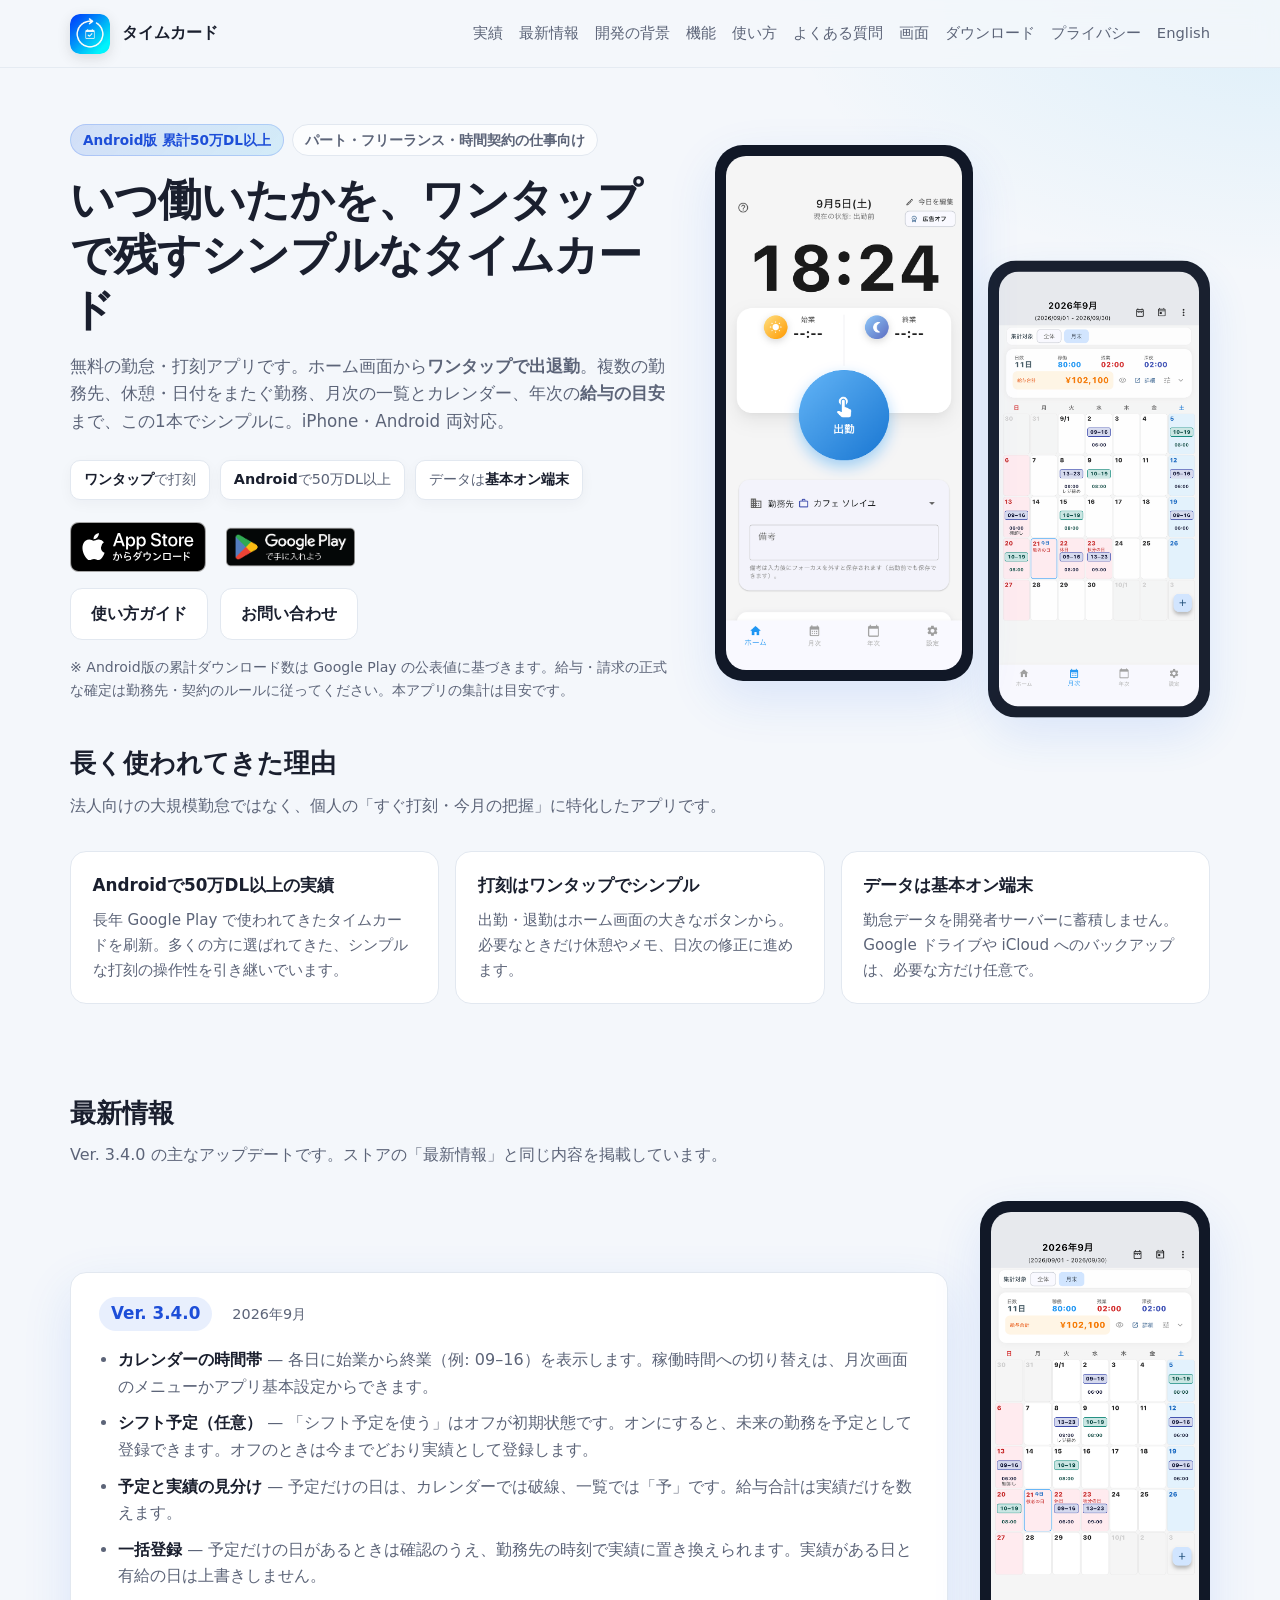
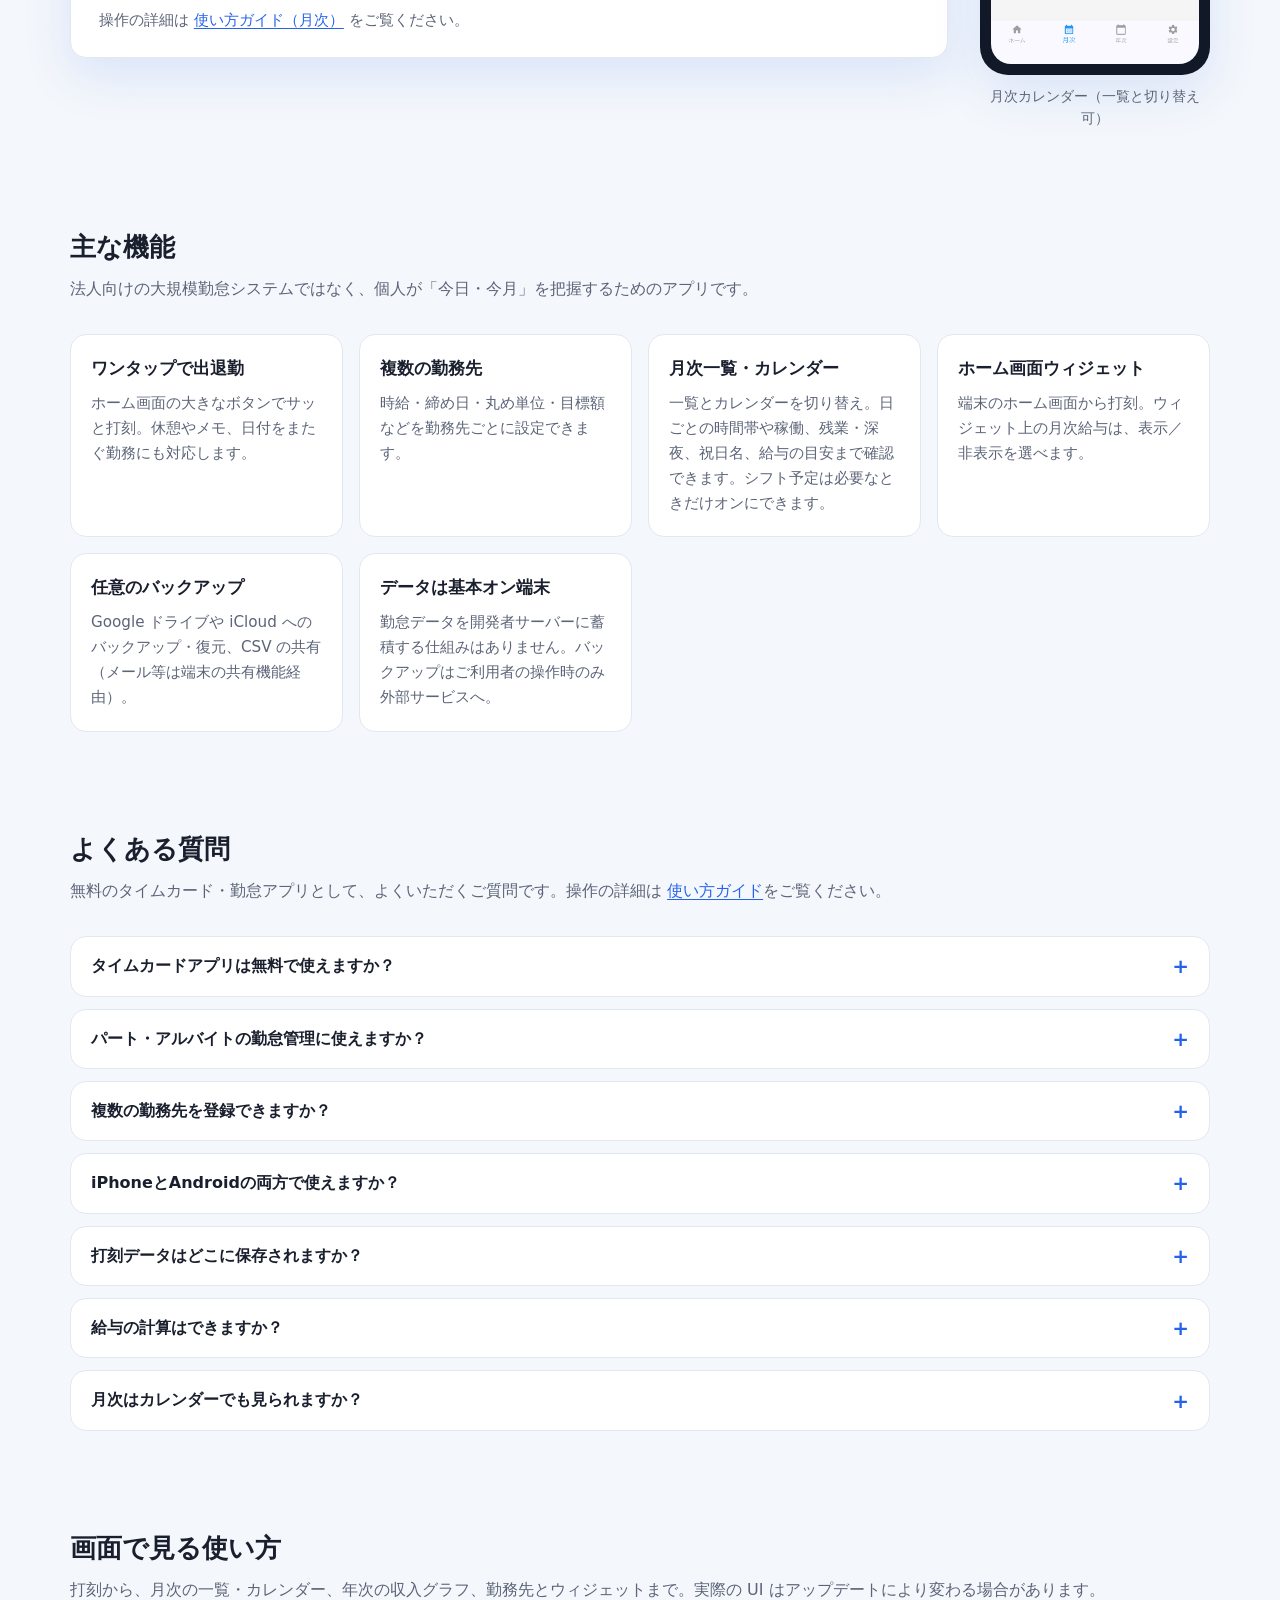
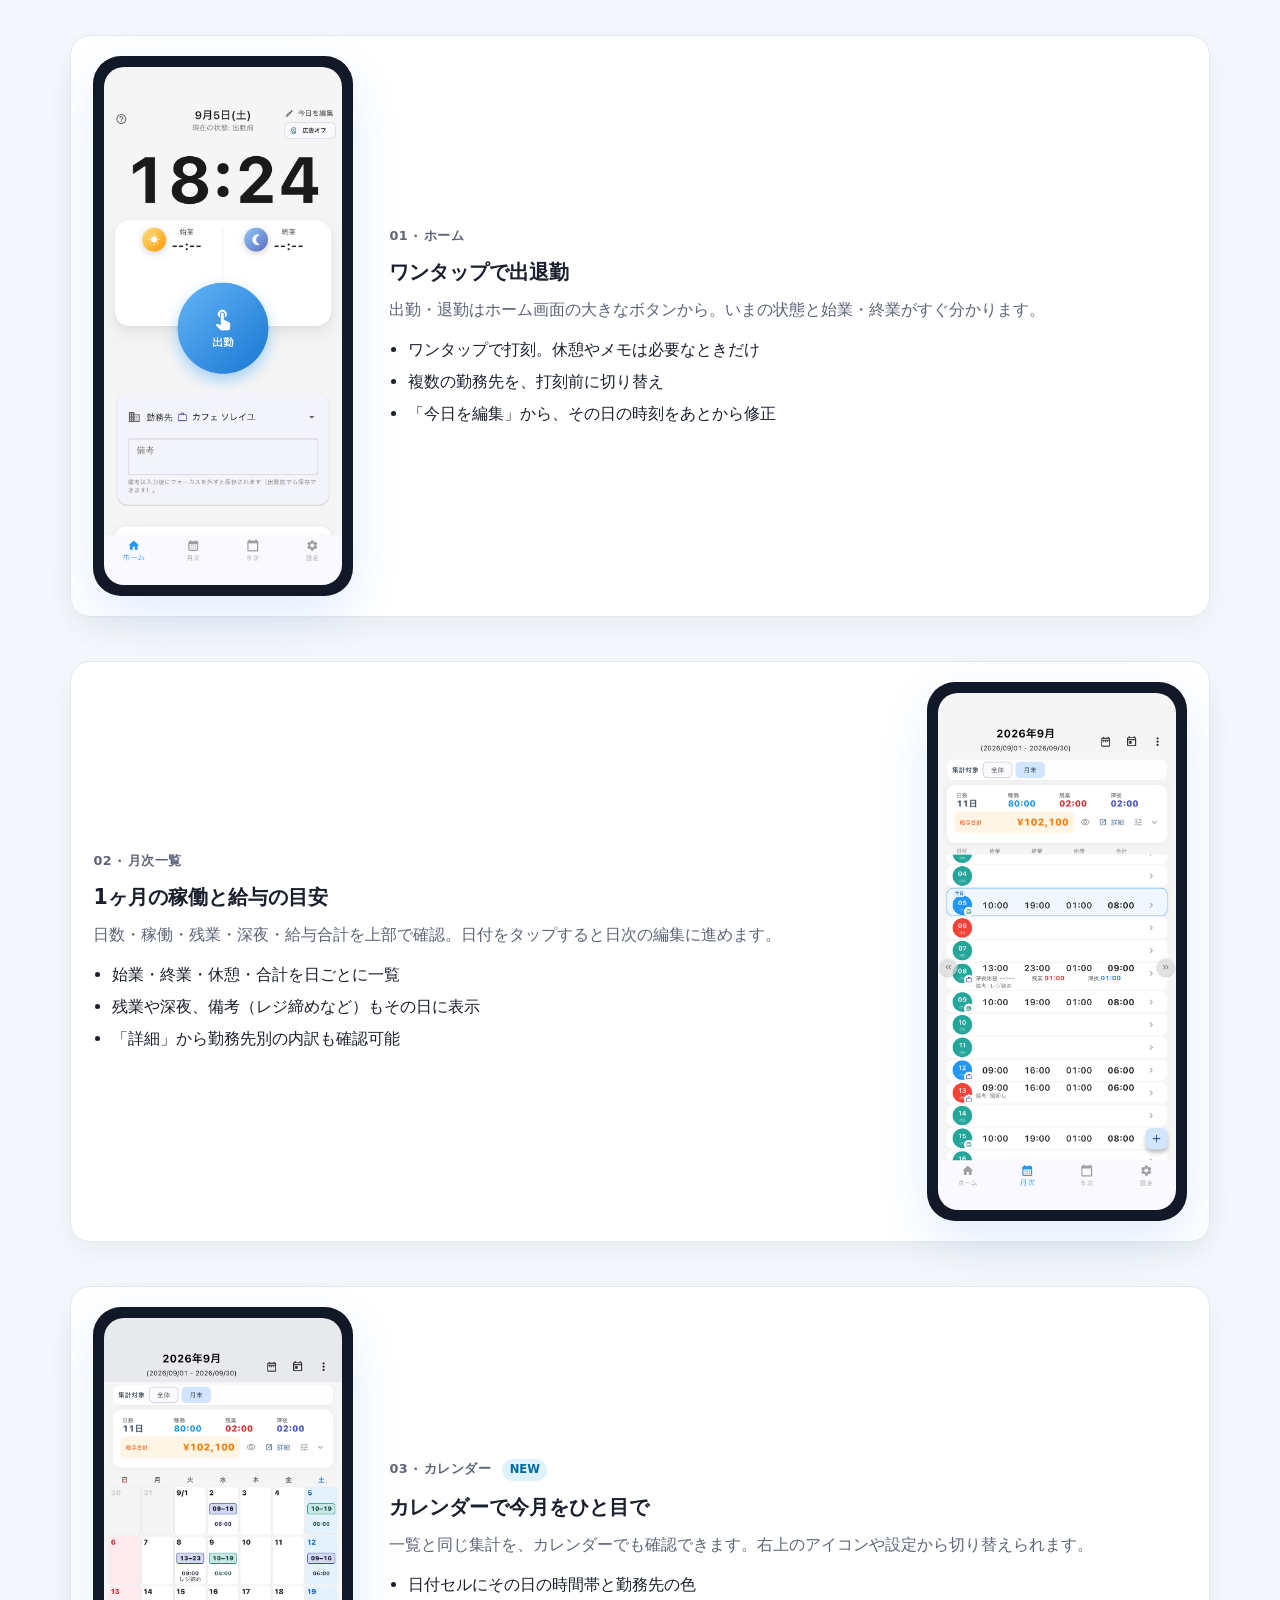
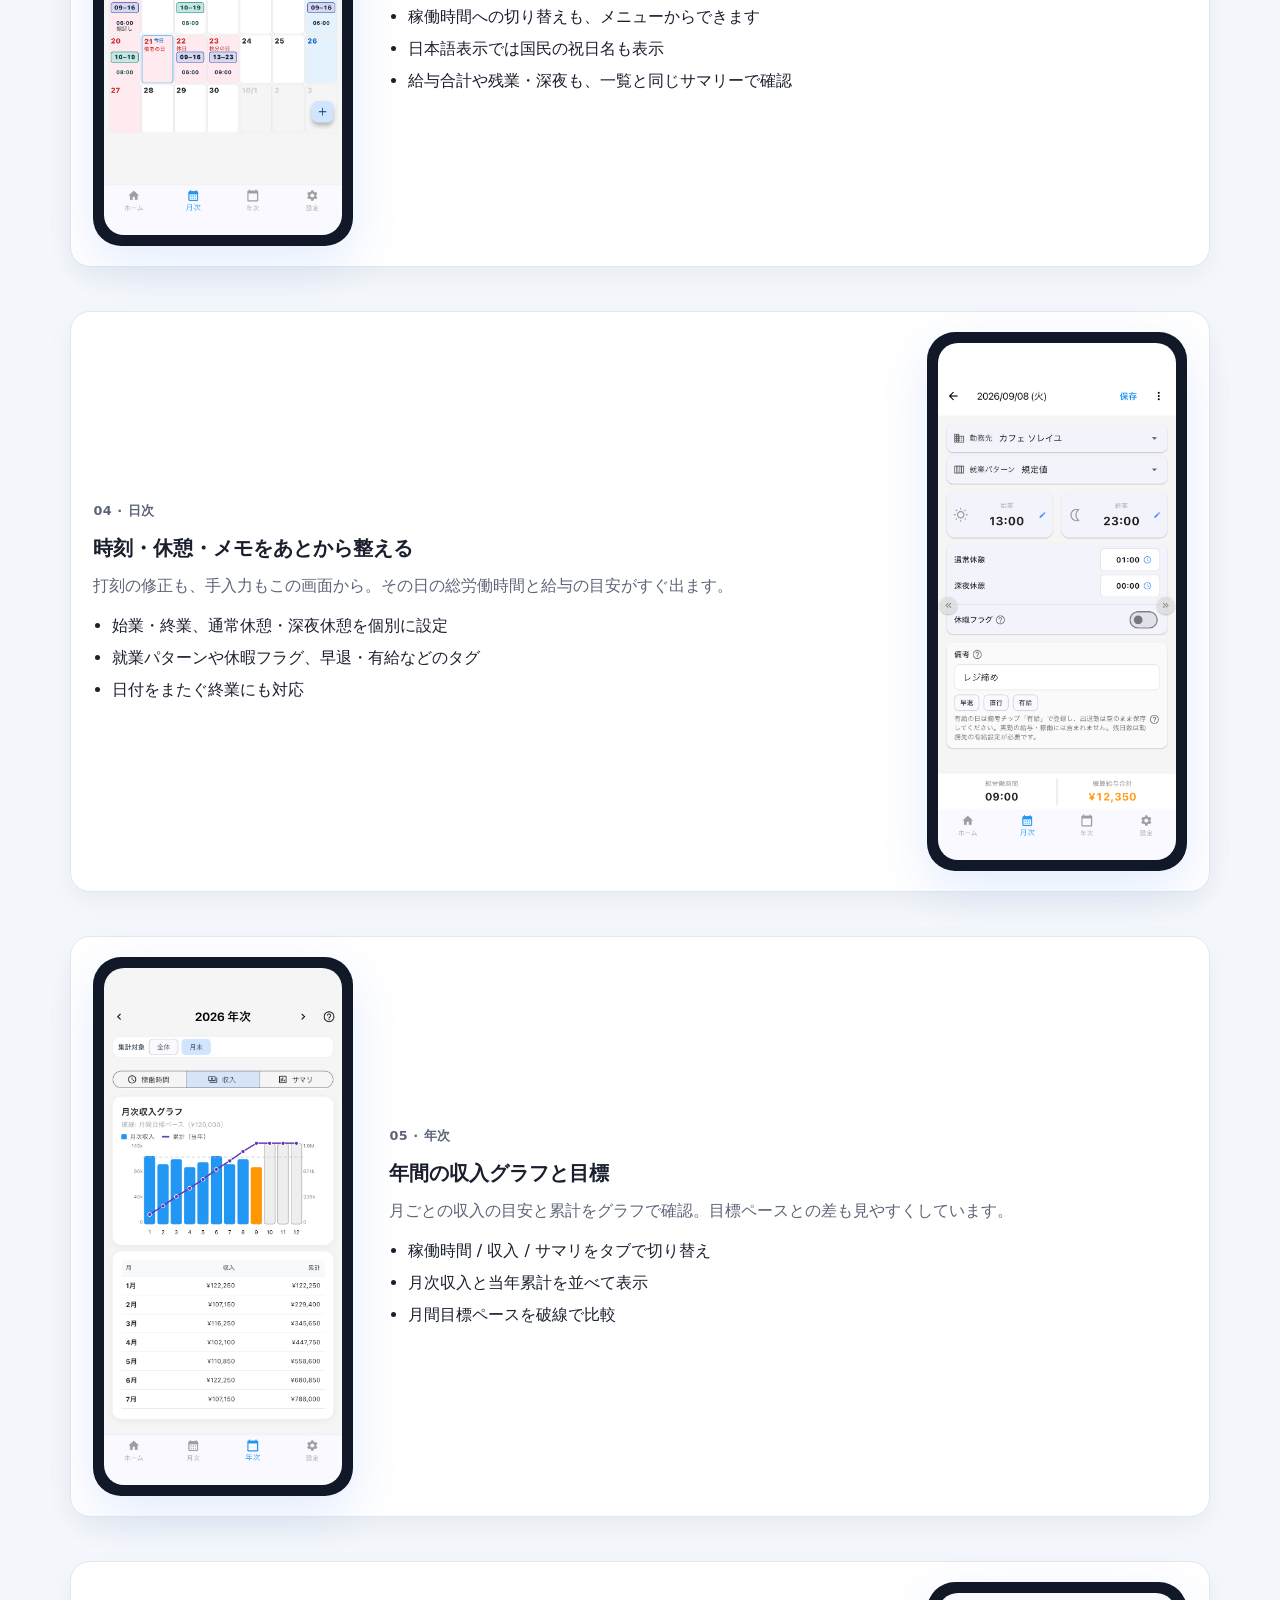
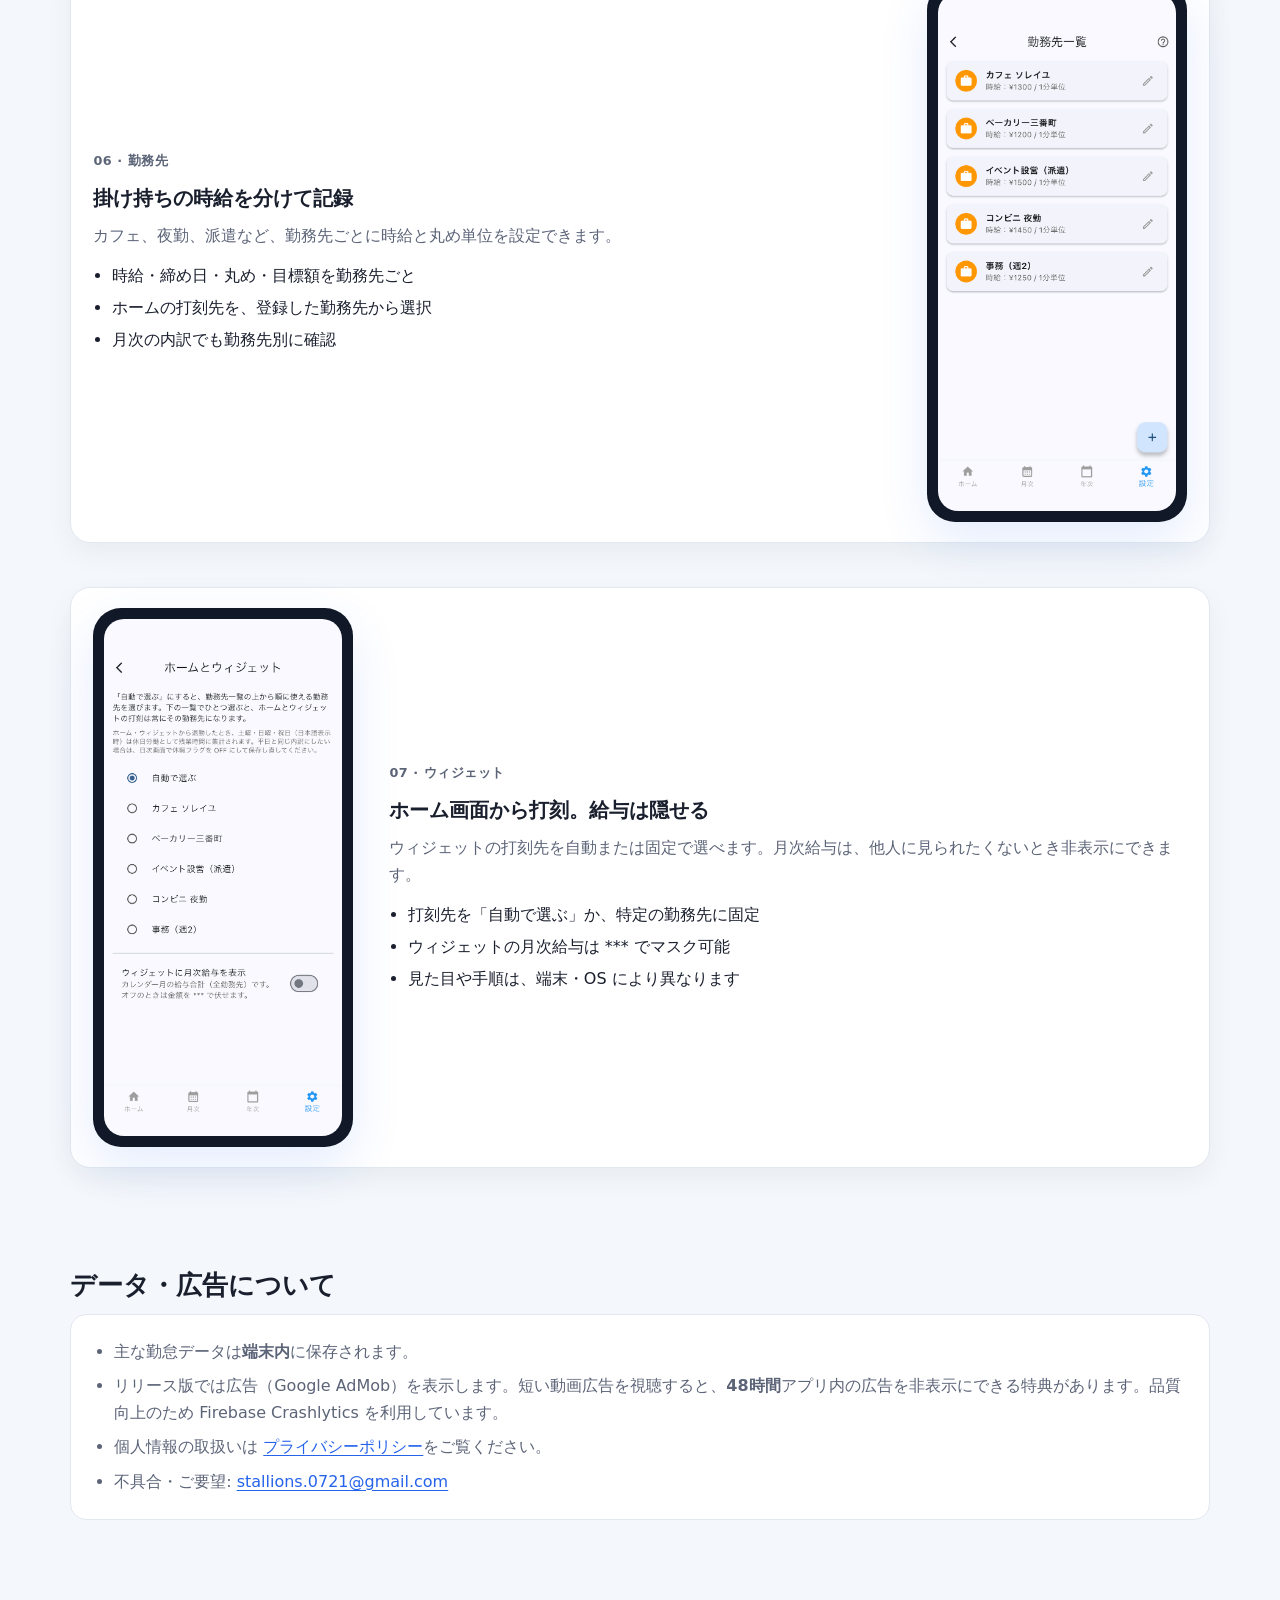
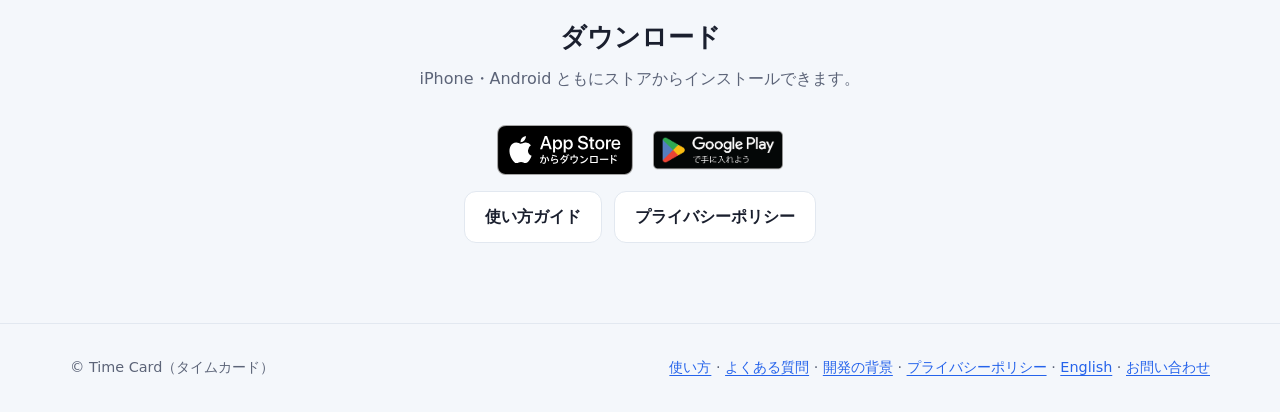
==== index.html @ f829651e "3.4.0のカレンダー時間帯とシフト予定を紹介サイトに反映する 最新情報と使い方を日英で更新し、カレンダー画像も時間帯表示に差し替えた。 Co-authored-by: Cursor <cursora" ====
<!DOCTYPE html>
<html lang="ja">
  <head>
    <meta charset="UTF-8" />
    <meta name="viewport" content="width=device-width, initial-scale=1" />
    <title>タイムカード — 無料の勤怠・打刻アプリ｜ワンタップ出退勤（iPhone / Android）</title>
    <meta
      name="description"
      content="無料のタイムカード・勤怠アプリ。ワンタップで出退勤、複数勤務先、月次・年次の給与目安に対応。パート・アルバイト・フリーランス向け。Android累計50万DL以上。データは基本オン端末。"
    />
    <meta name="robots" content="index, follow, max-image-preview:large" />
    <meta name="author" content="Time Card" />
    <!-- Google Search Console 確認用: <meta name="google-site-verification" content="..."> -->
    <link
      rel="canonical"
      href="https://stallions0721.github.io/timecard-app-site/"
    />
    <link
      rel="alternate"
      hreflang="ja"
      href="https://stallions0721.github.io/timecard-app-site/"
    />
    <link
      rel="alternate"
      hreflang="en"
      href="https://stallions0721.github.io/timecard-app-site/index-en.html"
    />
    <link
      rel="alternate"
      hreflang="x-default"
      href="https://stallions0721.github.io/timecard-app-site/"
    />
    <link
      rel="sitemap"
      type="application/xml"
      title="Sitemap"
      href="https://stallions0721.github.io/timecard-app-site/sitemap.xml"
    />
    <meta property="og:type" content="website" />
    <meta property="og:site_name" content="タイムカード" />
    <meta property="og:locale" content="ja_JP" />
    <meta property="og:locale:alternate" content="en_US" />
    <meta
      property="og:title"
      content="タイムカード — 無料の勤怠・打刻アプリ｜ワンタップ出退勤"
    />
    <meta
      property="og:description"
      content="ワンタップで出退勤。複数勤務先・給与の目安・ウィジェット対応。パート・アルバイト向け。Android累計50万DL以上。"
    />
    <meta
      property="og:url"
      content="https://stallions0721.github.io/timecard-app-site/"
    />
    <meta
      property="og:image"
      content="https://stallions0721.github.io/timecard-app-site/assets/og-image-ja.png"
    />
    <meta property="og:image:width" content="1200" />
    <meta property="og:image:height" content="630" />
    <meta
      property="og:image:alt"
      content="タイムカード — ワンタップで出退勤。無料の勤怠アプリ（iPhone / Android）"
    />
    <meta name="twitter:card" content="summary_large_image" />
    <meta
      name="twitter:title"
      content="タイムカード — 無料の勤怠・打刻アプリ｜ワンタップ出退勤"
    />
    <meta
      name="twitter:description"
      content="ワンタップで出退勤。パート・アルバイト向け。Android累計50万DL以上。"
    />
    <meta
      name="twitter:image"
      content="https://stallions0721.github.io/timecard-app-site/assets/og-image-ja.png"
    />
    <meta
      name="twitter:image:alt"
      content="タイムカード — ワンタップで出退勤。無料の勤怠アプリ"
    />
    <meta name="theme-color" content="#2563eb" />
    <link rel="icon" type="image/png" href="assets/app-icon.png" />
    <link rel="apple-touch-icon" href="assets/app-icon.png" />
    <link rel="stylesheet" href="styles.css" />
    <script type="application/ld+json">
      {
        "@context": "https://schema.org",
        "@graph": [
          {
            "@type": "WebSite",
            "@id": "https://stallions0721.github.io/timecard-app-site/#website",
            "url": "https://stallions0721.github.io/timecard-app-site/",
            "name": "タイムカード",
            "alternateName": "Time Card",
            "inLanguage": ["ja", "en"],
            "description": "無料のタイムカード・勤怠アプリの公式サイト。ワンタップ打刻、複数勤務先、月次・年次の給与目安。"
          },
          {
            "@type": "SoftwareApplication",
            "@id": "https://stallions0721.github.io/timecard-app-site/#app",
            "name": "タイムカード",
            "alternateName": ["Time Card", "タイムカードアプリ"],
            "description": "ワンタップで出退勤を記録する無料の勤怠アプリ。パート・アルバイト・フリーランス向け。複数勤務先、休憩、日付またぎ勤務、月次・年次の給与目安、ホーム画面ウィジェットに対応。",
            "url": "https://stallions0721.github.io/timecard-app-site/",
            "image": "https://stallions0721.github.io/timecard-app-site/assets/og-image-ja.png",
            "screenshot": "https://stallions0721.github.io/timecard-app-site/assets/screenshots/ja/home.png",
            "applicationCategory": "BusinessApplication",
            "operatingSystem": "Android, iOS",
            "offers": {
              "@type": "Offer",
              "price": "0",
              "priceCurrency": "JPY"
            },
            "installUrl": [
              "https://play.google.com/store/apps/details?id=jp.ne.app.kintai.activity",
              "https://apps.apple.com/jp/app/id6766721474"
            ],
            "author": {
              "@type": "Person",
              "name": "stallions0721",
              "email": "stallions.0721@gmail.com"
            }
          },
          {
            "@type": "FAQPage",
            "mainEntity": [
              {
                "@type": "Question",
                "name": "タイムカードアプリは無料で使えますか？",
                "acceptedAnswer": {
                  "@type": "Answer",
                  "text": "はい。App Store と Google Play から無料でインストールできます。アプリ内に広告が表示されます。短い動画広告を視聴すると、48時間広告を非表示にできます。"
                }
              },
              {
                "@type": "Question",
                "name": "パート・アルバイトの勤怠管理に使えますか？",
                "acceptedAnswer": {
                  "@type": "Answer",
                  "text": "はい。法人向けの大規模勤怠システムではなく、個人が「いつ働いたか」を記録し、今月の稼働と給与の目安を把握するためのアプリです。パート・アルバイト・フリーランス・時間契約の仕事向けです。"
                }
              },
              {
                "@type": "Question",
                "name": "複数の勤務先を登録できますか？",
                "acceptedAnswer": {
                  "@type": "Answer",
                  "text": "はい。勤務先ごとに時給・締め日・丸め単位・目標額を設定できます。ホーム画面で打刻先の勤務先を切り替えられます。"
                }
              },
              {
                "@type": "Question",
                "name": "iPhoneとAndroidの両方で使えますか？",
                "acceptedAnswer": {
                  "@type": "Answer",
                  "text": "はい。iPhone（App Store）と Android（Google Play）の両方に対応しています。Android版は累計50万ダウンロード以上の実績があります。"
                }
              },
              {
                "@type": "Question",
                "name": "打刻データはどこに保存されますか？",
                "acceptedAnswer": {
                  "@type": "Answer",
                  "text": "主な勤怠データは端末内に保存されます。開発者サーバーへ勤怠データを蓄積する仕組みはありません。Google ドライブや iCloud へのバックアップは任意です。"
                }
              },
              {
                "@type": "Question",
                "name": "給与の計算はできますか？",
                "acceptedAnswer": {
                  "@type": "Answer",
                  "text": "勤務先に設定した時給などから給与の目安を表示します。正式な給与・請求の確定は勤務先・契約のルールに従ってください。"
                }
              },
              {
                "@type": "Question",
                "name": "月次はカレンダーでも見られますか？",
                "acceptedAnswer": {
                  "@type": "Answer",
                  "text": "はい。月次タブで一覧とカレンダーを切り替えられます。カレンダーでは始業から終業の時間帯、日本語表示のときの祝日名、給与合計を確認できます。時間帯と稼働時間は切り替えられます。"
                }
              }
            ]
          }
        ]
      }
    </script>
  </head>
  <body>
    <header class="site-header">
      <div class="container inner">
        <a class="brand" href="#top">
          <img src="assets/app-icon.png" width="40" height="40" alt="" />
          <span>タイムカード</span>
        </a>
        <nav class="nav" aria-label="ページ内リンク">
          <a href="#trust">実績</a>
          <a href="#whats-new">最新情報</a>
          <a href="https://stallions0721.blogspot.com/2026/05/2013flutterko.html" rel="noopener noreferrer">開発の背景</a>
          <a href="#features">機能</a>
          <a href="help.html">使い方</a>
          <a href="#faq">よくある質問</a>
          <a href="#screenshots">画面</a>
          <a href="#download">ダウンロード</a>
          <a href="privacy.html">プライバシー</a>
          <a href="index-en.html" hreflang="en" class="lang-link">English</a>
        </nav>
      </div>
    </header>

    <main id="top">
      <section class="hero">
        <div class="container hero-grid">
          <div>
            <div class="hero-badges">
              <p class="badge badge--trust">Android版 累計50万DL以上</p>
              <p class="badge badge--audience">
                パート・フリーランス・時間契約の仕事向け
              </p>
            </div>
            <h1>いつ働いたかを、ワンタップで残すシンプルなタイムカード</h1>
            <p class="lead">
              無料の勤怠・打刻アプリです。ホーム画面から<strong>ワンタップで出退勤</strong>。複数の勤務先、休憩・日付をまたぐ勤務、月次の一覧とカレンダー、年次の<strong>給与の目安</strong>まで、この1本でシンプルに。iPhone・Android 両対応。
            </p>
            <ul class="hero-highlights" aria-label="アプリの特徴">
              <li><strong>ワンタップ</strong>で打刻</li>
              <li><strong>Android</strong>で50万DL以上</li>
              <li>データは<strong>基本オン端末</strong></li>
            </ul>
            <div class="store-badges" aria-label="アプリのダウンロード">
              <a
                class="store-badge store-badge--apple"
                href="https://apps.apple.com/jp/app/id6766721474"
                rel="noopener noreferrer"
              >
                <img
                  src="assets/badges/app-store-ja.svg"
                  width="150"
                  height="50"
                  alt="App Storeからダウンロード"
                />
              </a>
              <a
                class="store-badge store-badge--play"
                href="https://play.google.com/store/apps/details?id=jp.ne.app.kintai.activity"
                rel="noopener noreferrer"
              >
                <img
                  src="assets/badges/google-play-ja.png"
                  width="129"
                  height="50"
                  alt="Google Play で手に入れよう"
                />
              </a>
            </div>
            <div class="cta-row">
              <a class="btn btn-secondary" href="help.html">使い方ガイド</a>
              <a class="btn btn-secondary" href="mailto:stallions.0721@gmail.com">
                お問い合わせ
              </a>
            </div>
            <p class="meta-note">
              ※ Android版の累計ダウンロード数は Google Play の公表値に基づきます。給与・請求の正式な確定は勤務先・契約のルールに従ってください。本アプリの集計は目安です。
            </p>
          </div>
          <div class="hero-phones">
            <figure class="phone-frame phone-main">
              <img
                src="assets/screenshots/ja/home.png"
                width="390"
                height="847"
                alt="ホーム画面：大きな出勤ボタンでワンタップ打刻"
              />
            </figure>
            <figure class="phone-frame phone-side">
              <img
                src="assets/screenshots/ja/month-calendar.png"
                width="336"
                height="730"
                alt="月次カレンダー：日ごとの時間帯と給与合計"
              />
            </figure>
          </div>
        </div>
      </section>

      <section id="trust" class="trust">
        <div class="container">
          <h2 class="section-title">長く使われてきた理由</h2>
          <p class="section-lead">
            法人向けの大規模勤怠ではなく、個人の「すぐ打刻・今月の把握」に特化したアプリです。
          </p>
          <div class="trust-grid">
            <article class="trust-card">
              <h3>Androidで50万DL以上の実績</h3>
              <p>
                長年 Google Play で使われてきたタイムカードを刷新。多くの方に選ばれてきた、シンプルな打刻の操作性を引き継いでいます。
              </p>
            </article>
            <article class="trust-card">
              <h3>打刻はワンタップでシンプル</h3>
              <p>
                出勤・退勤はホーム画面の大きなボタンから。必要なときだけ休憩やメモ、日次の修正に進めます。
              </p>
            </article>
            <article class="trust-card">
              <h3>データは基本オン端末</h3>
              <p>
                勤怠データを開発者サーバーに蓄積しません。Google ドライブや iCloud へのバックアップは、必要な方だけ任意で。
              </p>
            </article>
          </div>
        </div>
      </section>

      <section id="whats-new">
        <div class="container">
          <h2 class="section-title">最新情報</h2>
          <p class="section-lead">
            Ver. 3.4.0 の主なアップデートです。ストアの「最新情報」と同じ内容を掲載しています。
          </p>
          <div class="whats-new-grid">
            <article class="whats-new-card">
              <header class="whats-new-header">
                <span class="whats-new-version">Ver. 3.4.0</span>
                <span class="whats-new-date">2026年9月</span>
              </header>
              <ul class="whats-new-list">
                <li>
                  <strong>カレンダーの時間帯</strong>
                  — 各日に始業から終業（例: 09–16）を表示します。稼働時間への切り替えは、月次画面のメニューかアプリ基本設定からできます。
                </li>
                <li>
                  <strong>シフト予定（任意）</strong>
                  — 「シフト予定を使う」はオフが初期状態です。オンにすると、未来の勤務を予定として登録できます。オフのときは今までどおり実績として登録します。
                </li>
                <li>
                  <strong>予定と実績の見分け</strong>
                  — 予定だけの日は、カレンダーでは破線、一覧では「予」です。給与合計は実績だけを数えます。
                </li>
                <li>
                  <strong>一括登録</strong>
                  — 予定だけの日があるときは確認のうえ、勤務先の時刻で実績に置き換えられます。実績がある日と有給の日は上書きしません。
                </li>
              </ul>
              <p class="whats-new-more">
                操作の詳細は
                <a href="help.html#month">使い方ガイド（月次）</a>
                をご覧ください。
              </p>
            </article>
            <figure class="whats-new-shot">
              <div class="phone-frame">
                <img
                  src="assets/screenshots/ja/month-calendar.png"
                  width="230"
                  height="500"
                  alt="2026年9月の月次カレンダー。時間帯と給与合計10万2100円"
                  loading="lazy"
                />
              </div>
              <figcaption>月次カレンダー（一覧と切り替え可）</figcaption>
            </figure>
          </div>
        </div>
      </section>

      <section id="features">
        <div class="container">
          <h2 class="section-title">主な機能</h2>
          <p class="section-lead">
            法人向けの大規模勤怠システムではなく、個人が「今日・今月」を把握するためのアプリです。
          </p>
          <div class="features">
            <article class="feature">
              <h3>ワンタップで出退勤</h3>
              <p>
                ホーム画面の大きなボタンでサッと打刻。休憩やメモ、日付をまたぐ勤務にも対応します。
              </p>
            </article>
            <article class="feature">
              <h3>複数の勤務先</h3>
              <p>
                時給・締め日・丸め単位・目標額などを勤務先ごとに設定できます。
              </p>
            </article>
            <article class="feature">
              <h3>月次一覧・カレンダー</h3>
              <p>
                一覧とカレンダーを切り替え。日ごとの時間帯や稼働、残業・深夜、祝日名、給与の目安まで確認できます。シフト予定は必要なときだけオンにできます。
              </p>
            </article>
            <article class="feature">
              <h3>ホーム画面ウィジェット</h3>
              <p>
                端末のホーム画面から打刻。ウィジェット上の月次給与は、表示／非表示を選べます。
              </p>
            </article>
            <article class="feature">
              <h3>任意のバックアップ</h3>
              <p>
                Google ドライブや iCloud へのバックアップ・復元、CSV の共有（メール等は端末の共有機能経由）。
              </p>
            </article>
            <article class="feature">
              <h3>データは基本オン端末</h3>
              <p>
                勤怠データを開発者サーバーに蓄積する仕組みはありません。バックアップはご利用者の操作時のみ外部サービスへ。
              </p>
            </article>
          </div>
        </div>
      </section>

      <section id="faq">
        <div class="container">
          <h2 class="section-title">よくある質問</h2>
          <p class="section-lead">
            無料のタイムカード・勤怠アプリとして、よくいただくご質問です。操作の詳細は
            <a href="help.html">使い方ガイド</a>をご覧ください。
          </p>
          <div class="faq-list">
            <details class="faq-item">
              <summary>タイムカードアプリは無料で使えますか？</summary>
              <p>
                はい。App Store と Google Play から無料でインストールできます。アプリ内に広告が表示されます。短い動画広告を視聴すると、<strong>48時間</strong>広告を非表示にできます。
              </p>
            </details>
            <details class="faq-item">
              <summary>パート・アルバイトの勤怠管理に使えますか？</summary>
              <p>
                はい。法人向けの大規模勤怠システムではなく、個人が「いつ働いたか」を記録し、今月の稼働と給与の目安を把握するためのアプリです。パート・アルバイト・フリーランス・時間契約の仕事向けです。
              </p>
            </details>
            <details class="faq-item">
              <summary>複数の勤務先を登録できますか？</summary>
              <p>
                はい。勤務先ごとに時給・締め日・丸め単位・目標額を設定できます。ホーム画面で打刻先の勤務先を切り替えられます。
              </p>
            </details>
            <details class="faq-item">
              <summary>iPhoneとAndroidの両方で使えますか？</summary>
              <p>
                はい。iPhone（App Store）と Android（Google Play）の両方に対応しています。Android版は累計50万ダウンロード以上の実績があります。
              </p>
            </details>
            <details class="faq-item">
              <summary>打刻データはどこに保存されますか？</summary>
              <p>
                主な勤怠データは<strong>端末内</strong>に保存されます。開発者サーバーへ勤怠データを蓄積する仕組みはありません。Google ドライブや iCloud へのバックアップは任意です。
              </p>
            </details>
            <details class="faq-item">
              <summary>給与の計算はできますか？</summary>
              <p>
                勤務先に設定した時給などから<strong>給与の目安</strong>を表示します。正式な給与・請求の確定は勤務先・契約のルールに従ってください。
              </p>
            </details>
            <details class="faq-item">
              <summary>月次はカレンダーでも見られますか？</summary>
              <p>
                はい。月次タブで<strong>一覧</strong>と<strong>カレンダー</strong>を切り替えられます。カレンダーでは始業から終業の時間帯、日本語表示のときの祝日名、給与合計を確認できます。時間帯と稼働時間は切り替えられます。
              </p>
            </details>
          </div>
        </div>
      </section>

      <section id="screenshots">
        <div class="container">
          <h2 class="section-title">画面で見る使い方</h2>
          <p class="section-lead">
            打刻から、月次の一覧・カレンダー、年次の収入グラフ、勤務先とウィジェットまで。実際の UI はアップデートにより変わる場合があります。
          </p>
          <div class="feature-stories">
            <article class="story">
              <figure class="phone-frame">
                <img
                  src="assets/screenshots/ja/home.png"
                  alt="ホーム画面。出勤前の状態と大きな出勤ボタン"
                  loading="lazy"
                  width="390"
                  height="847"
                />
              </figure>
              <div class="story-copy">
                <p class="story-kicker">01 · ホーム</p>
                <h3>ワンタップで出退勤</h3>
                <p>
                  出勤・退勤はホーム画面の大きなボタンから。いまの状態と始業・終業がすぐ分かります。
                </p>
                <ul>
                  <li>ワンタップで打刻。休憩やメモは必要なときだけ</li>
                  <li>複数の勤務先を、打刻前に切り替え</li>
                  <li>「今日を編集」から、その日の時刻をあとから修正</li>
                </ul>
              </div>
            </article>

            <article class="story story--flip">
              <figure class="phone-frame">
                <img
                  src="assets/screenshots/ja/month-list.png"
                  alt="月次一覧。稼働80時間、残業2時間、給与合計10万2100円"
                  loading="lazy"
                  width="390"
                  height="847"
                />
              </figure>
              <div class="story-copy">
                <p class="story-kicker">02 · 月次一覧</p>
                <h3>1ヶ月の稼働と給与の目安</h3>
                <p>
                  日数・稼働・残業・深夜・給与合計を上部で確認。日付をタップすると日次の編集に進めます。
                </p>
                <ul>
                  <li>始業・終業・休憩・合計を日ごとに一覧</li>
                  <li>残業や深夜、備考（レジ締めなど）もその日に表示</li>
                  <li>「詳細」から勤務先別の内訳も確認可能</li>
                </ul>
              </div>
            </article>

            <article class="story">
              <figure class="phone-frame">
                <img
                  src="assets/screenshots/ja/month-calendar.png"
                  alt="月次カレンダー。日付ごとの時間帯、祝日、給与合計"
                  loading="lazy"
                  width="390"
                  height="847"
                />
              </figure>
              <div class="story-copy">
                <p class="story-kicker">03 · カレンダー <span class="story-new">NEW</span></p>
                <h3>カレンダーで今月をひと目で</h3>
                <p>
                  一覧と同じ集計を、カレンダーでも確認できます。右上のアイコンや設定から切り替えられます。
                </p>
                <ul>
                  <li>日付セルにその日の時間帯と勤務先の色</li>
                  <li>稼働時間への切り替えも、メニューからできます</li>
                  <li>日本語表示では国民の祝日名も表示</li>
                  <li>給与合計や残業・深夜も、一覧と同じサマリーで確認</li>
                </ul>
              </div>
            </article>

            <article class="story story--flip">
              <figure class="phone-frame">
                <img
                  src="assets/screenshots/ja/daily.png"
                  alt="日次編集。始業13時、終業23時、総労働9時間、概算給与1万2350円"
                  loading="lazy"
                  width="390"
                  height="847"
                />
              </figure>
              <div class="story-copy">
                <p class="story-kicker">04 · 日次</p>
                <h3>時刻・休憩・メモをあとから整える</h3>
                <p>
                  打刻の修正も、手入力もこの画面から。その日の総労働時間と給与の目安がすぐ出ます。
                </p>
                <ul>
                  <li>始業・終業、通常休憩・深夜休憩を個別に設定</li>
                  <li>就業パターンや休暇フラグ、早退・有給などのタグ</li>
                  <li>日付をまたぐ終業にも対応</li>
                </ul>
              </div>
            </article>

            <article class="story">
              <figure class="phone-frame">
                <img
                  src="assets/screenshots/ja/year.png"
                  alt="年次の月次収入グラフ。月ごとの収入と当年累計"
                  loading="lazy"
                  width="390"
                  height="847"
                />
              </figure>
              <div class="story-copy">
                <p class="story-kicker">05 · 年次</p>
                <h3>年間の収入グラフと目標</h3>
                <p>
                  月ごとの収入の目安と累計をグラフで確認。目標ペースとの差も見やすくしています。
                </p>
                <ul>
                  <li>稼働時間 / 収入 / サマリをタブで切り替え</li>
                  <li>月次収入と当年累計を並べて表示</li>
                  <li>月間目標ペースを破線で比較</li>
                </ul>
              </div>
            </article>

            <article class="story story--flip">
              <figure class="phone-frame">
                <img
                  src="assets/screenshots/ja/workplace-list.png"
                  alt="勤務先一覧。カフェ、ベーカリー、派遣、夜勤など複数登録"
                  loading="lazy"
                  width="390"
                  height="847"
                />
              </figure>
              <div class="story-copy">
                <p class="story-kicker">06 · 勤務先</p>
                <h3>掛け持ちの時給を分けて記録</h3>
                <p>
                  カフェ、夜勤、派遣など、勤務先ごとに時給と丸め単位を設定できます。
                </p>
                <ul>
                  <li>時給・締め日・丸め・目標額を勤務先ごと</li>
                  <li>ホームの打刻先を、登録した勤務先から選択</li>
                  <li>月次の内訳でも勤務先別に確認</li>
                </ul>
              </div>
            </article>

            <article class="story">
              <figure class="phone-frame">
                <img
                  src="assets/screenshots/ja/widget-settings.png"
                  alt="ホームとウィジェット設定。打刻先の勤務先と月次給与の表示切替"
                  loading="lazy"
                  width="390"
                  height="847"
                />
              </figure>
              <div class="story-copy">
                <p class="story-kicker">07 · ウィジェット</p>
                <h3>ホーム画面から打刻。給与は隠せる</h3>
                <p>
                  ウィジェットの打刻先を自動または固定で選べます。月次給与は、他人に見られたくないとき非表示にできます。
                </p>
                <ul>
                  <li>打刻先を「自動で選ぶ」か、特定の勤務先に固定</li>
                  <li>ウィジェットの月次給与は *** でマスク可能</li>
                  <li>見た目や手順は、端末・OS により異なります</li>
                </ul>
              </div>
            </article>
          </div>
        </div>
      </section>

      <section id="data">
        <div class="container">
          <h2 class="section-title">データ・広告について</h2>
          <div class="info-panel">
            <ul>
              <li>
                主な勤怠データは<strong>端末内</strong>に保存されます。
              </li>
              <li>
                リリース版では広告（Google AdMob）を表示します。短い動画広告を視聴すると、<strong>48時間</strong>アプリ内の広告を非表示にできる特典があります。品質向上のため Firebase
                Crashlytics を利用しています。
              </li>
              <li>
                個人情報の取扱いは
                <a href="privacy.html">プライバシーポリシー</a>をご覧ください。
              </li>
              <li>
                不具合・ご要望:
                <a href="mailto:stallions.0721@gmail.com">stallions.0721@gmail.com</a>
              </li>
            </ul>
          </div>
        </div>
      </section>

      <section id="download" class="download">
        <div class="container">
          <h2 class="section-title">ダウンロード</h2>
          <p class="section-lead">
            iPhone・Android ともにストアからインストールできます。
          </p>
          <div class="store-badges store-badges--center" aria-label="アプリのダウンロード">
            <a
              class="store-badge store-badge--apple"
              href="https://apps.apple.com/jp/app/id6766721474"
              rel="noopener noreferrer"
            >
              <img
                src="assets/badges/app-store-ja.svg"
                width="150"
                height="50"
                alt="App Storeからダウンロード"
              />
            </a>
            <a
              class="store-badge store-badge--play"
              href="https://play.google.com/store/apps/details?id=jp.ne.app.kintai.activity"
              rel="noopener noreferrer"
            >
              <img
                src="assets/badges/google-play-ja.png"
                width="129"
                height="50"
                alt="Google Play で手に入れよう"
              />
            </a>
          </div>
          <div class="cta-row cta-row--center">
            <a class="btn btn-secondary" href="help.html">使い方ガイド</a>
            <a class="btn btn-secondary" href="privacy.html">プライバシーポリシー</a>
          </div>
        </div>
      </section>
    </main>

    <footer class="site-footer">
      <div class="container inner">
        <span>© Time Card（タイムカード）</span>
        <span>
          <a href="help.html">使い方</a>
          ·
          <a href="#faq">よくある質問</a>
          ·
          <a href="https://stallions0721.blogspot.com/2026/05/2013flutterko.html" rel="noopener noreferrer">開発の背景</a>
          ·
          <a href="privacy.html">プライバシーポリシー</a>
          ·
          <a href="index-en.html" hreflang="en">English</a>
          ·
          <a href="mailto:stallions.0721@gmail.com">お問い合わせ</a>
        </span>
      </div>
    </footer>
  </body>
</html>
---- styles.css ----
:root {
  --bg: #f4f7fb;
  --surface: #ffffff;
  --text: #1a1f2e;
  --muted: #5c6478;
  --primary: #2563eb;
  --primary-dark: #1d4ed8;
  --accent: #0ea5e9;
  --border: #e2e8f0;
  --shadow: 0 18px 50px rgba(37, 99, 235, 0.12);
  --radius: 16px;
  --max: 1140px;
}

*,
*::before,
*::after {
  box-sizing: border-box;
}

html {
  scroll-behavior: smooth;
}

body {
  margin: 0;
  font-family: "Hiragino Sans", "Hiragino Kaku Gothic ProN", "Noto Sans JP",
    "Segoe UI", system-ui, sans-serif;
  color: var(--text);
  background: radial-gradient(
      1200px 600px at 10% -10%,
      rgba(37, 99, 235, 0.12),
      transparent 60%
    ),
    radial-gradient(
      900px 500px at 100% 0%,
      rgba(14, 165, 233, 0.1),
      transparent 55%
    ),
    var(--bg);
  line-height: 1.65;
}

a {
  color: var(--primary);
  text-decoration-thickness: 1px;
  text-underline-offset: 3px;
}

a:hover {
  color: var(--primary-dark);
}

img {
  max-width: 100%;
  height: auto;
  display: block;
}

.container {
  width: min(100% - 2rem, var(--max));
  margin-inline: auto;
}

.site-header {
  position: sticky;
  top: 0;
  z-index: 10;
  backdrop-filter: blur(12px);
  background: rgba(244, 247, 251, 0.85);
  border-bottom: 1px solid rgba(226, 232, 240, 0.8);
}

.site-header .inner {
  display: flex;
  align-items: center;
  justify-content: space-between;
  gap: 1rem;
  padding: 0.85rem 0;
}

.brand {
  display: flex;
  align-items: center;
  gap: 0.75rem;
  font-weight: 700;
  color: var(--text);
  text-decoration: none;
}

.brand img {
  width: 40px;
  height: 40px;
  border-radius: 10px;
  box-shadow: 0 4px 14px rgba(0, 0, 0, 0.12);
}

.nav {
  display: flex;
  flex-wrap: wrap;
  gap: 0.5rem 1rem;
  font-size: 0.92rem;
}

.nav a {
  color: var(--muted);
  text-decoration: none;
}

.nav a:hover {
  color: var(--primary);
}

.hero {
  padding: 3.5rem 0 2.5rem;
}

.hero-grid {
  display: grid;
  grid-template-columns: 1.1fr 0.9fr;
  gap: 2.5rem;
  align-items: center;
}

.eyebrow {
  display: inline-block;
  margin: 0 0 0.75rem;
  padding: 0.35rem 0.75rem;
  border-radius: 999px;
  background: rgba(37, 99, 235, 0.1);
  color: var(--primary-dark);
  font-size: 0.85rem;
  font-weight: 600;
}

.hero-badges {
  display: flex;
  flex-wrap: wrap;
  gap: 0.5rem;
  margin: 0 0 1rem;
}

.badge {
  display: inline-block;
  margin: 0;
  padding: 0.35rem 0.75rem;
  border-radius: 999px;
  font-size: 0.85rem;
  font-weight: 600;
  line-height: 1.35;
}

.badge--trust {
  background: linear-gradient(
    135deg,
    rgba(37, 99, 235, 0.16),
    rgba(14, 165, 233, 0.14)
  );
  color: var(--primary-dark);
  border: 1px solid rgba(37, 99, 235, 0.22);
}

.badge--audience {
  background: rgba(255, 255, 255, 0.75);
  color: var(--muted);
  border: 1px solid var(--border);
}

.hero-highlights {
  display: flex;
  flex-wrap: wrap;
  gap: 0.5rem 0.65rem;
  margin: 0 0 1.35rem;
  padding: 0;
  list-style: none;
}

.hero-highlights li {
  margin: 0;
  padding: 0.45rem 0.8rem;
  border-radius: 10px;
  background: var(--surface);
  border: 1px solid var(--border);
  font-size: 0.9rem;
  color: var(--muted);
  box-shadow: 0 4px 14px rgba(26, 31, 46, 0.04);
}

.hero-highlights strong {
  color: var(--text);
  font-weight: 700;
}

.trust {
  padding: 0 0 2.5rem;
}

.trust-grid {
  display: grid;
  grid-template-columns: repeat(auto-fit, minmax(240px, 1fr));
  gap: 1rem;
}

.trust-card {
  margin: 0;
  background: var(--surface);
  border: 1px solid var(--border);
  border-radius: var(--radius);
  padding: 1.25rem 1.35rem;
}

.trust-card h3 {
  margin: 0 0 0.5rem;
  font-size: 1.05rem;
}

.trust-card p {
  margin: 0;
  color: var(--muted);
  font-size: 0.95rem;
}

.hero h1 {
  margin: 0 0 1rem;
  font-size: clamp(1.9rem, 4vw, 2.75rem);
  line-height: 1.25;
  letter-spacing: -0.02em;
}

.lead {
  margin: 0 0 1.5rem;
  color: var(--muted);
  font-size: 1.05rem;
}

.cta-row {
  display: flex;
  flex-wrap: wrap;
  align-items: center;
  gap: 0.75rem;
  margin-bottom: 1rem;
}

/* 公式ストアバッジ（Apple / Google ガイドライン準拠のサイズ・余白） */
.store-badges {
  display: flex;
  flex-wrap: wrap;
  align-items: center;
  gap: 1rem 1.25rem;
  margin-bottom: 1rem;
}

.store-badge {
  display: inline-block;
  line-height: 0;
  text-decoration: none;
  transition: opacity 0.15s ease, transform 0.15s ease;
}

.store-badge:hover {
  opacity: 0.88;
  transform: translateY(-1px);
}

.store-badge img {
  display: block;
  height: 50px;
  width: auto;
}

.store-badge--play img {
  /* Google: 他バッジと同高さ（Partner Marketing Hub の並置ルール） */
  height: 50px;
}

.btn {
  display: inline-flex;
  align-items: center;
  justify-content: center;
  gap: 0.4rem;
  padding: 0.75rem 1.25rem;
  border-radius: 12px;
  font-weight: 600;
  text-decoration: none;
  border: 1px solid transparent;
  transition: transform 0.15s ease, box-shadow 0.15s ease;
}

.btn:hover {
  transform: translateY(-1px);
}

.btn-primary {
  background: linear-gradient(135deg, var(--primary), var(--accent));
  color: #fff;
  box-shadow: 0 10px 24px rgba(37, 99, 235, 0.28);
}

.btn-primary:hover {
  color: #fff;
}

.btn-secondary {
  background: var(--surface);
  color: var(--text);
  border-color: var(--border);
}

.meta-note {
  margin: 0;
  font-size: 0.88rem;
  color: var(--muted);
}

.hero-card,
.phone-frame {
  background: #111827;
  border: 1px solid rgba(15, 23, 42, 0.18);
  border-radius: 28px;
  padding: 10px;
  box-shadow: var(--shadow);
  margin: 0;
}

.hero-card img,
.phone-frame img {
  border-radius: 20px;
  margin: 0 auto;
  width: 100%;
  height: auto;
  background: #fff;
}

.hero-phones {
  display: grid;
  grid-template-columns: 1fr 0.86fr;
  gap: 0.9rem;
  align-items: end;
}

.hero-phones .phone-main {
  z-index: 1;
}

.hero-phones .phone-side {
  transform: translateY(8%);
  opacity: 0.96;
}

.hero-phones figcaption {
  display: none;
}

section {
  padding: 3rem 0;
}

.section-title {
  margin: 0 0 0.5rem;
  font-size: 1.6rem;
}

.section-lead {
  margin: 0 0 2rem;
  color: var(--muted);
}

.features {
  display: grid;
  grid-template-columns: repeat(auto-fit, minmax(240px, 1fr));
  gap: 1rem;
}

.feature {
  background: var(--surface);
  border: 1px solid var(--border);
  border-radius: var(--radius);
  padding: 1.25rem;
}

.feature h3 {
  margin: 0 0 0.5rem;
  font-size: 1.05rem;
}

.feature p {
  margin: 0;
  color: var(--muted);
  font-size: 0.95rem;
}

.screenshots {
  display: grid;
  grid-template-columns: repeat(auto-fit, minmax(220px, 1fr));
  gap: 1.25rem;
}

.shot {
  background: var(--surface);
  border: 1px solid var(--border);
  border-radius: var(--radius);
  overflow: hidden;
}

.shot figcaption {
  padding: 0.75rem 1rem;
  font-size: 0.9rem;
  color: var(--muted);
  border-top: 1px solid var(--border);
}

.feature-stories {
  display: grid;
  gap: 2.75rem;
}

.story {
  display: grid;
  grid-template-columns: minmax(200px, 260px) minmax(0, 1fr);
  gap: 1.75rem 2.25rem;
  align-items: center;
  background: var(--surface);
  border: 1px solid var(--border);
  border-radius: calc(var(--radius) + 4px);
  padding: 1.25rem 1.4rem;
  box-shadow: 0 10px 28px rgba(26, 31, 46, 0.05);
}

.story--flip {
  grid-template-columns: minmax(0, 1fr) minmax(200px, 260px);
}

.story--flip .phone-frame {
  order: 2;
}

.story-copy {
  min-width: 0;
}

.story-kicker {
  margin: 0 0 0.45rem;
  color: var(--primary-dark);
  font-size: 0.8rem;
  font-weight: 700;
  letter-spacing: 0.04em;
}

.story-kicker .story-new {
  display: inline-block;
  margin-left: 0.4rem;
  padding: 0.1rem 0.45rem;
  border-radius: 999px;
  background: rgba(14, 165, 233, 0.14);
  color: #0369a1;
  font-size: 0.72rem;
  letter-spacing: 0;
}

.story-copy h3 {
  margin: 0 0 0.65rem;
  font-size: 1.28rem;
  line-height: 1.35;
}

.story-copy > p {
  margin: 0 0 0.85rem;
  color: var(--muted);
}

.story-copy ul {
  margin: 0;
  padding-left: 1.15rem;
  color: var(--text);
}

.story-copy li + li {
  margin-top: 0.35rem;
}

.whats-new-grid {
  display: grid;
  grid-template-columns: minmax(0, 1fr) minmax(180px, 230px);
  gap: 1.5rem 2rem;
  align-items: center;
}

.whats-new-shot {
  margin: 0;
}

.whats-new-shot figcaption {
  margin-top: 0.65rem;
  text-align: center;
  font-size: 0.85rem;
  color: var(--muted);
}

.guide-shot {
  max-width: 240px;
  margin: 1.15rem 0 0;
}

.guide-shot .phone-frame,
.whats-new-shot .phone-frame {
  margin-inline: 0;
}

.guide-shot figcaption {
  margin-top: 0.5rem;
  font-size: 0.85rem;
  color: var(--muted);
}

.info-panel {
  background: var(--surface);
  border: 1px solid var(--border);
  border-radius: var(--radius);
  padding: 1.5rem;
}

.info-panel ul {
  margin: 0;
  padding-left: 1.2rem;
  color: var(--muted);
}

.info-panel li + li {
  margin-top: 0.5rem;
}

.whats-new-card {
  background: var(--surface);
  border: 1px solid var(--border);
  border-radius: var(--radius);
  padding: 1.5rem 1.75rem;
  box-shadow: var(--shadow);
}

.whats-new-header {
  display: flex;
  flex-wrap: wrap;
  align-items: baseline;
  gap: 0.75rem 1.25rem;
  margin-bottom: 1rem;
}

.whats-new-version {
  display: inline-block;
  font-weight: 700;
  font-size: 1.05rem;
  color: var(--primary-dark);
  background: rgba(37, 99, 235, 0.1);
  border-radius: 999px;
  padding: 0.2rem 0.75rem;
}

.whats-new-date {
  color: var(--muted);
  font-size: 0.9rem;
}

.whats-new-list {
  margin: 0;
  padding-left: 1.2rem;
  color: var(--muted);
}

.whats-new-list li + li {
  margin-top: 0.65rem;
}

.whats-new-list strong {
  color: var(--text);
}

.whats-new-more {
  margin: 1.15rem 0 0;
  font-size: 0.95rem;
  color: var(--muted);
}

.download {
  text-align: center;
  padding-bottom: 4rem;
}

.store-badges--center,
.cta-row--center {
  justify-content: center;
}

.download .store-badges,
.download .cta-row {
  justify-content: center;
}

.site-footer {
  border-top: 1px solid var(--border);
  padding: 2rem 0;
  color: var(--muted);
  font-size: 0.9rem;
}

.site-footer .inner {
  display: flex;
  flex-wrap: wrap;
  gap: 0.75rem 1.5rem;
  justify-content: space-between;
}

/* 使い方ガイド */
.guide-page {
  padding: 2rem 0 4rem;
}

.guide-header {
  margin-bottom: 2rem;
}

.guide-header h1 {
  margin: 0 0 1rem;
  font-size: clamp(1.75rem, 3.5vw, 2.25rem);
  line-height: 1.3;
}

.guide-toc {
  background: var(--surface);
  border: 1px solid var(--border);
  border-radius: var(--radius);
  padding: 1.25rem 1.5rem;
  margin-bottom: 2.5rem;
}

.guide-toc-title {
  margin: 0 0 0.75rem;
  font-size: 1rem;
}

.guide-toc ol {
  margin: 0;
  padding-left: 1.25rem;
  columns: 1;
}

.guide-toc li {
  margin: 0.35rem 0;
  break-inside: avoid;
}

.guide-toc a {
  text-decoration: none;
  font-weight: 500;
}

.guide-toc a:hover {
  text-decoration: underline;
}

.guide-body {
  max-width: 42rem;
}

.guide-section {
  margin-bottom: 2.5rem;
  padding-bottom: 2rem;
  border-bottom: 1px solid var(--border);
}

.guide-section:last-child {
  border-bottom: none;
}

.guide-section h2 {
  margin: 0 0 1rem;
  font-size: 1.35rem;
  color: var(--primary-dark);
}

.guide-section h3 {
  margin: 1.25rem 0 0.5rem;
  font-size: 1.05rem;
}

.guide-section p,
.guide-section li {
  color: var(--text);
}

.guide-section ul,
.guide-section ol {
  padding-left: 1.25rem;
}

.guide-section li + li {
  margin-top: 0.4rem;
}

.guide-steps {
  margin: 1rem 0;
}

.guide-steps li + li {
  margin-top: 0.5rem;
}

.guide-dl {
  margin: 0;
}

.guide-dl dt {
  font-weight: 600;
  margin-top: 1rem;
}

.guide-dl dt:first-child {
  margin-top: 0;
}

.guide-dl dd {
  margin: 0.25rem 0 0;
  color: var(--muted);
}

.guide-note {
  font-size: 0.92rem;
  color: var(--muted);
  background: rgba(37, 99, 235, 0.06);
  border-left: 3px solid var(--primary);
  padding: 0.75rem 1rem;
  border-radius: 0 8px 8px 0;
}

.guide-back {
  margin-top: 2rem;
  text-align: center;
}

.lang-switch {
  margin: 0.75rem 0 0;
  font-size: 0.95rem;
}

.lang-switch a {
  font-weight: 600;
  text-decoration: none;
}

.lang-switch a:hover {
  text-decoration: underline;
}

.faq-list {
  display: grid;
  gap: 0.75rem;
}

.faq-item {
  background: var(--surface);
  border: 1px solid var(--border);
  border-radius: var(--radius);
  padding: 0 1.25rem;
}

.faq-item summary {
  display: flex;
  justify-content: space-between;
  align-items: center;
  gap: 1rem;
  cursor: pointer;
  font-weight: 600;
  padding: 1rem 0;
  list-style: none;
}

.faq-item summary::-webkit-details-marker {
  display: none;
}

.faq-item summary::after {
  content: "+";
  flex: none;
  color: var(--primary);
  font-weight: 700;
  font-size: 1.25rem;
  line-height: 1;
}

.faq-item[open] summary::after {
  content: "−";
}

.faq-item p {
  margin: 0 0 1rem;
  color: var(--muted);
}

@media (min-width: 640px) {
  .guide-toc ol {
    columns: 2;
    column-gap: 2rem;
  }
}

@media (max-width: 860px) {
  .hero-grid,
  .whats-new-grid,
  .story,
  .story--flip {
    grid-template-columns: 1fr;
  }

  .hero-phones {
    max-width: 420px;
    margin-inline: auto;
  }

  .hero-card,
  .phone-frame {
    max-width: 280px;
    margin-inline: auto;
  }

  .story--flip .phone-frame {
    order: 0;
  }

  .site-header .inner {
    flex-wrap: wrap;
  }

  .nav {
    display: flex;
    width: 100%;
    font-size: 0.82rem;
    gap: 0.4rem 0.85rem;
  }
}
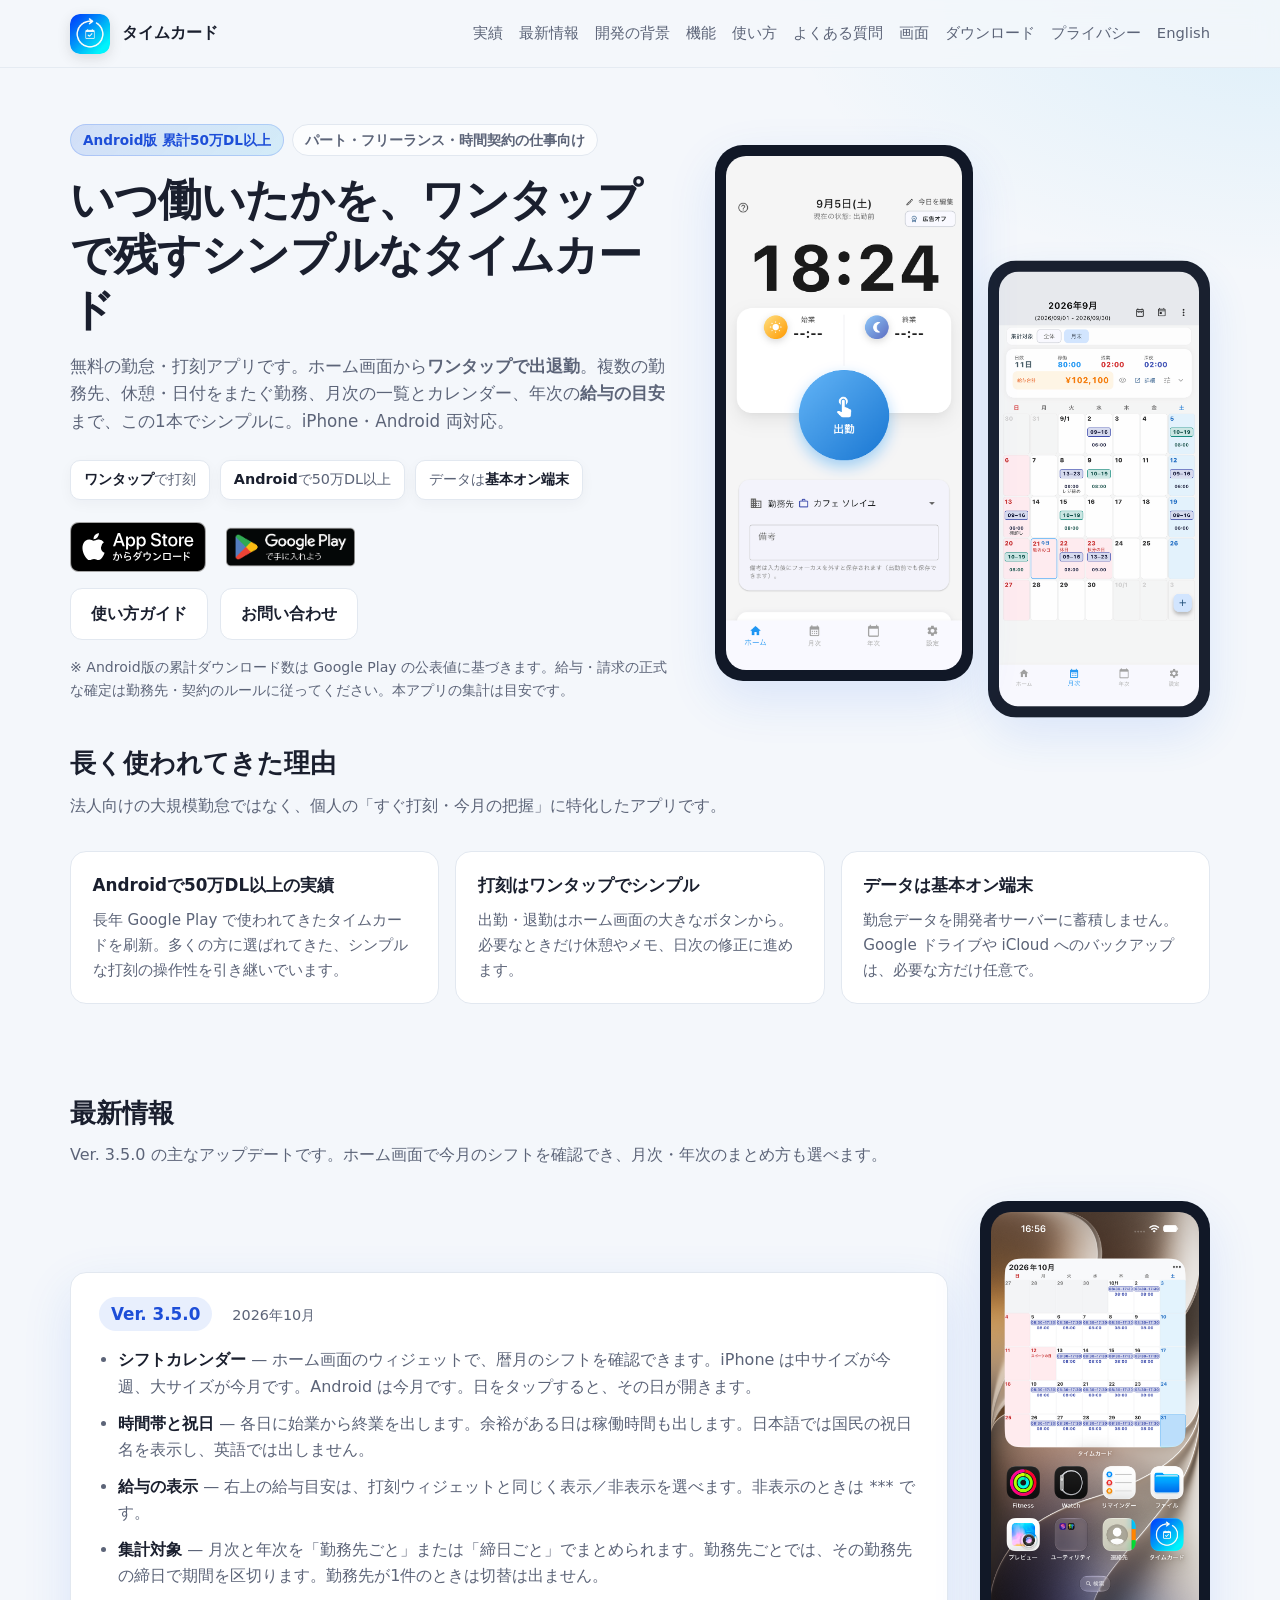
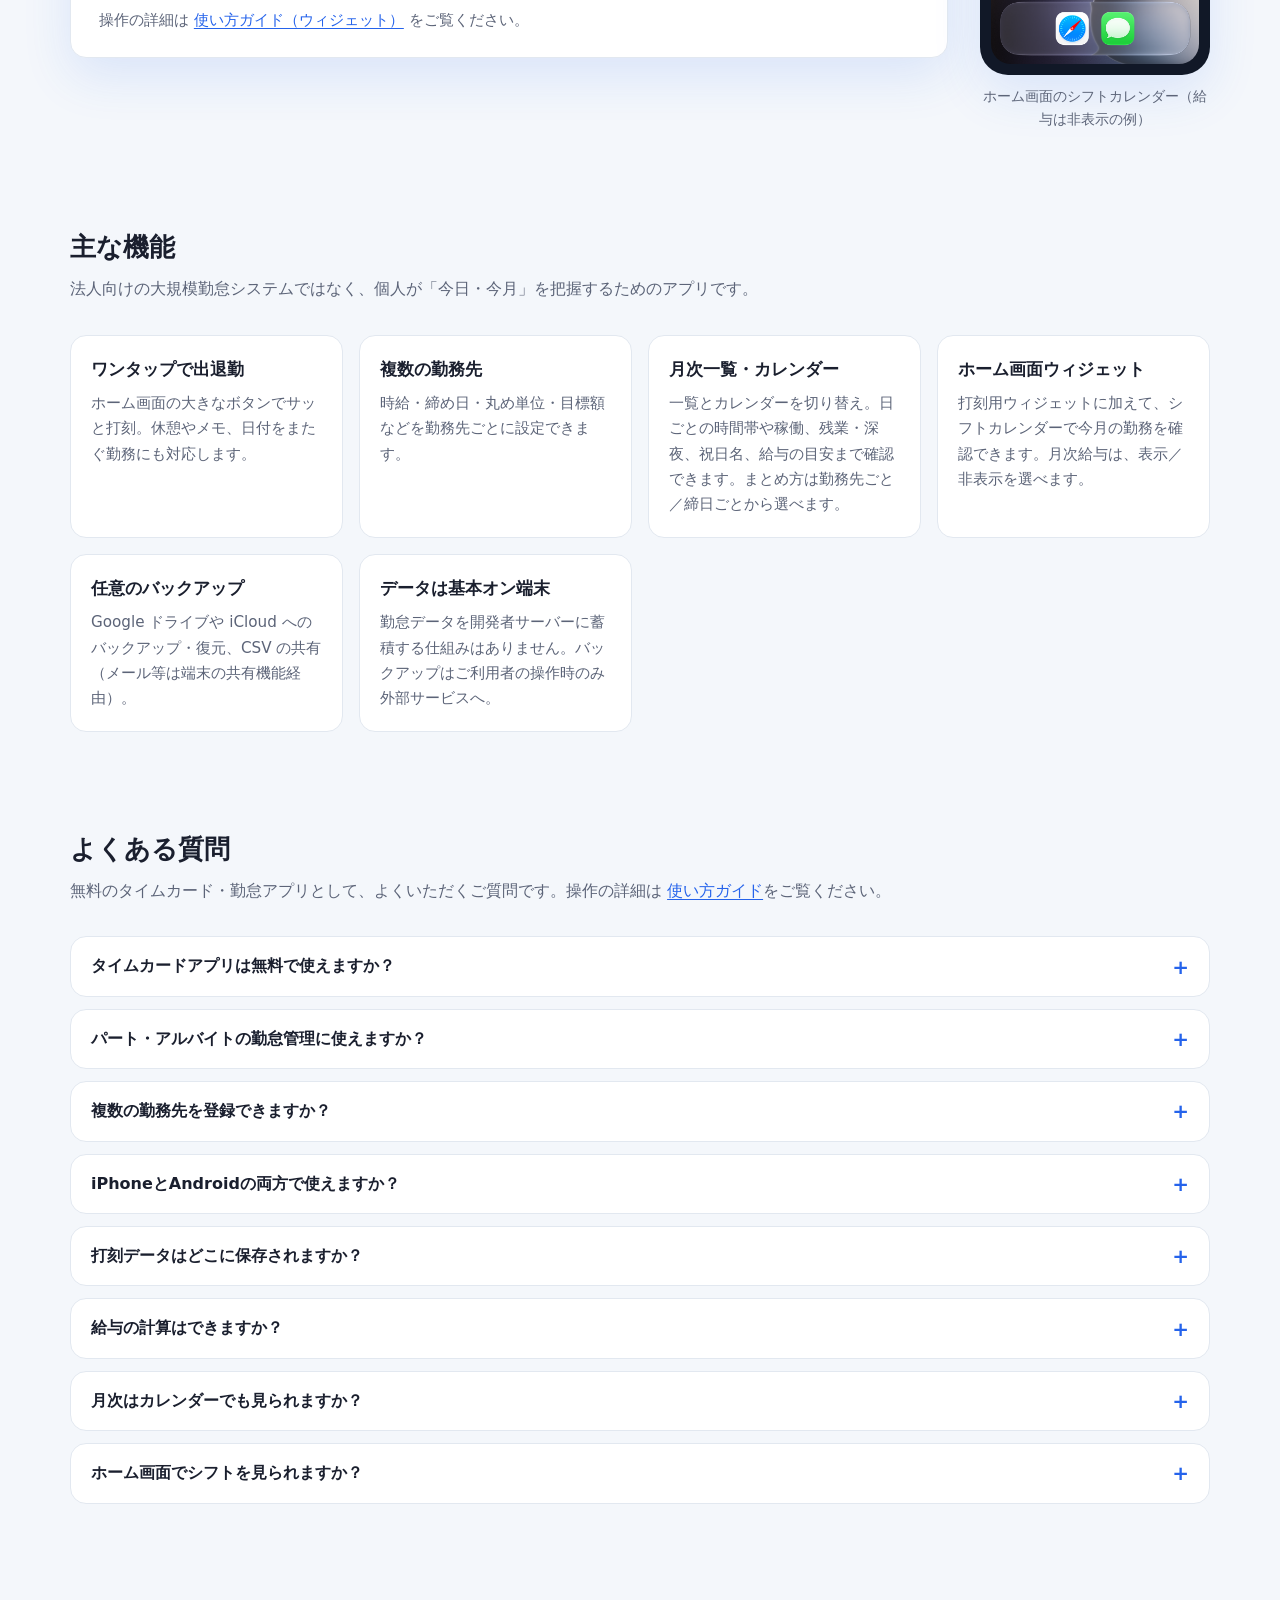
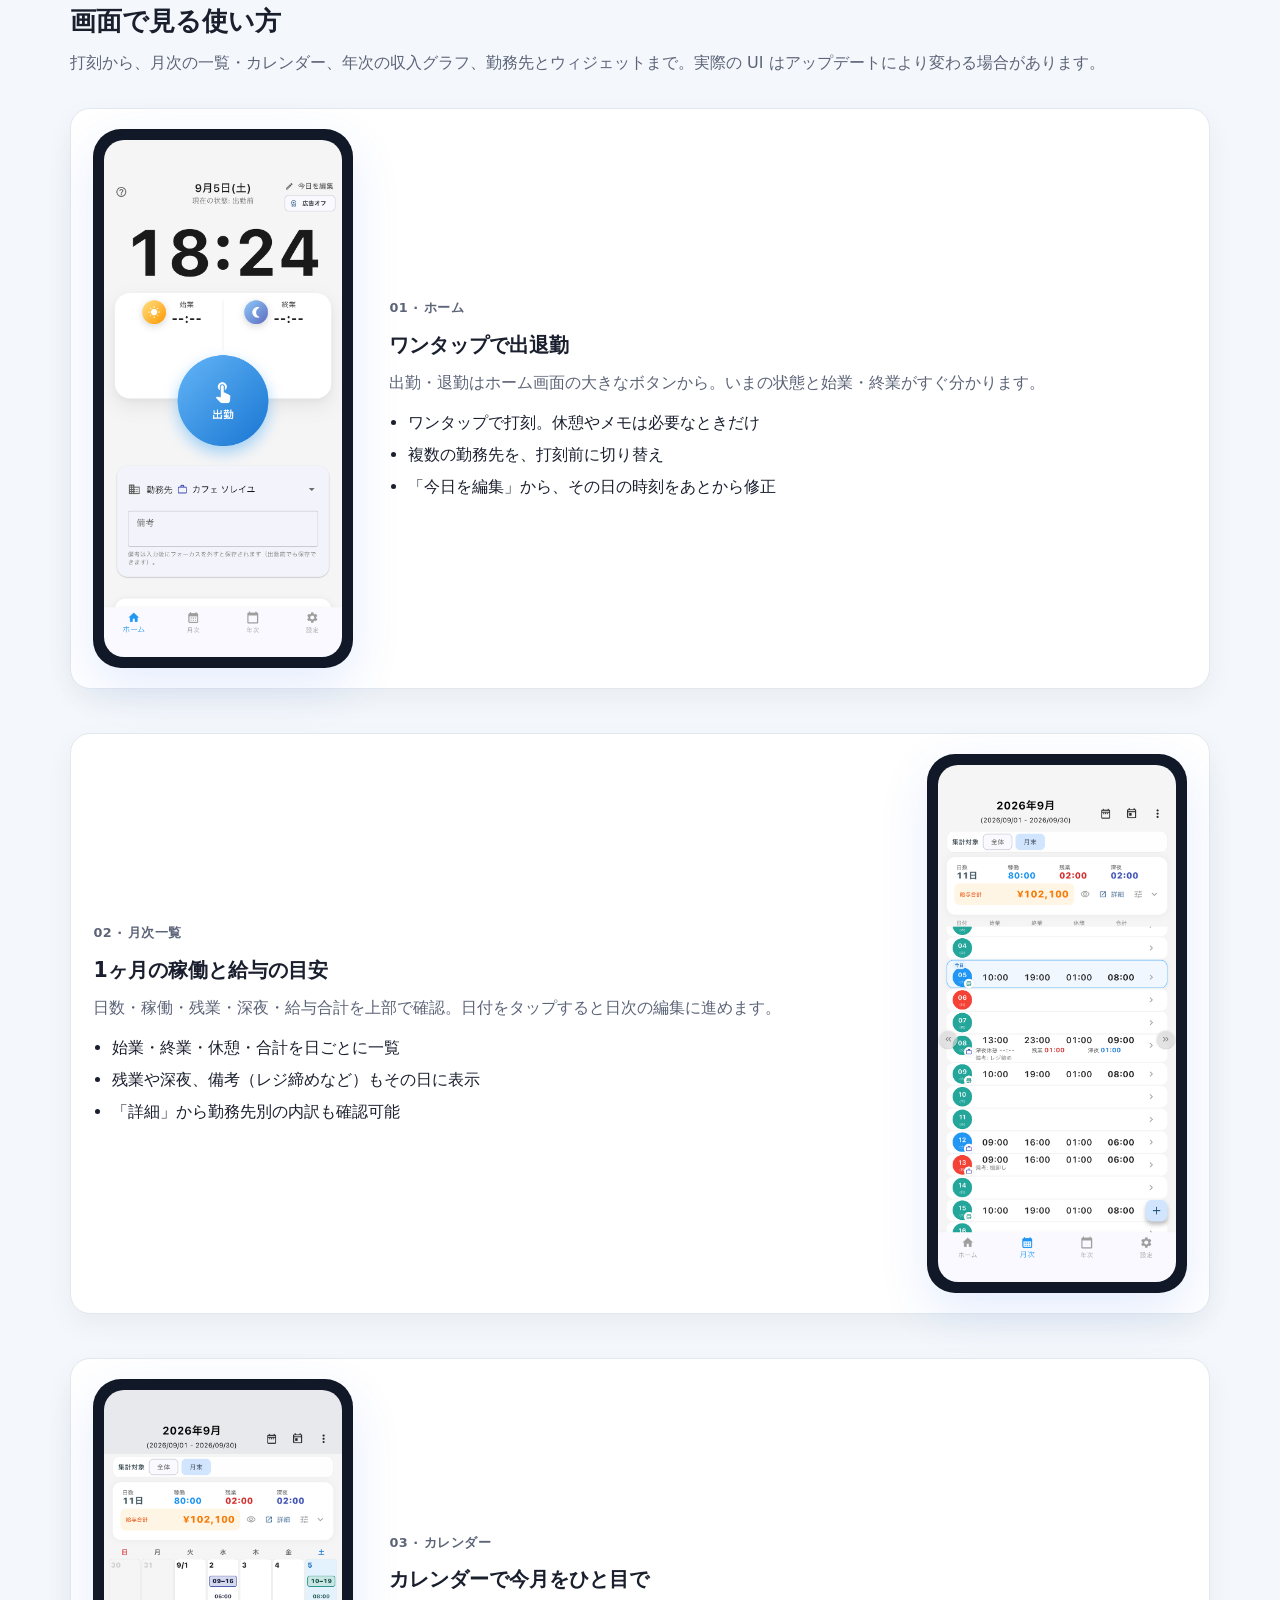
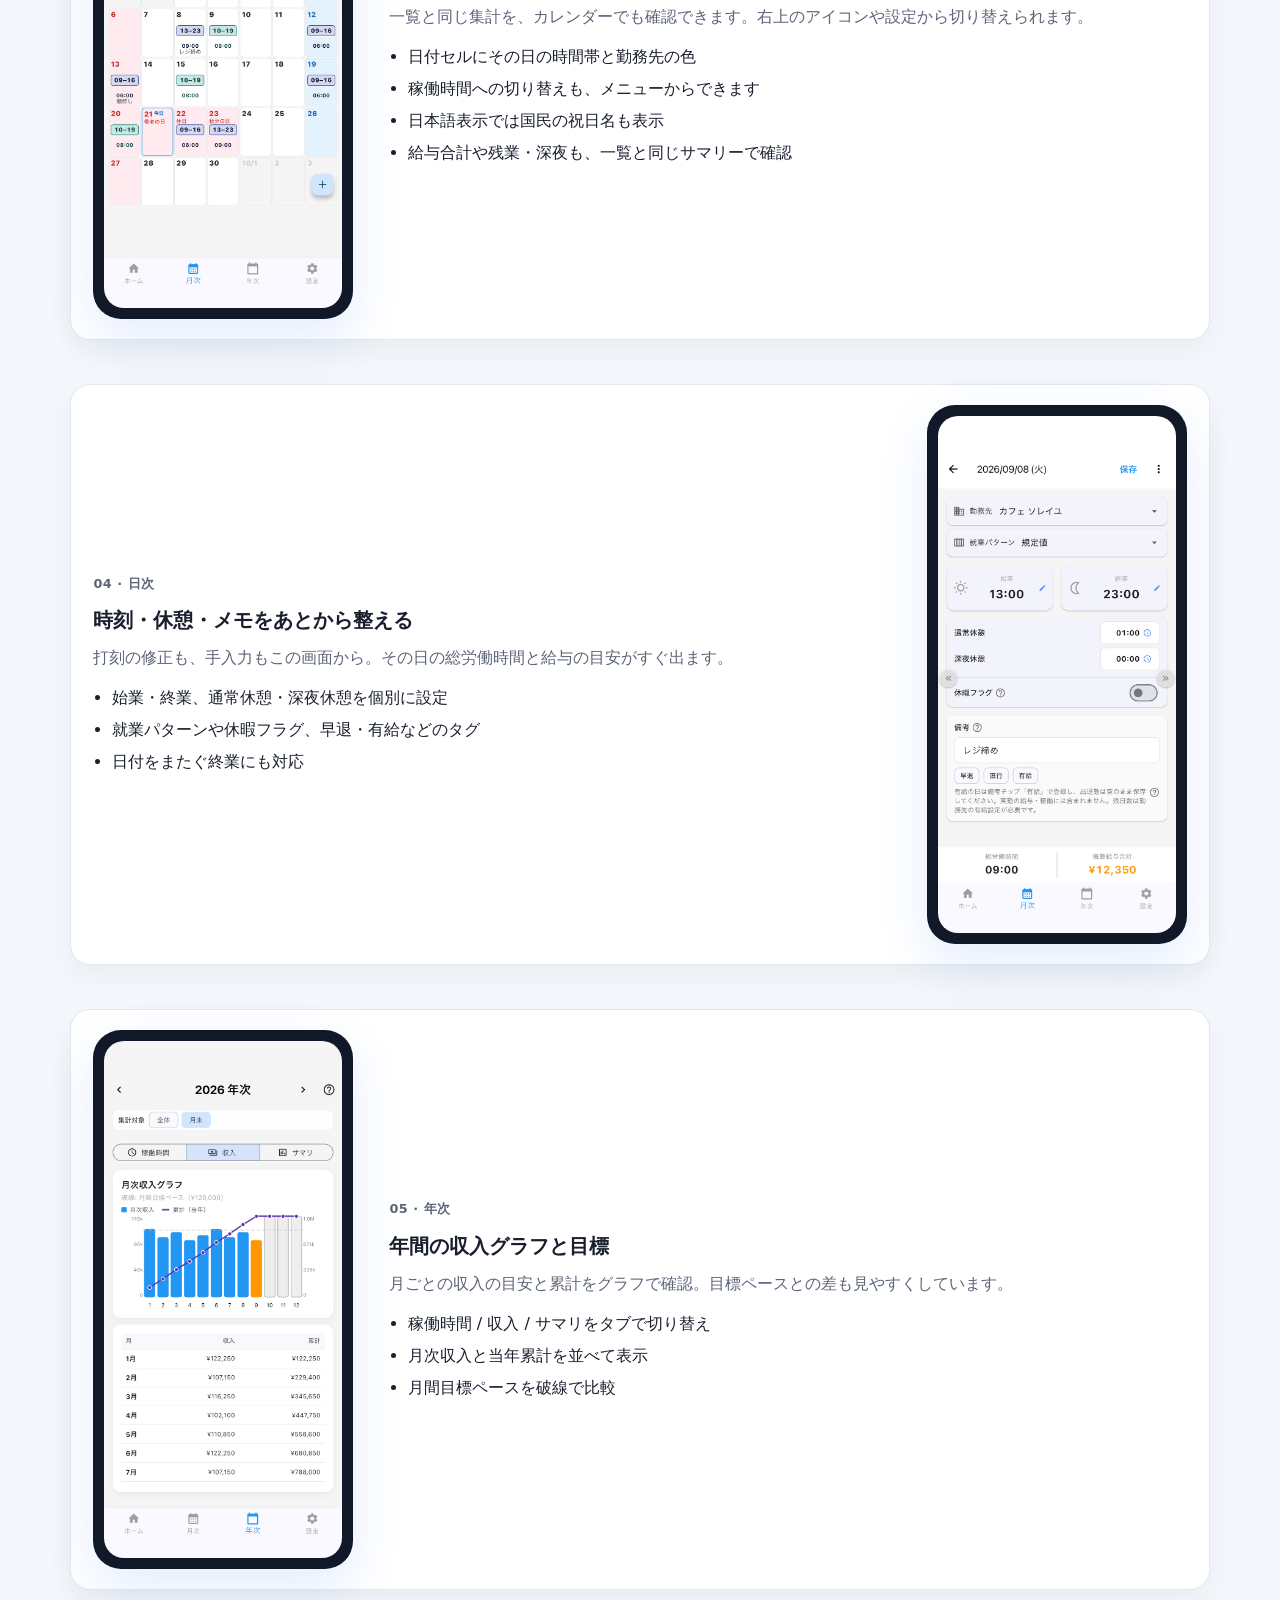
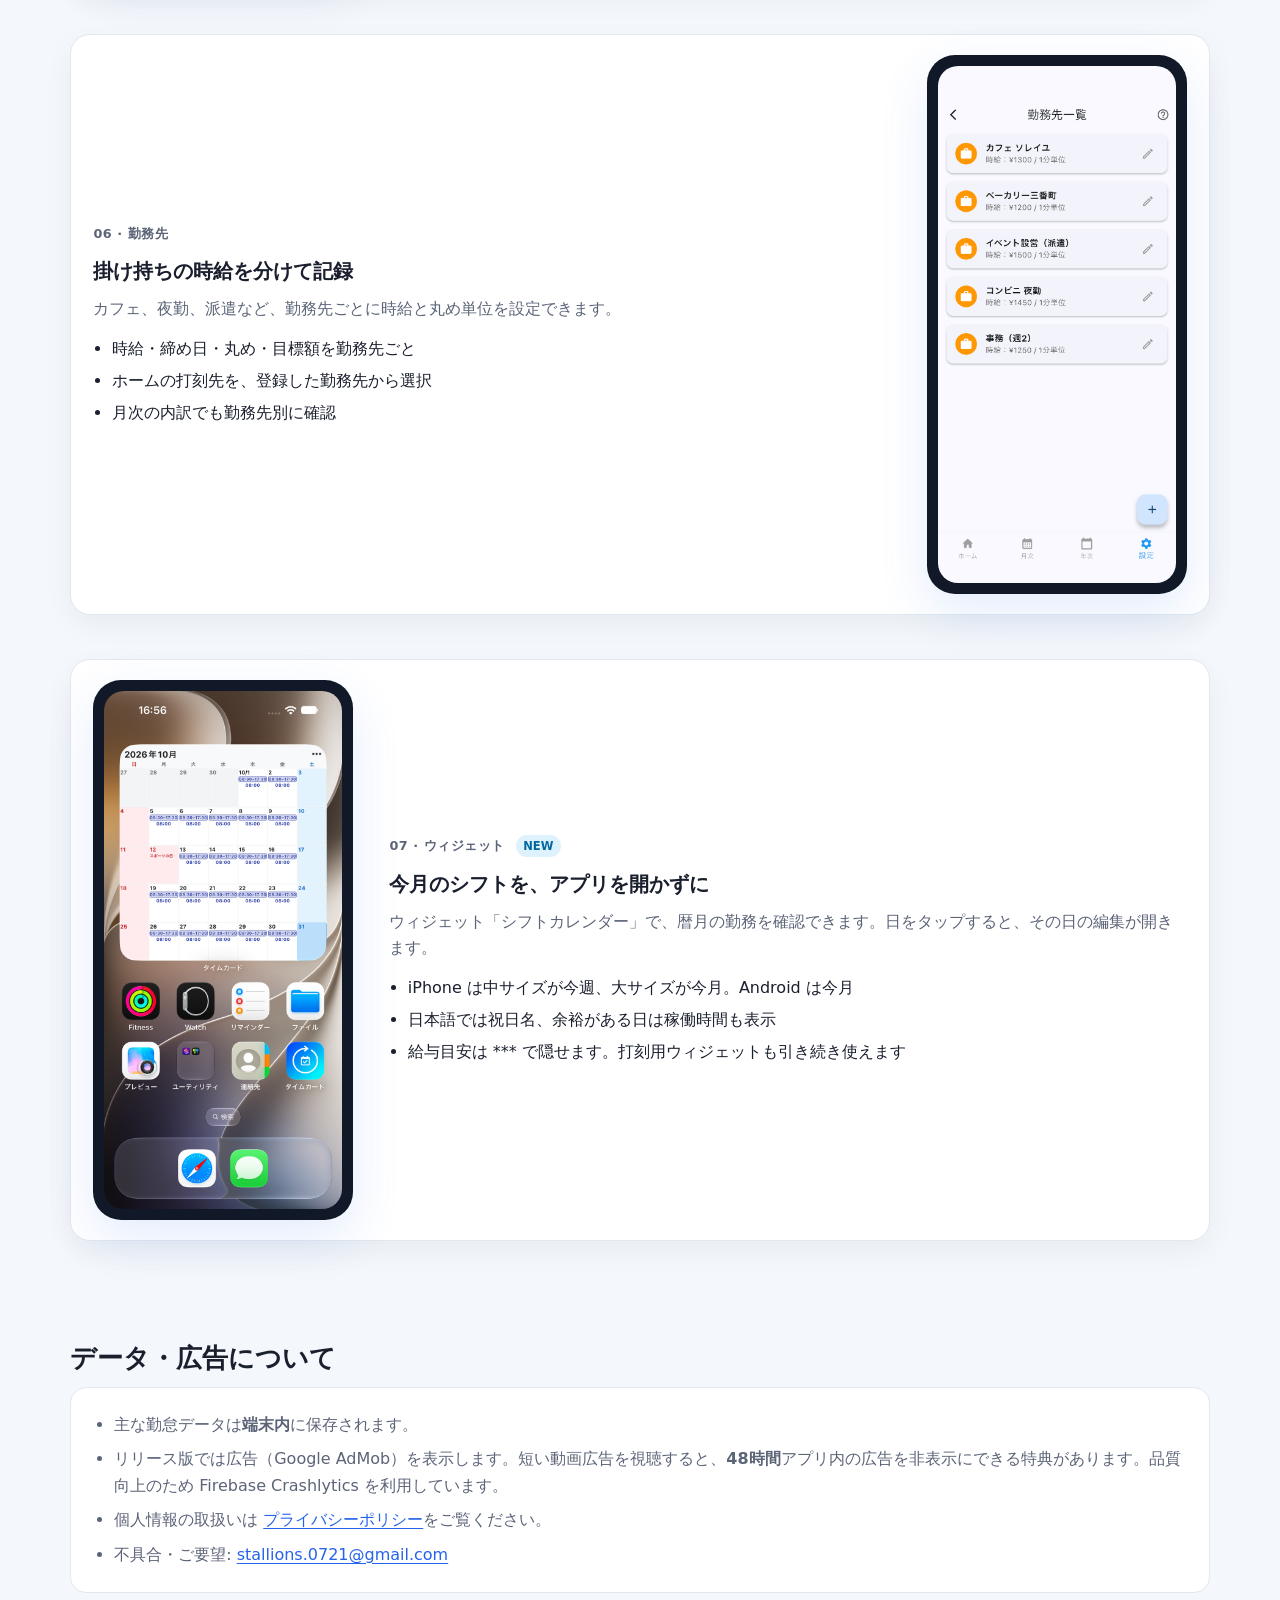
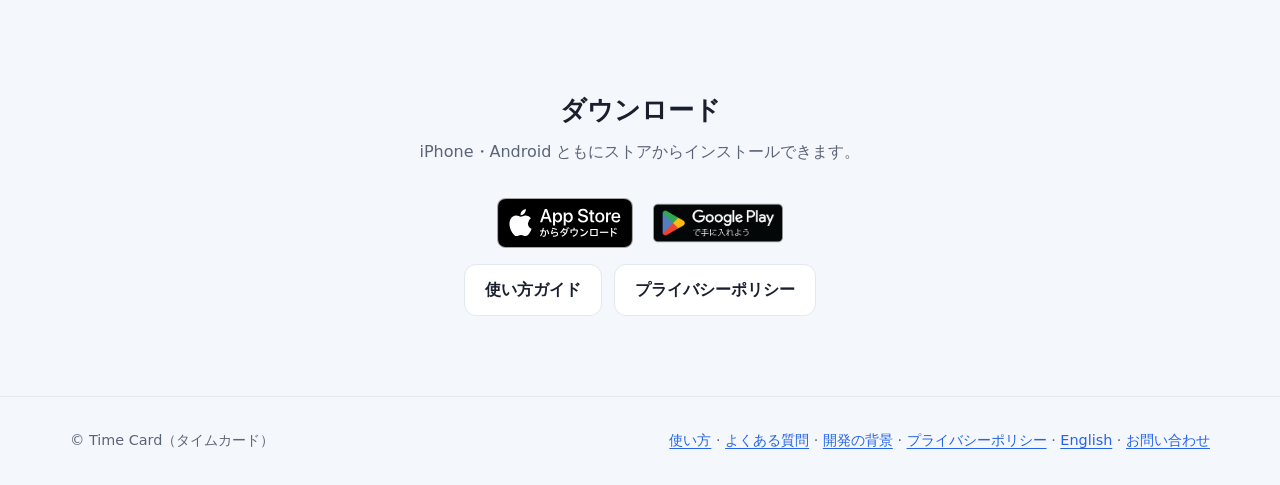
==== commit 0f850a0e: "3.5.0のシフトカレンダーと集計対象を紹介サイトに反映する 最新情報と使い方を日英で更新し、ホーム画面のシフトカレンダー画像を追加した。  Co-authored-by: Cursor <curso" ====
--- a/index.html
+++ b/index.html
@@ -180,6 +180,14 @@
                   "@type": "Answer",
                   "text": "はい。月次タブで一覧とカレンダーを切り替えられます。カレンダーでは始業から終業の時間帯、日本語表示のときの祝日名、給与合計を確認できます。時間帯と稼働時間は切り替えられます。"
                 }
+              },
+              {
+                "@type": "Question",
+                "name": "ホーム画面でシフトを見られますか？",
+                "acceptedAnswer": {
+                  "@type": "Answer",
+                  "text": "はい。Ver. 3.5.0 以降、ホーム画面に「シフトカレンダー」ウィジェットを追加できます。iPhone は中サイズが今週、大サイズが今月です。Android は今月のシフトです。日をタップすると、その日が開きます。"
+                }
               }
             ]
           }
@@ -318,49 +326,49 @@
         <div class="container">
           <h2 class="section-title">最新情報</h2>
           <p class="section-lead">
-            Ver. 3.4.0 の主なアップデートです。ストアの「最新情報」と同じ内容を掲載しています。
+            Ver. 3.5.0 の主なアップデートです。ホーム画面で今月のシフトを確認でき、月次・年次のまとめ方も選べます。
           </p>
           <div class="whats-new-grid">
             <article class="whats-new-card">
               <header class="whats-new-header">
-                <span class="whats-new-version">Ver. 3.4.0</span>
-                <span class="whats-new-date">2026年9月</span>
+                <span class="whats-new-version">Ver. 3.5.0</span>
+                <span class="whats-new-date">2026年10月</span>
               </header>
               <ul class="whats-new-list">
                 <li>
-                  <strong>カレンダーの時間帯</strong>
-                  — 各日に始業から終業（例: 09–16）を表示します。稼働時間への切り替えは、月次画面のメニューかアプリ基本設定からできます。
+                  <strong>シフトカレンダー</strong>
+                  — ホーム画面のウィジェットで、暦月のシフトを確認できます。iPhone は中サイズが今週、大サイズが今月です。Android は今月です。日をタップすると、その日が開きます。
                 </li>
                 <li>
-                  <strong>シフト予定（任意）</strong>
-                  — 「シフト予定を使う」はオフが初期状態です。オンにすると、未来の勤務を予定として登録できます。オフのときは今までどおり実績として登録します。
+                  <strong>時間帯と祝日</strong>
+                  — 各日に始業から終業を出します。余裕がある日は稼働時間も出します。日本語では国民の祝日名を表示し、英語では出しません。
                 </li>
                 <li>
-                  <strong>予定と実績の見分け</strong>
-                  — 予定だけの日は、カレンダーでは破線、一覧では「予」です。給与合計は実績だけを数えます。
+                  <strong>給与の表示</strong>
+                  — 右上の給与目安は、打刻ウィジェットと同じく表示／非表示を選べます。非表示のときは *** です。
                 </li>
                 <li>
-                  <strong>一括登録</strong>
-                  — 予定だけの日があるときは確認のうえ、勤務先の時刻で実績に置き換えられます。実績がある日と有給の日は上書きしません。
+                  <strong>集計対象</strong>
+                  — 月次と年次を「勤務先ごと」または「締日ごと」でまとめられます。勤務先ごとでは、その勤務先の締日で期間を区切ります。勤務先が1件のときは切替は出ません。
                 </li>
               </ul>
               <p class="whats-new-more">
                 操作の詳細は
-                <a href="help.html#month">使い方ガイド（月次）</a>
+                <a href="help.html#widget">使い方ガイド（ウィジェット）</a>
                 をご覧ください。
               </p>
             </article>
             <figure class="whats-new-shot">
               <div class="phone-frame">
                 <img
-                  src="assets/screenshots/ja/month-calendar.png"
+                  src="assets/screenshots/ja/shift-calendar.png"
                   width="230"
                   height="500"
-                  alt="2026年9月の月次カレンダー。時間帯と給与合計10万2100円"
+                  alt="ホーム画面のシフトカレンダー。2026年10月の時間帯と稼働時間。給与は非表示で右上は***。12日はスポーツの日"
                   loading="lazy"
                 />
               </div>
-              <figcaption>月次カレンダー（一覧と切り替え可）</figcaption>
+              <figcaption>ホーム画面のシフトカレンダー（給与は非表示の例）</figcaption>
             </figure>
           </div>
         </div>
@@ -388,13 +396,13 @@
             <article class="feature">
               <h3>月次一覧・カレンダー</h3>
               <p>
-                一覧とカレンダーを切り替え。日ごとの時間帯や稼働、残業・深夜、祝日名、給与の目安まで確認できます。シフト予定は必要なときだけオンにできます。
+                一覧とカレンダーを切り替え。日ごとの時間帯や稼働、残業・深夜、祝日名、給与の目安まで確認できます。まとめ方は勤務先ごと／締日ごとから選べます。
               </p>
             </article>
             <article class="feature">
               <h3>ホーム画面ウィジェット</h3>
               <p>
-                端末のホーム画面から打刻。ウィジェット上の月次給与は、表示／非表示を選べます。
+                打刻用ウィジェットに加えて、シフトカレンダーで今月の勤務を確認できます。月次給与は、表示／非表示を選べます。
               </p>
             </article>
             <article class="feature">
@@ -461,6 +469,12 @@
               <summary>月次はカレンダーでも見られますか？</summary>
               <p>
                 はい。月次タブで<strong>一覧</strong>と<strong>カレンダー</strong>を切り替えられます。カレンダーでは始業から終業の時間帯、日本語表示のときの祝日名、給与合計を確認できます。時間帯と稼働時間は切り替えられます。
+              </p>
+            </details>
+            <details class="faq-item">
+              <summary>ホーム画面でシフトを見られますか？</summary>
+              <p>
+                はい。Ver. 3.5.0 以降、ホーム画面にウィジェット<strong>「シフトカレンダー」</strong>を追加できます。iPhone は中サイズが今週、大サイズが今月です。Android は今月です。日をタップすると、その日が開きます。
               </p>
             </details>
           </div>
@@ -533,7 +547,7 @@
                 />
               </figure>
               <div class="story-copy">
-                <p class="story-kicker">03 · カレンダー <span class="story-new">NEW</span></p>
+                <p class="story-kicker">03 · カレンダー</p>
                 <h3>カレンダーで今月をひと目で</h3>
                 <p>
                   一覧と同じ集計を、カレンダーでも確認できます。右上のアイコンや設定から切り替えられます。
@@ -622,23 +636,23 @@
             <article class="story">
               <figure class="phone-frame">
                 <img
-                  src="assets/screenshots/ja/widget-settings.png"
-                  alt="ホームとウィジェット設定。打刻先の勤務先と月次給与の表示切替"
+                  src="assets/screenshots/ja/shift-calendar.png"
+                  alt="ホーム画面のシフトカレンダー。2026年10月の時間帯と稼働時間。給与は非表示"
                   loading="lazy"
                   width="390"
-                  height="847"
+                  height="848"
                 />
               </figure>
               <div class="story-copy">
-                <p class="story-kicker">07 · ウィジェット</p>
-                <h3>ホーム画面から打刻。給与は隠せる</h3>
+                <p class="story-kicker">07 · ウィジェット <span class="story-new">NEW</span></p>
+                <h3>今月のシフトを、アプリを開かずに</h3>
                 <p>
-                  ウィジェットの打刻先を自動または固定で選べます。月次給与は、他人に見られたくないとき非表示にできます。
+                  ウィジェット「シフトカレンダー」で、暦月の勤務を確認できます。日をタップすると、その日の編集が開きます。
                 </p>
                 <ul>
-                  <li>打刻先を「自動で選ぶ」か、特定の勤務先に固定</li>
-                  <li>ウィジェットの月次給与は *** でマスク可能</li>
-                  <li>見た目や手順は、端末・OS により異なります</li>
+                  <li>iPhone は中サイズが今週、大サイズが今月。Android は今月</li>
+                  <li>日本語では祝日名、余裕がある日は稼働時間も表示</li>
+                  <li>給与目安は *** で隠せます。打刻用ウィジェットも引き続き使えます</li>
                 </ul>
               </div>
             </article>
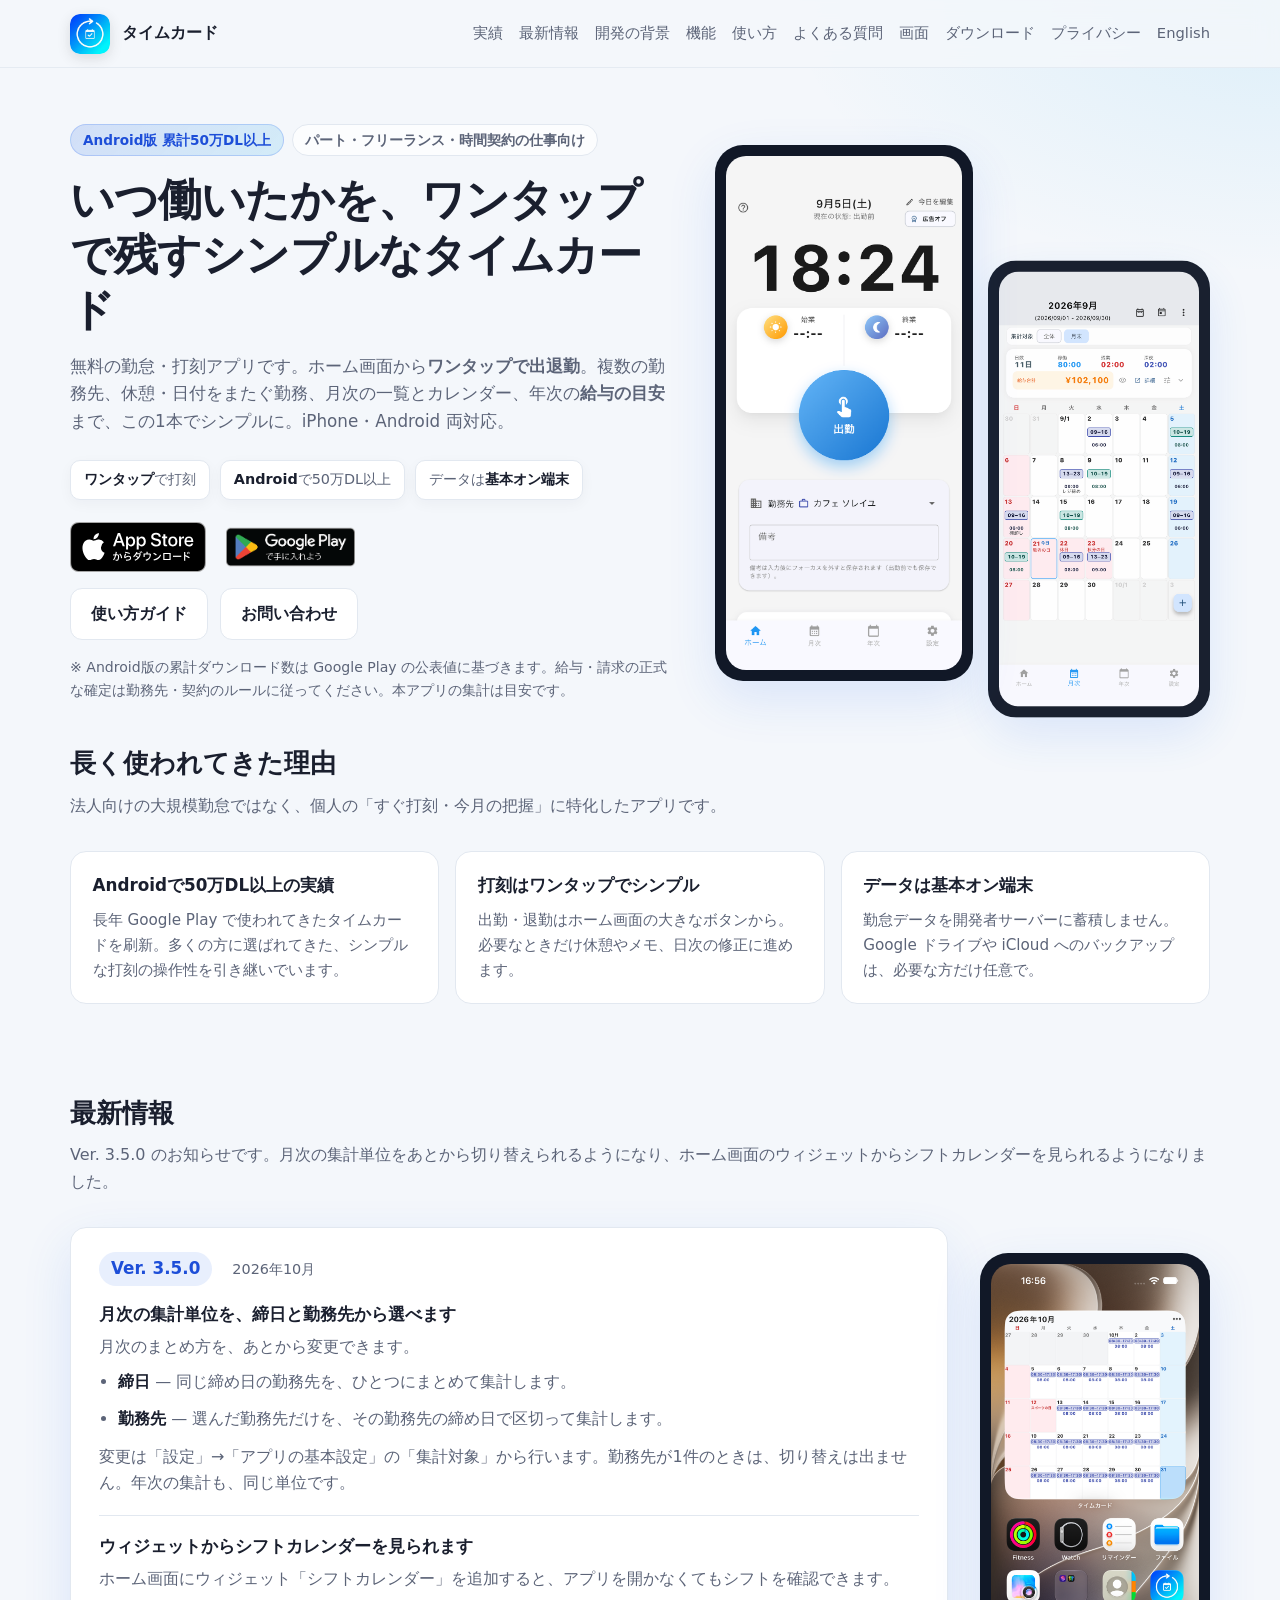
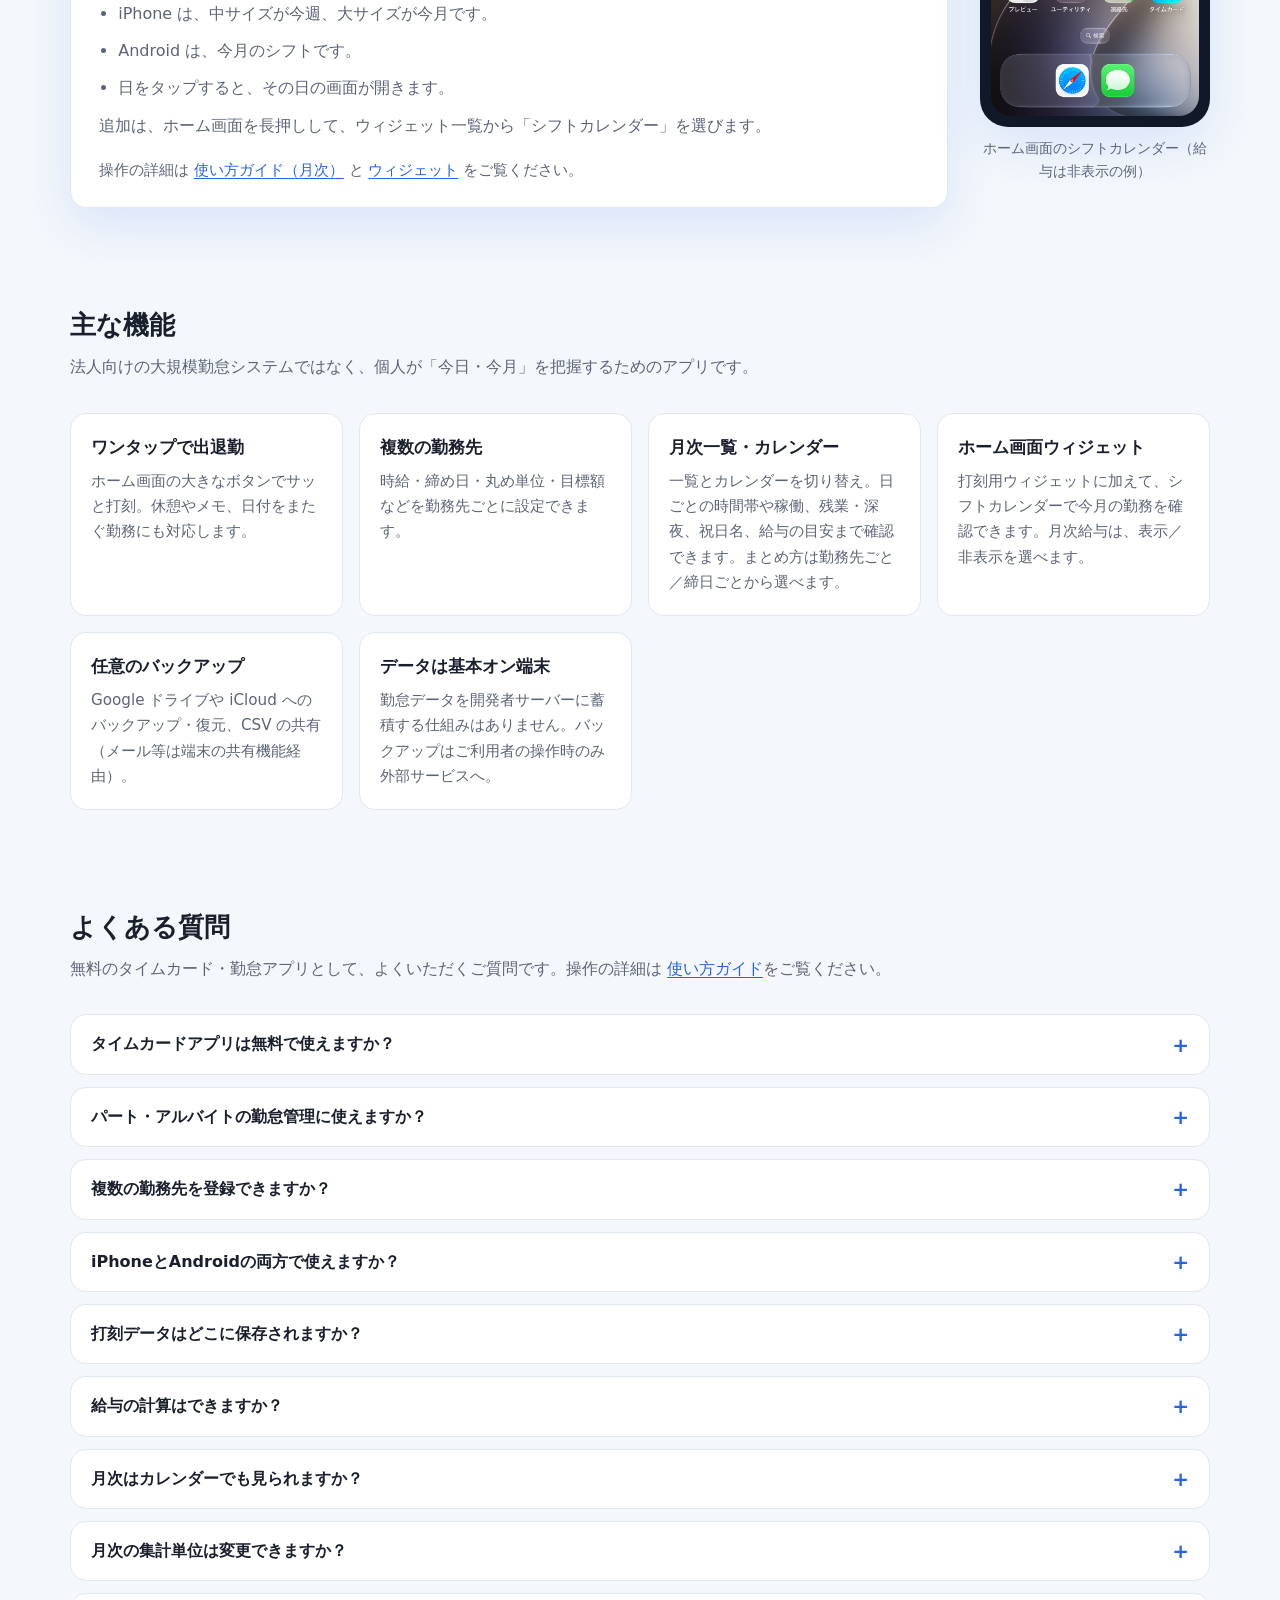
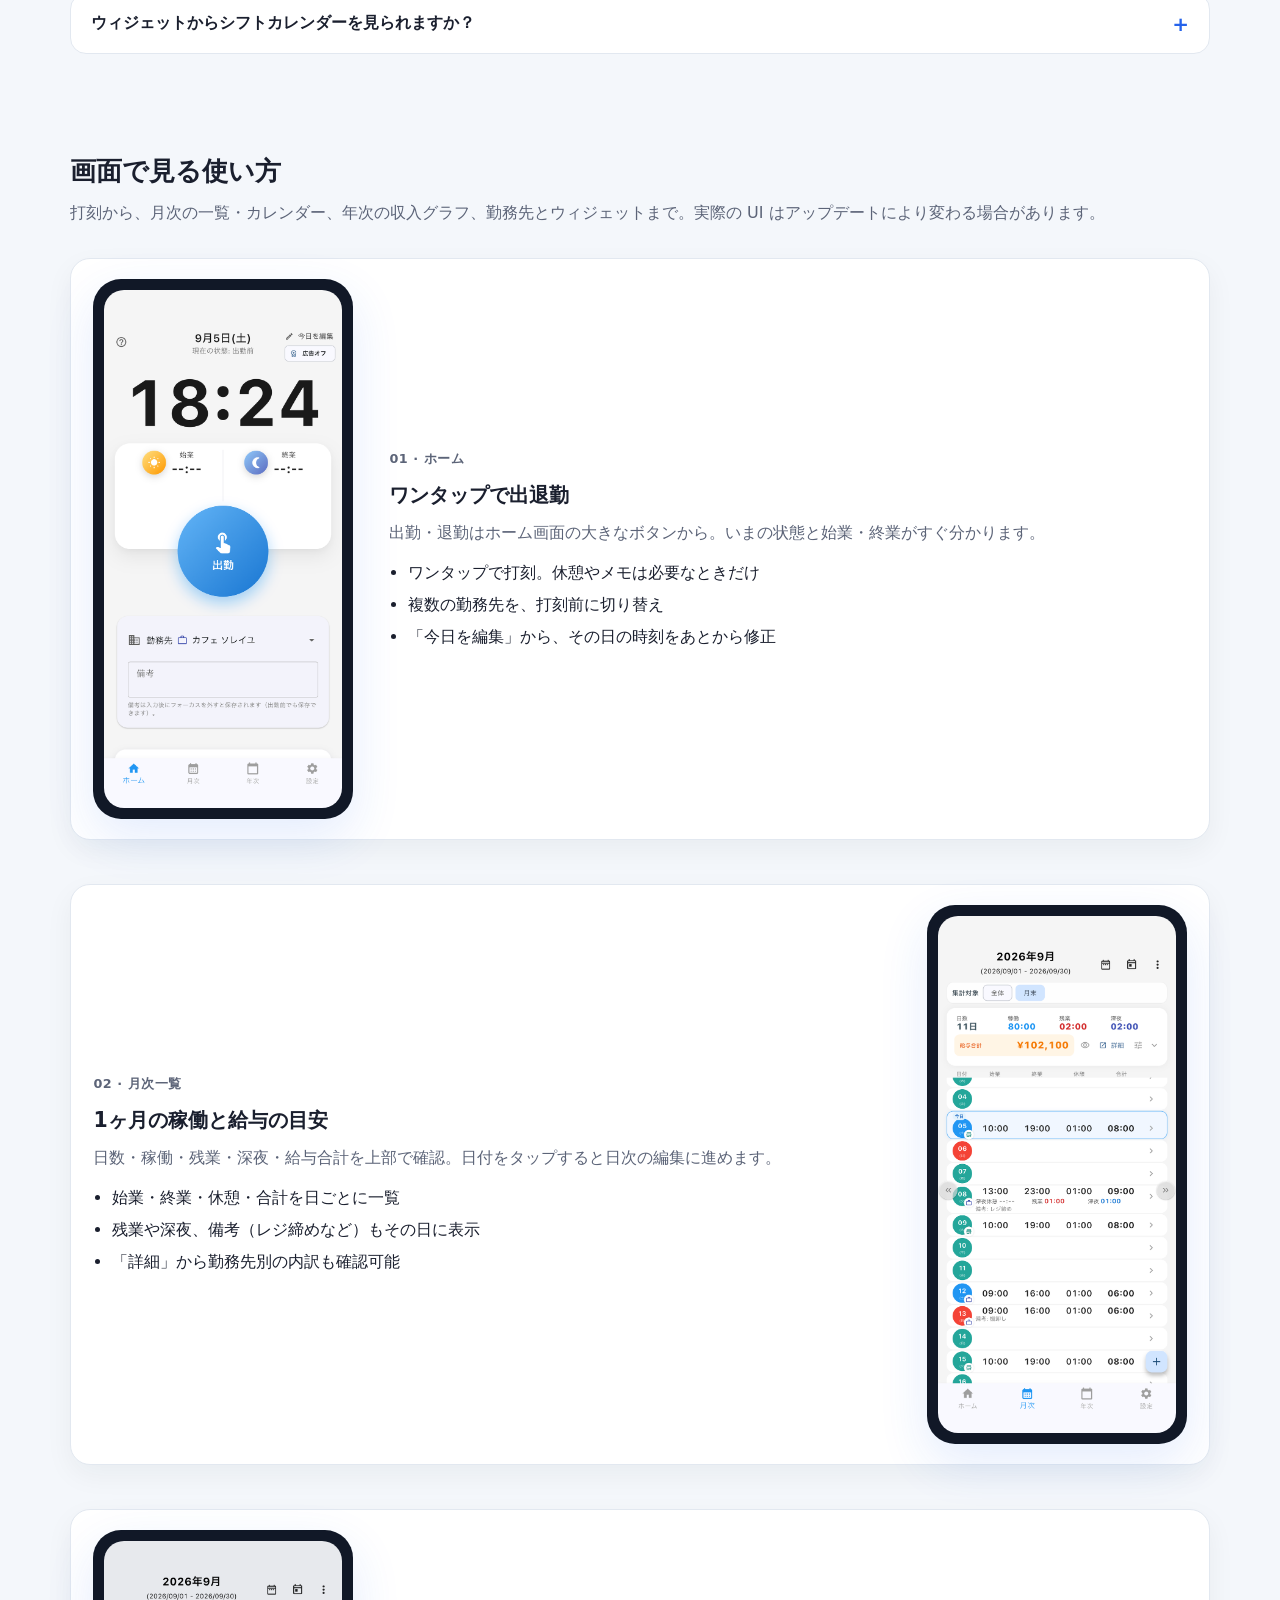
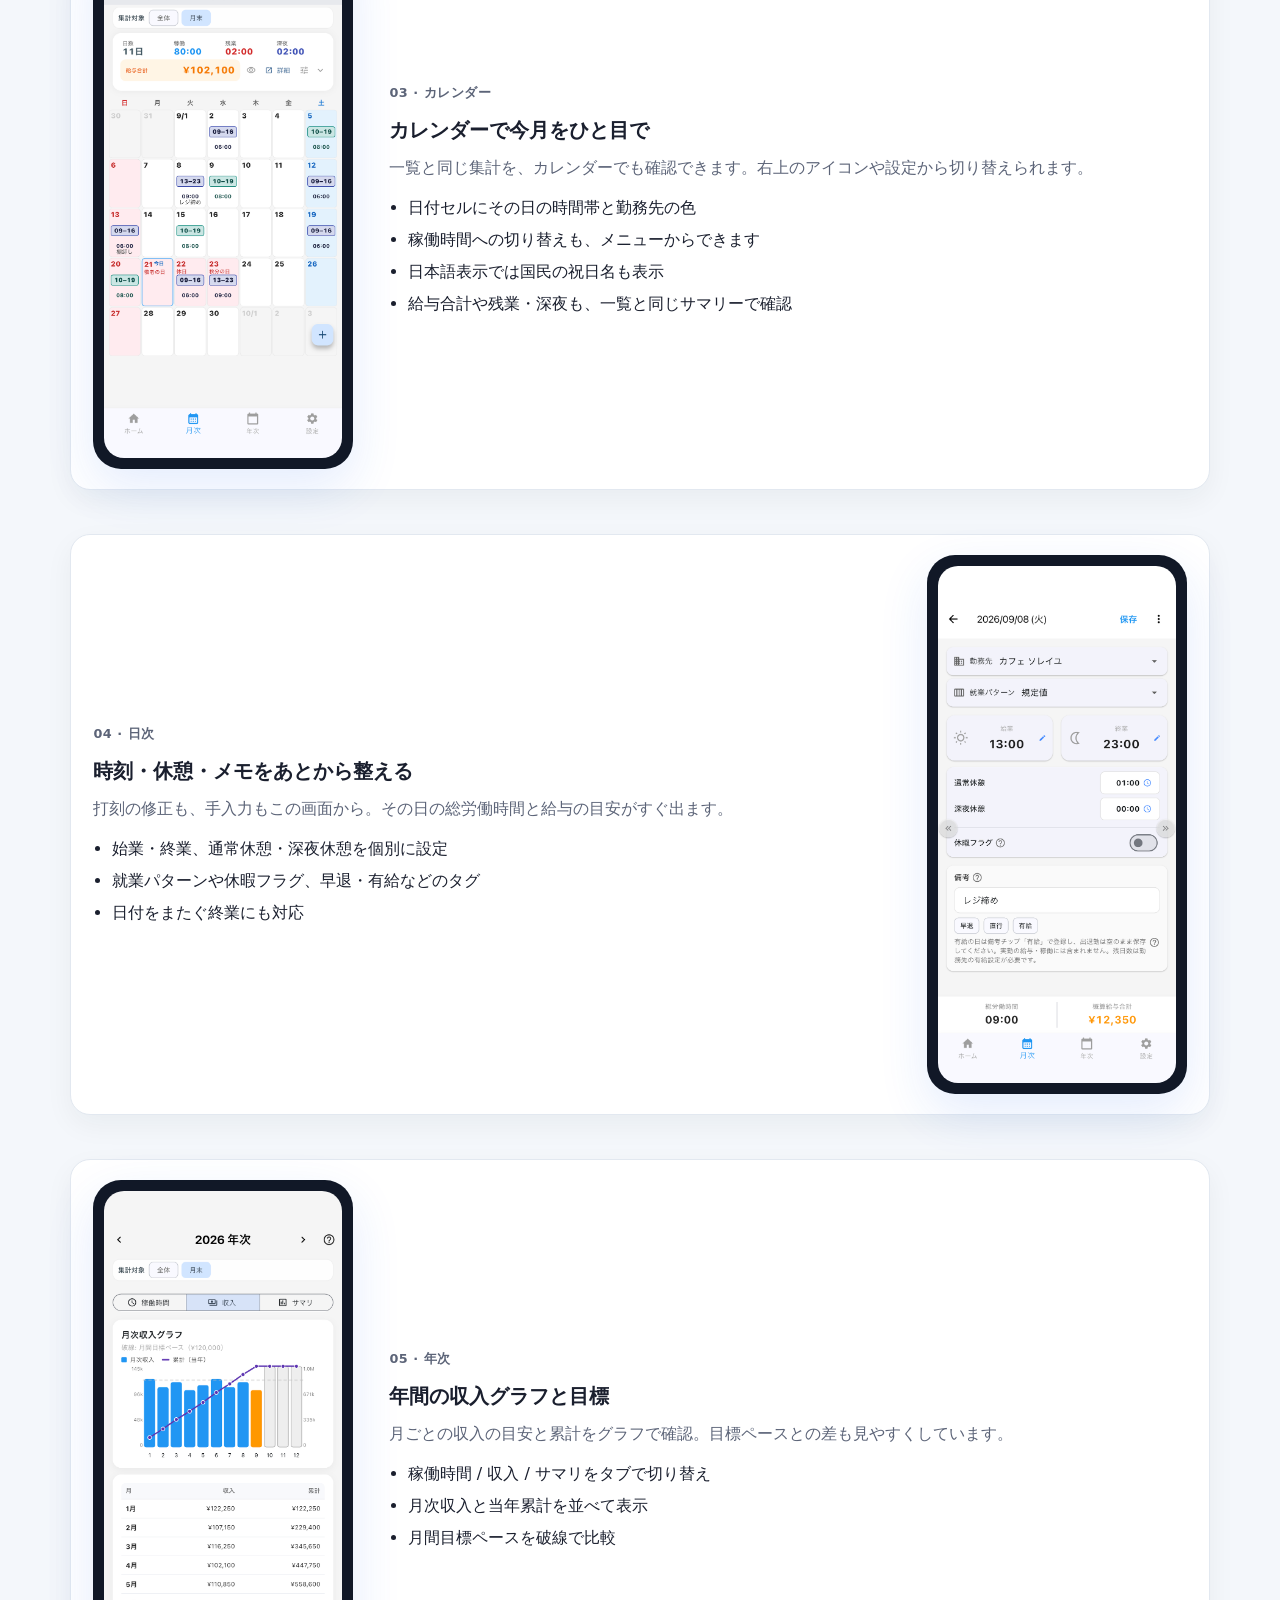
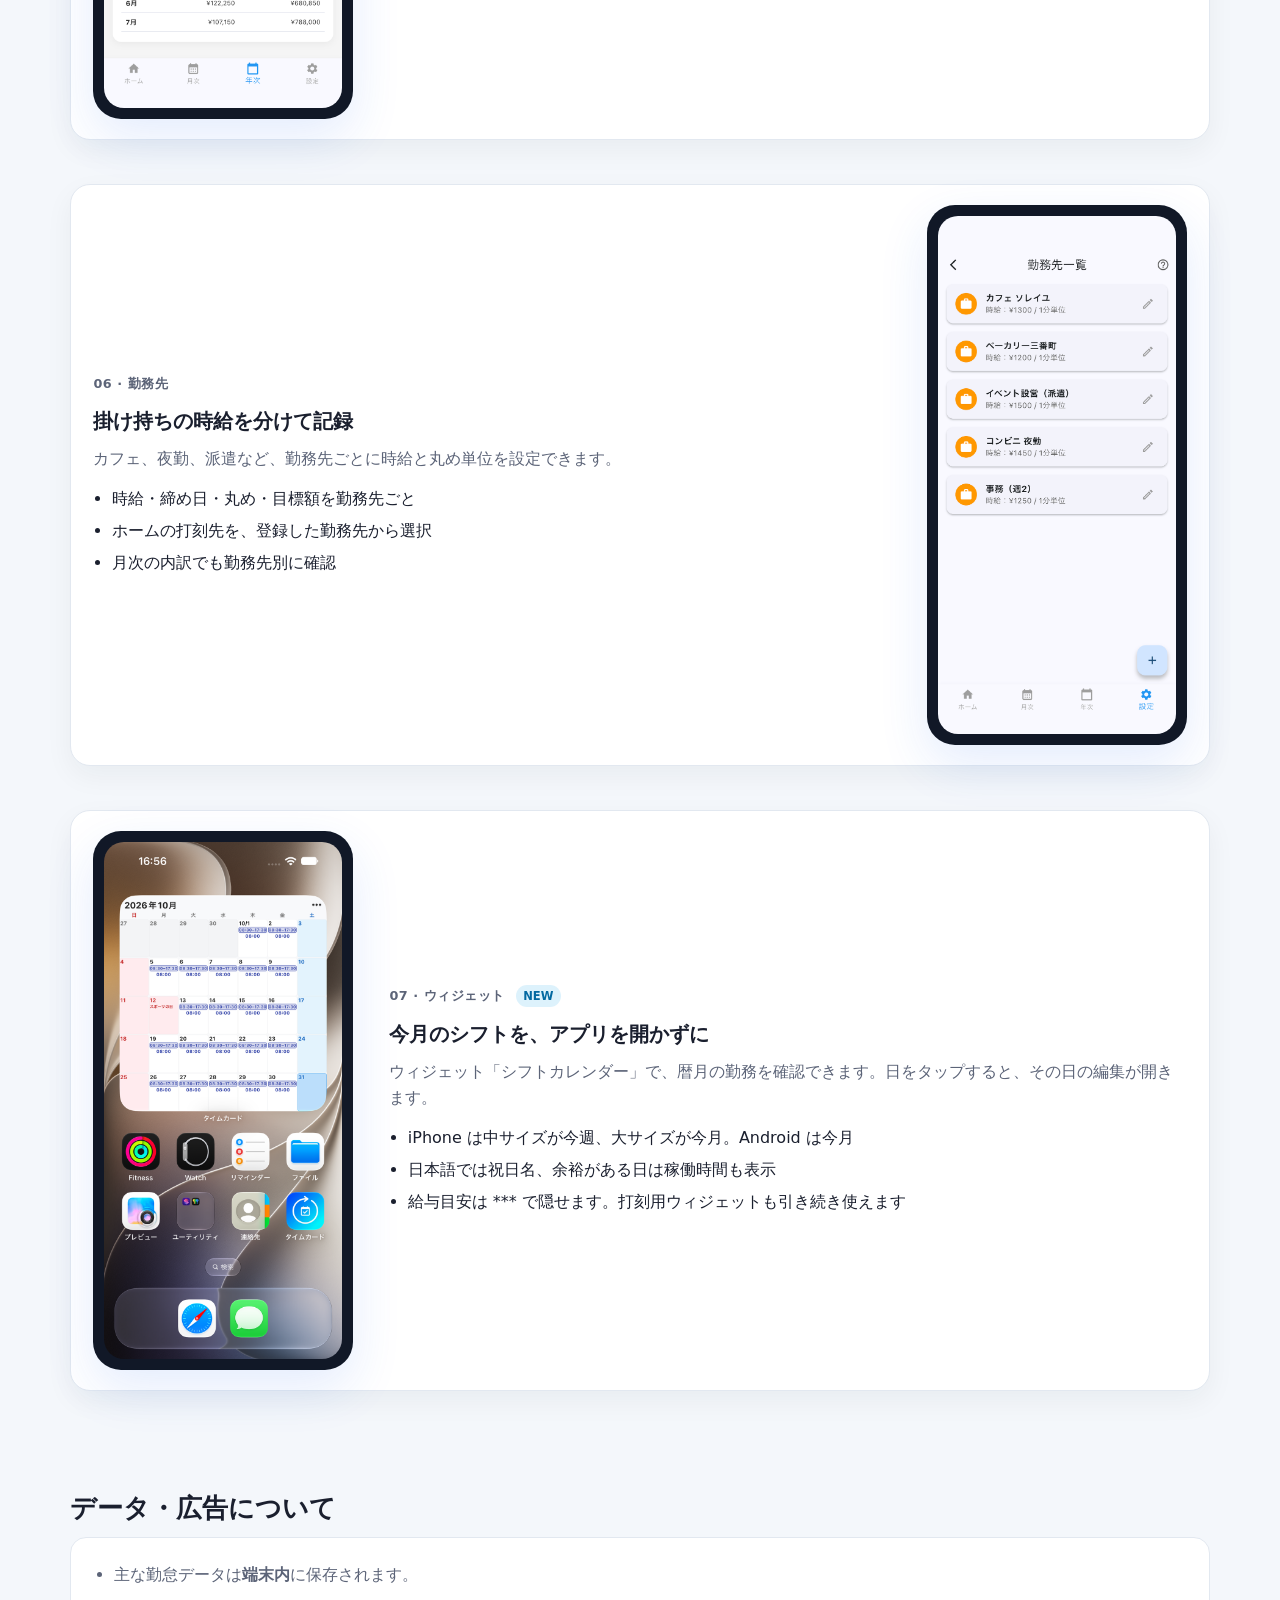
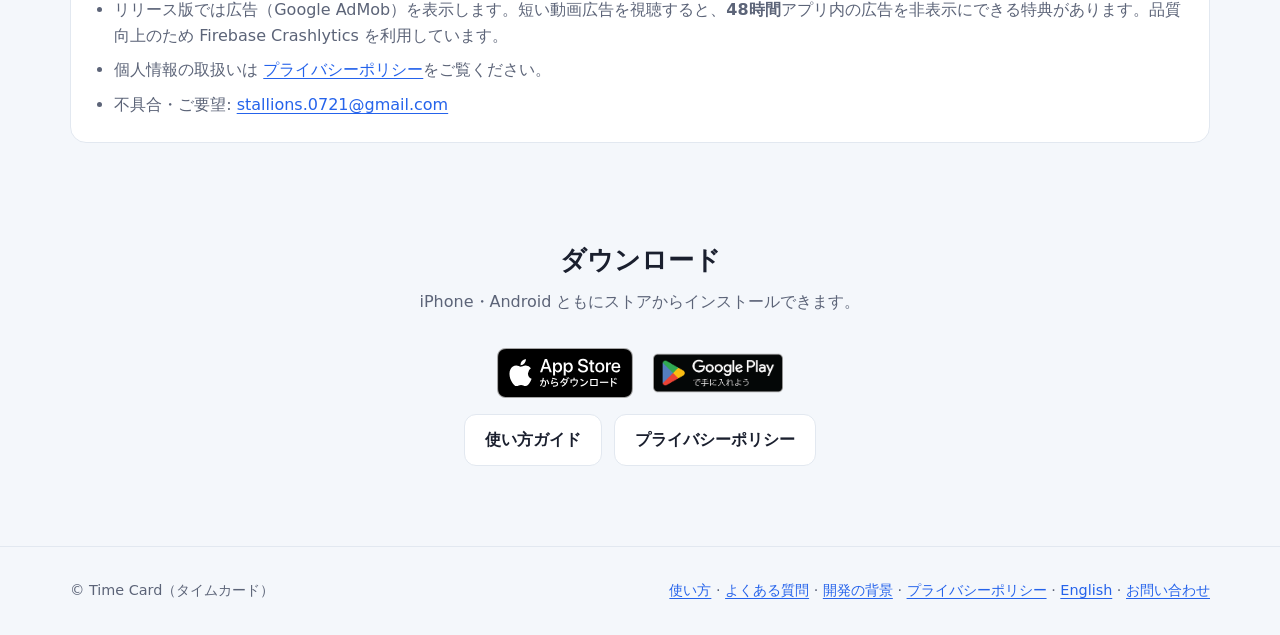
==== commit e382ba58: "公式サイトで集計単位とシフトカレンダーの案内を分かりやすくする 月次は締日と勤務先を切り替えられること、ウィジェットからシフトを見られることを日英の最新情報に書いた。  Co-authored-by:" ====
--- a/index.html
+++ b/index.html
@@ -183,10 +183,18 @@
               },
               {
                 "@type": "Question",
-                "name": "ホーム画面でシフトを見られますか？",
-                "acceptedAnswer": {
-                  "@type": "Answer",
-                  "text": "はい。Ver. 3.5.0 以降、ホーム画面に「シフトカレンダー」ウィジェットを追加できます。iPhone は中サイズが今週、大サイズが今月です。Android は今月のシフトです。日をタップすると、その日が開きます。"
+                "name": "月次の集計単位は変更できますか？",
+                "acceptedAnswer": {
+                  "@type": "Answer",
+                  "text": "はい。Ver. 3.5.0 以降、設定のアプリの基本設定にある集計対象で、締日ごとと勤務先ごとを切り替えられます。締日ごとは同じ締め日の勤務先をまとめて集計します。勤務先ごとは、選んだ勤務先の締め日で期間を区切ります。勤務先が1件のときは切り替えは出ません。年次も同じ単位です。"
+                }
+              },
+              {
+                "@type": "Question",
+                "name": "ウィジェットからシフトカレンダーを見られますか？",
+                "acceptedAnswer": {
+                  "@type": "Answer",
+                  "text": "はい。Ver. 3.5.0 以降、ホーム画面にウィジェット「シフトカレンダー」を追加すると、アプリを開かなくてもシフトを確認できます。iPhone は中サイズが今週、大サイズが今月です。Android は今月です。日をタップすると、その日が開きます。"
                 }
               }
             ]
@@ -326,7 +334,7 @@
         <div class="container">
           <h2 class="section-title">最新情報</h2>
           <p class="section-lead">
-            Ver. 3.5.0 の主なアップデートです。ホーム画面で今月のシフトを確認でき、月次・年次のまとめ方も選べます。
+            Ver. 3.5.0 のお知らせです。月次の集計単位をあとから切り替えられるようになり、ホーム画面のウィジェットからシフトカレンダーを見られるようになりました。
           </p>
           <div class="whats-new-grid">
             <article class="whats-new-card">
@@ -334,27 +342,44 @@
                 <span class="whats-new-version">Ver. 3.5.0</span>
                 <span class="whats-new-date">2026年10月</span>
               </header>
-              <ul class="whats-new-list">
-                <li>
-                  <strong>シフトカレンダー</strong>
-                  — ホーム画面のウィジェットで、暦月のシフトを確認できます。iPhone は中サイズが今週、大サイズが今月です。Android は今月です。日をタップすると、その日が開きます。
-                </li>
-                <li>
-                  <strong>時間帯と祝日</strong>
-                  — 各日に始業から終業を出します。余裕がある日は稼働時間も出します。日本語では国民の祝日名を表示し、英語では出しません。
-                </li>
-                <li>
-                  <strong>給与の表示</strong>
-                  — 右上の給与目安は、打刻ウィジェットと同じく表示／非表示を選べます。非表示のときは *** です。
-                </li>
-                <li>
-                  <strong>集計対象</strong>
-                  — 月次と年次を「勤務先ごと」または「締日ごと」でまとめられます。勤務先ごとでは、その勤務先の締日で期間を区切ります。勤務先が1件のときは切替は出ません。
-                </li>
-              </ul>
+              <div class="whats-new-point">
+                <h3>月次の集計単位を、締日と勤務先から選べます</h3>
+                <p>
+                  月次のまとめ方を、あとから変更できます。
+                </p>
+                <ul class="whats-new-list">
+                  <li>
+                    <strong>締日</strong>
+                    — 同じ締め日の勤務先を、ひとつにまとめて集計します。
+                  </li>
+                  <li>
+                    <strong>勤務先</strong>
+                    — 選んだ勤務先だけを、その勤務先の締め日で区切って集計します。
+                  </li>
+                </ul>
+                <p>
+                  変更は「設定」→「アプリの基本設定」の「集計対象」から行います。勤務先が1件のときは、切り替えは出ません。年次の集計も、同じ単位です。
+                </p>
+              </div>
+              <div class="whats-new-point">
+                <h3>ウィジェットからシフトカレンダーを見られます</h3>
+                <p>
+                  ホーム画面にウィジェット「シフトカレンダー」を追加すると、アプリを開かなくてもシフトを確認できます。
+                </p>
+                <ul class="whats-new-list">
+                  <li>iPhone は、中サイズが今週、大サイズが今月です。</li>
+                  <li>Android は、今月のシフトです。</li>
+                  <li>日をタップすると、その日の画面が開きます。</li>
+                </ul>
+                <p>
+                  追加は、ホーム画面を長押しして、ウィジェット一覧から「シフトカレンダー」を選びます。
+                </p>
+              </div>
               <p class="whats-new-more">
                 操作の詳細は
-                <a href="help.html#widget">使い方ガイド（ウィジェット）</a>
+                <a href="help.html#month">使い方ガイド（月次）</a>
+                と
+                <a href="help.html#widget">ウィジェット</a>
                 をご覧ください。
               </p>
             </article>
@@ -472,9 +497,15 @@
               </p>
             </details>
             <details class="faq-item">
-              <summary>ホーム画面でシフトを見られますか？</summary>
-              <p>
-                はい。Ver. 3.5.0 以降、ホーム画面にウィジェット<strong>「シフトカレンダー」</strong>を追加できます。iPhone は中サイズが今週、大サイズが今月です。Android は今月です。日をタップすると、その日が開きます。
+              <summary>月次の集計単位は変更できますか？</summary>
+              <p>
+                はい。Ver. 3.5.0 以降、<strong>設定</strong> → <strong>アプリの基本設定</strong>の「集計対象」で、<strong>締日ごと</strong>と<strong>勤務先ごと</strong>を切り替えられます。締日ごとは同じ締め日の勤務先をまとめて集計します。勤務先ごとは、選んだ勤務先の締め日で期間を区切ります。勤務先が1件のときは切り替えは出ません。年次も同じ単位です。
+              </p>
+            </details>
+            <details class="faq-item">
+              <summary>ウィジェットからシフトカレンダーを見られますか？</summary>
+              <p>
+                はい。Ver. 3.5.0 以降、ホーム画面にウィジェット<strong>「シフトカレンダー」</strong>を追加すると、アプリを開かなくてもシフトを確認できます。iPhone は中サイズが今週、大サイズが今月です。Android は今月です。日をタップすると、その日が開きます。
               </p>
             </details>
           </div>
--- a/styles.css
+++ b/styles.css
@@ -560,8 +560,29 @@
   font-size: 0.9rem;
 }
 
+.whats-new-point + .whats-new-point {
+  margin-top: 1.15rem;
+  padding-top: 1.15rem;
+  border-top: 1px solid var(--border);
+}
+
+.whats-new-point h3 {
+  margin: 0 0 0.45rem;
+  font-size: 1.05rem;
+  line-height: 1.45;
+}
+
+.whats-new-point p {
+  margin: 0;
+  color: var(--muted);
+}
+
+.whats-new-point .whats-new-list + p {
+  margin-top: 0.75rem;
+}
+
 .whats-new-list {
-  margin: 0;
+  margin: 0.55rem 0 0;
   padding-left: 1.2rem;
   color: var(--muted);
 }
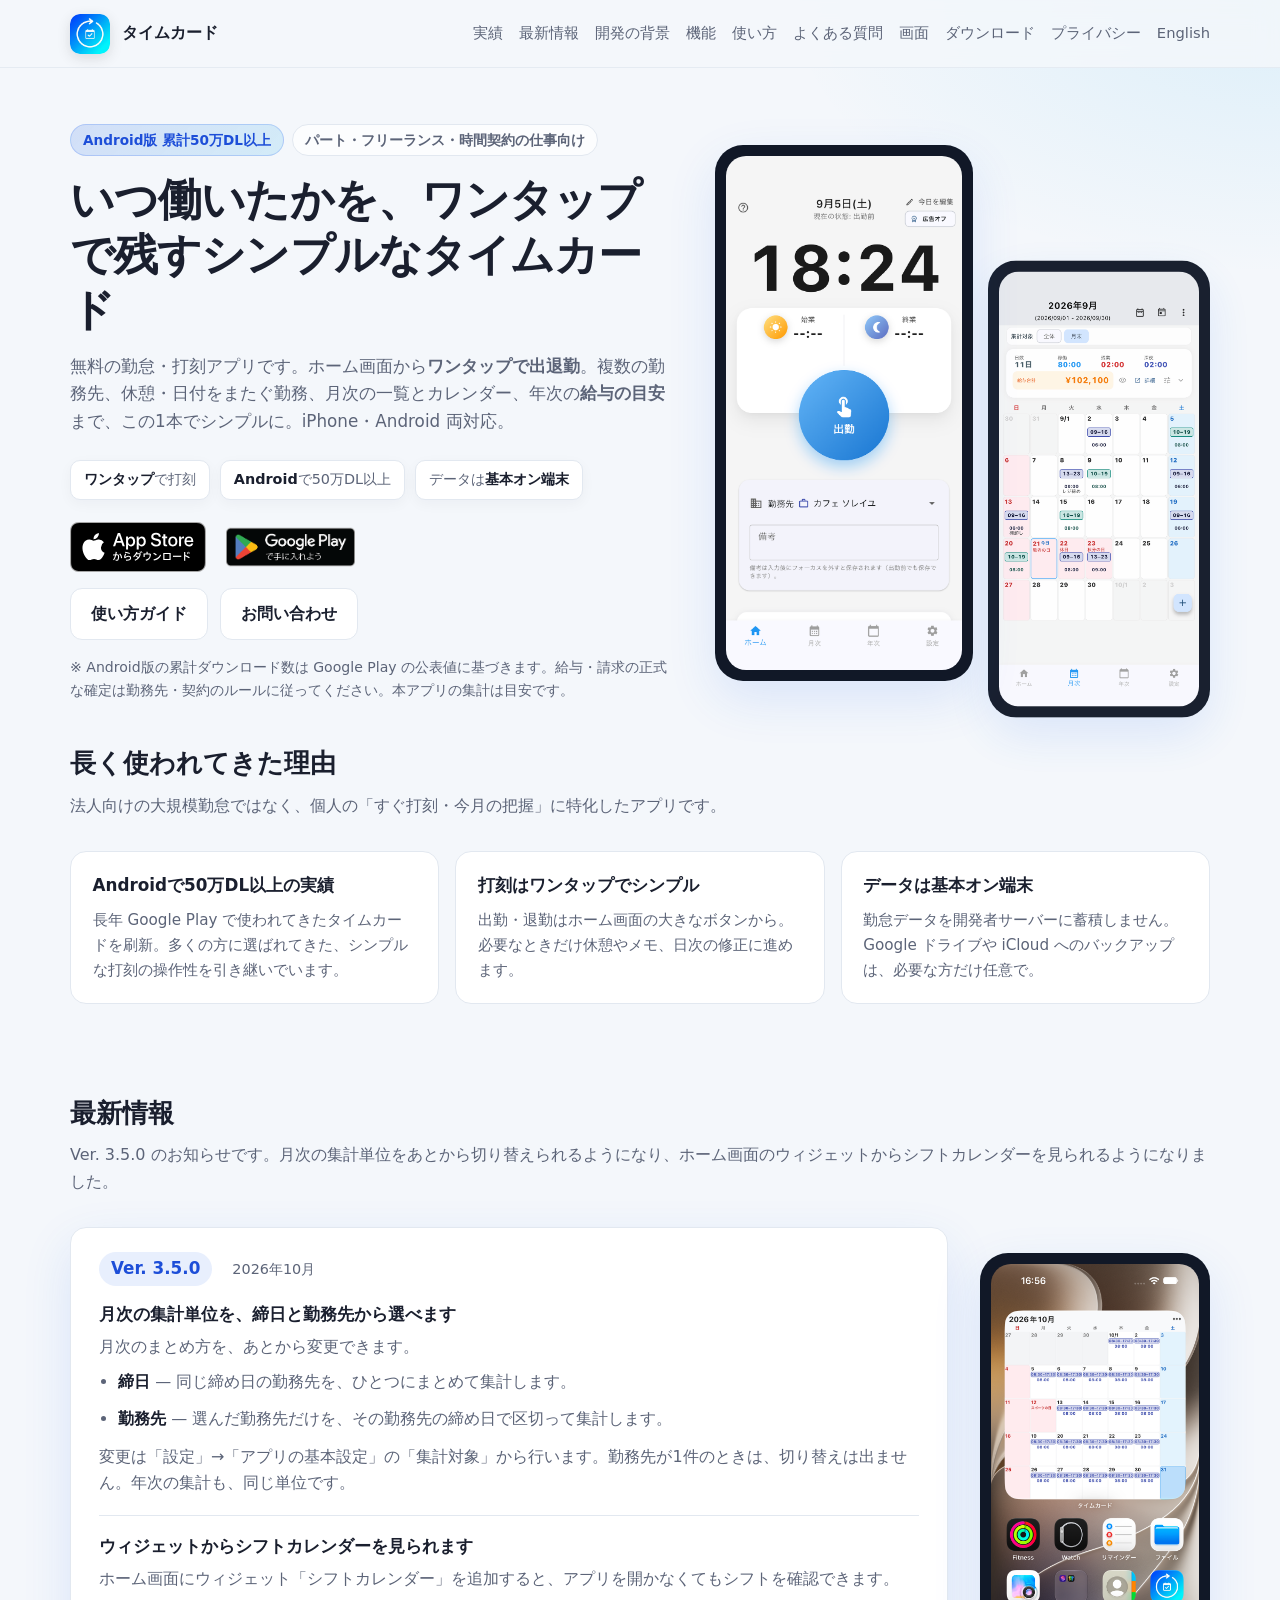
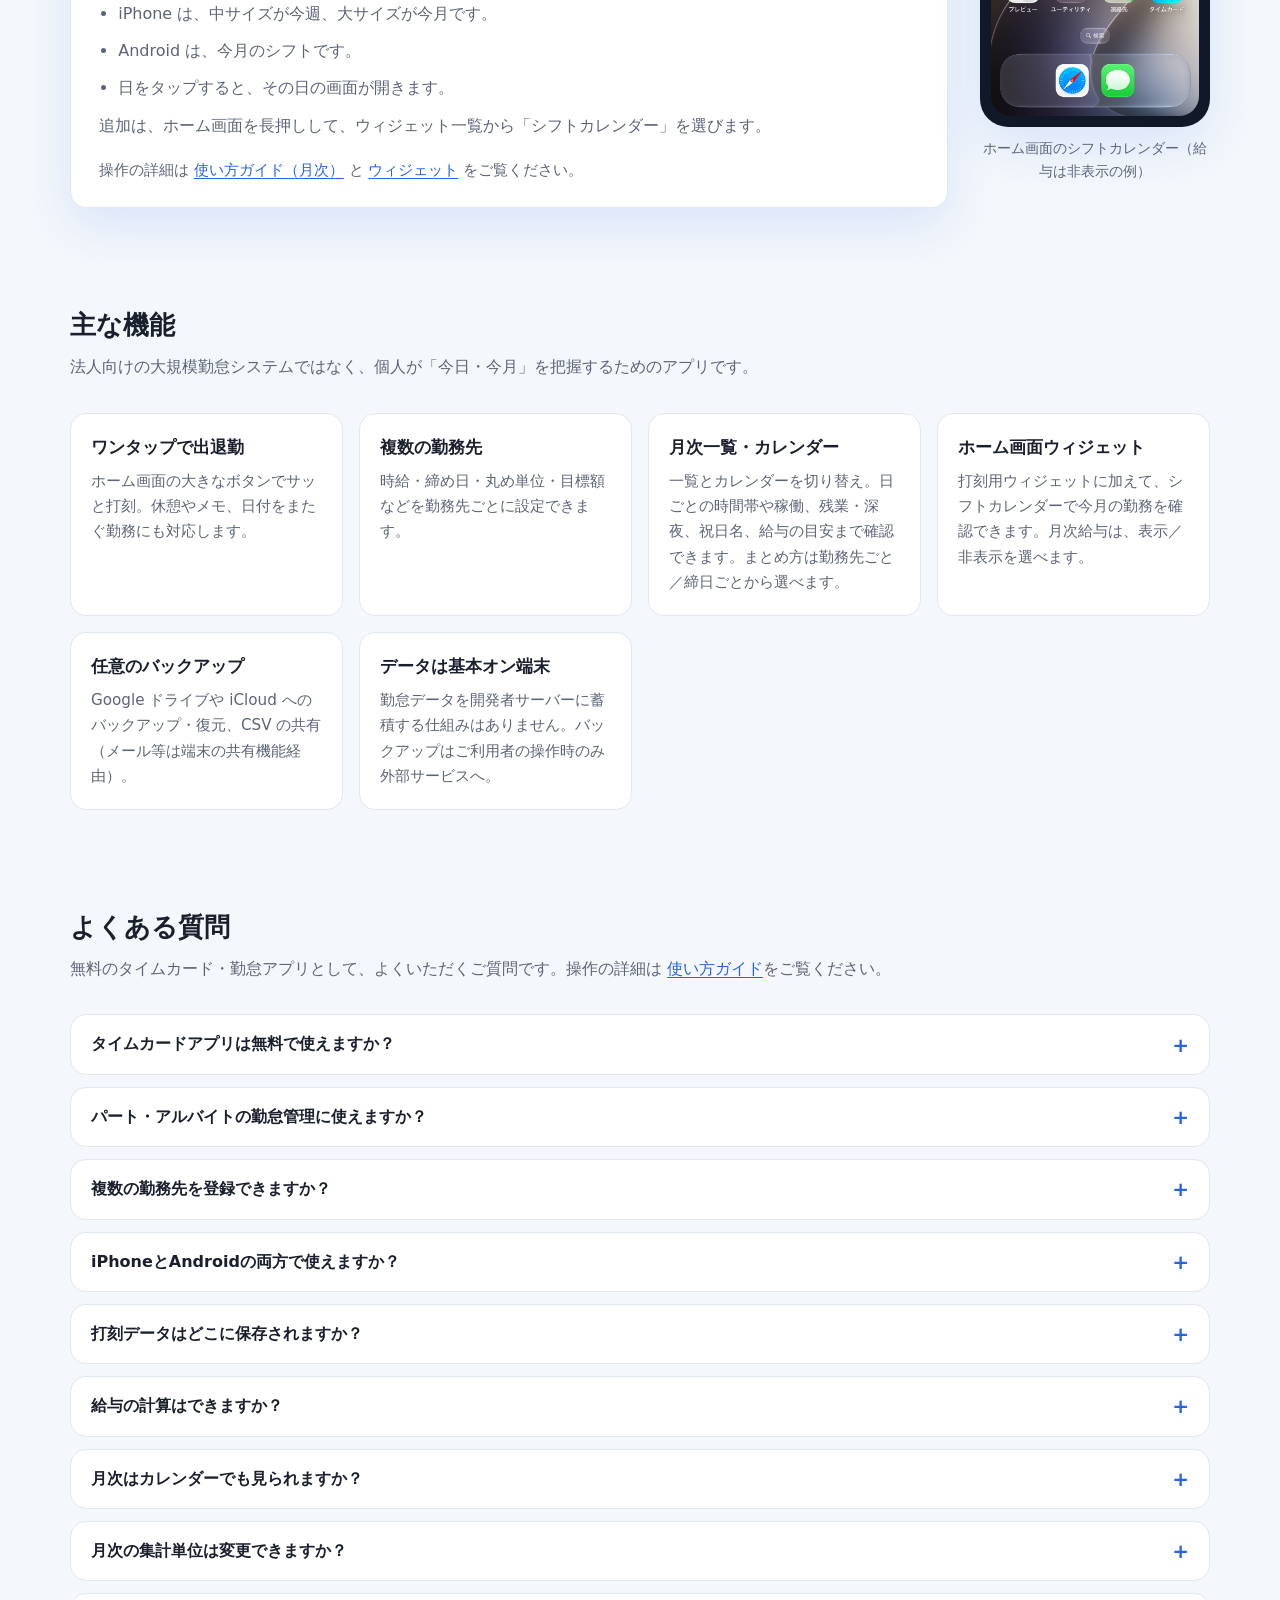
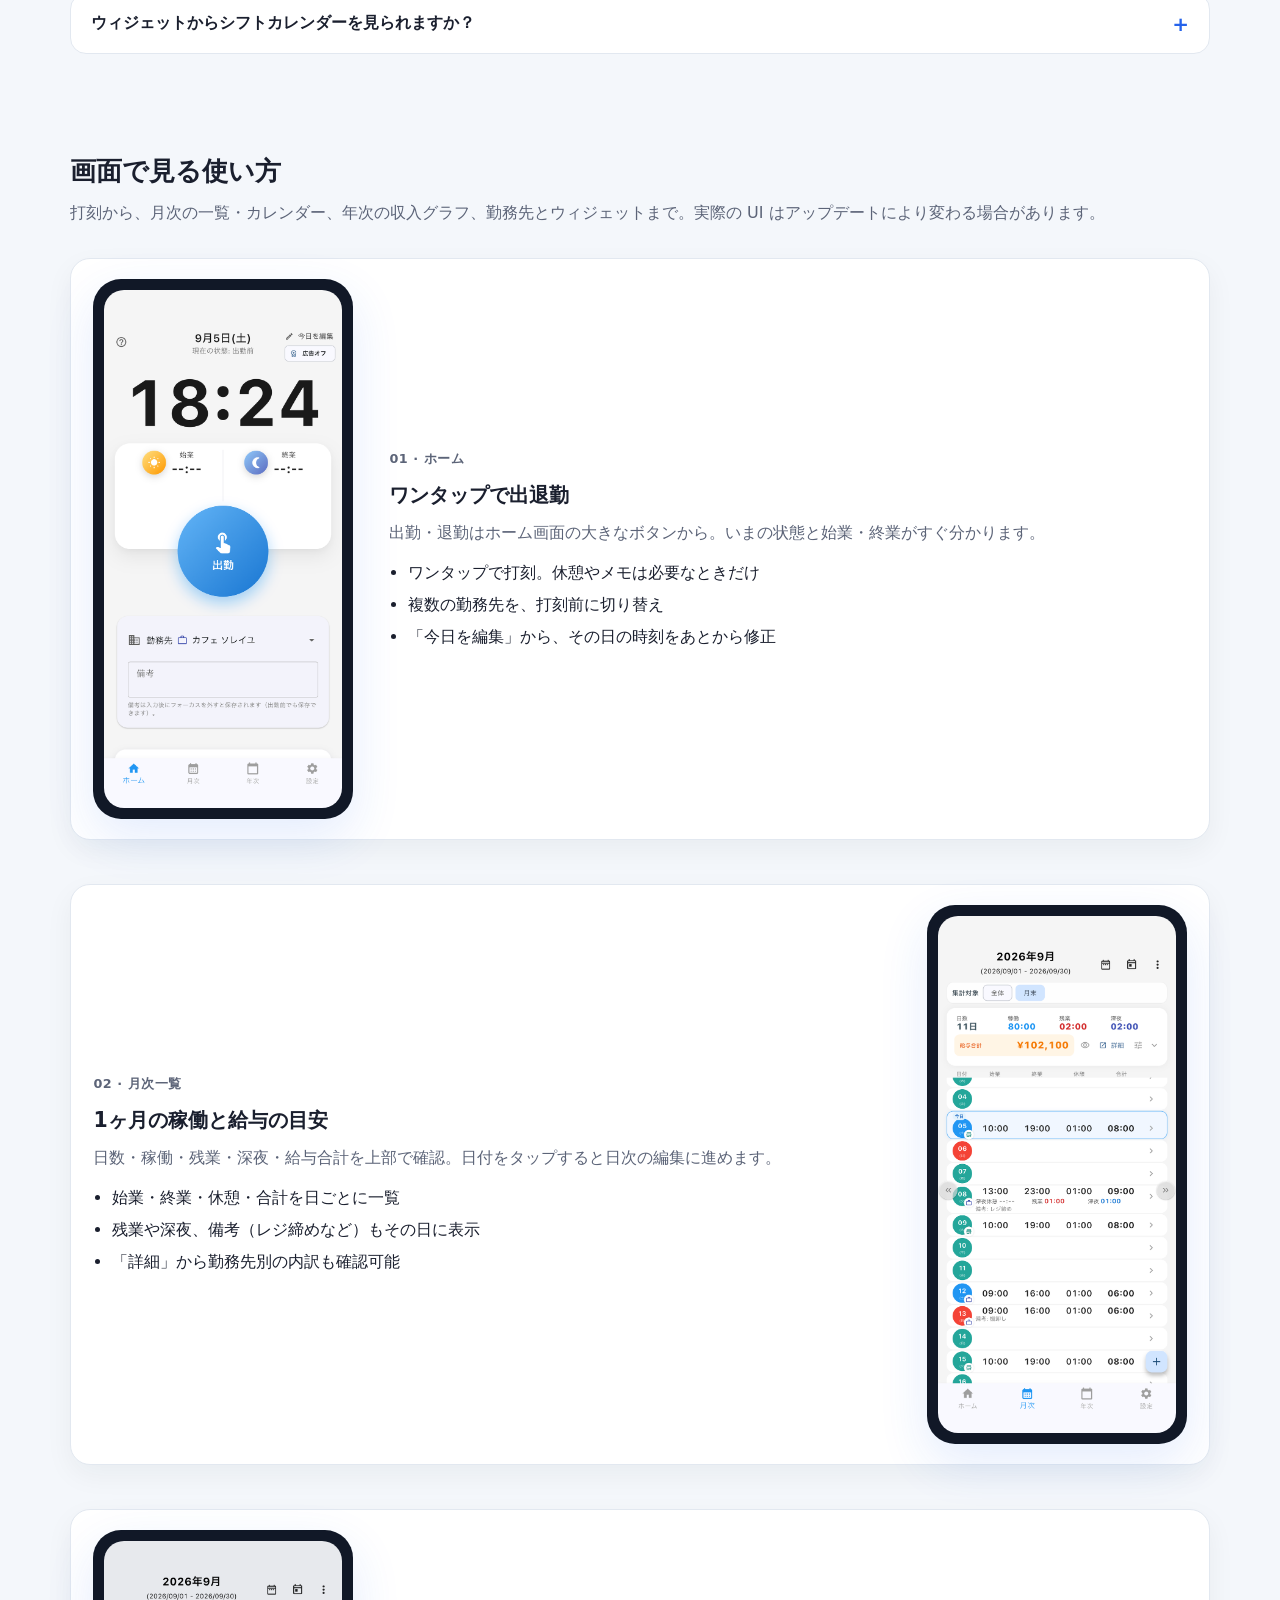
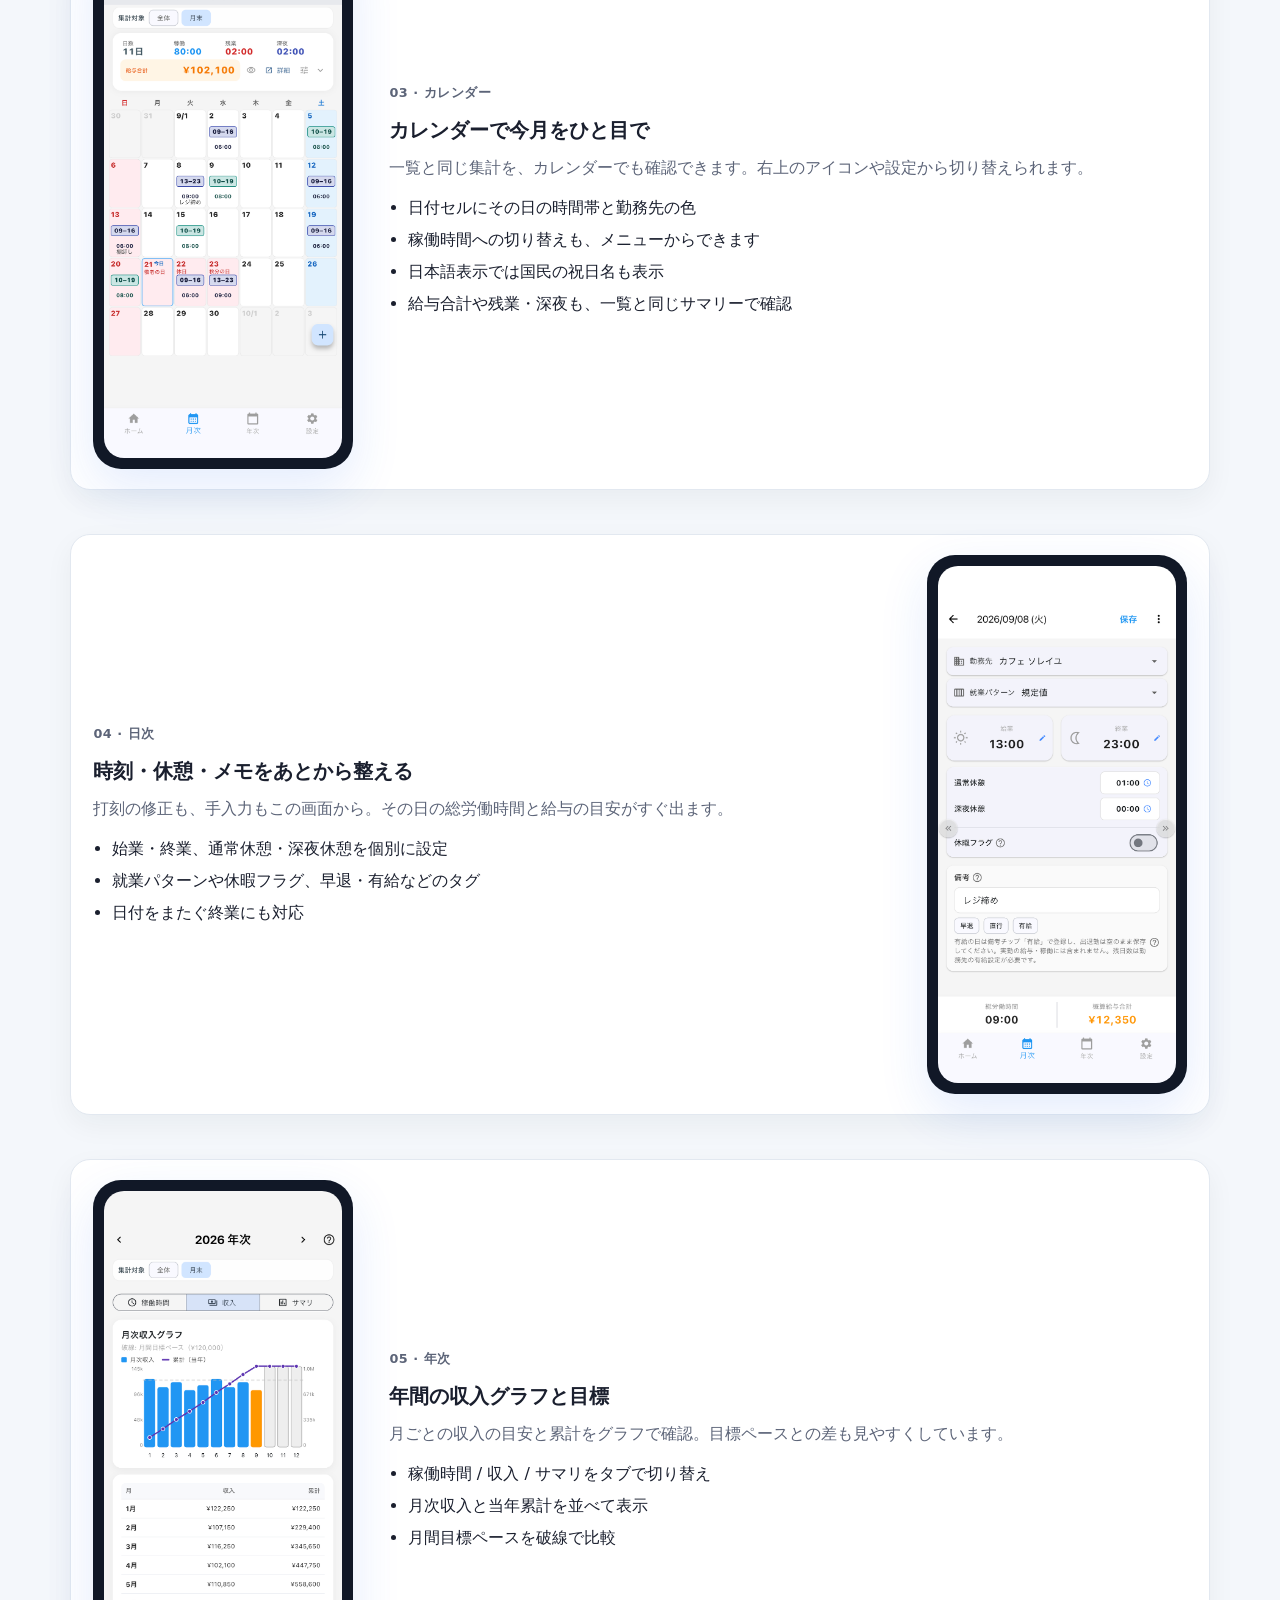
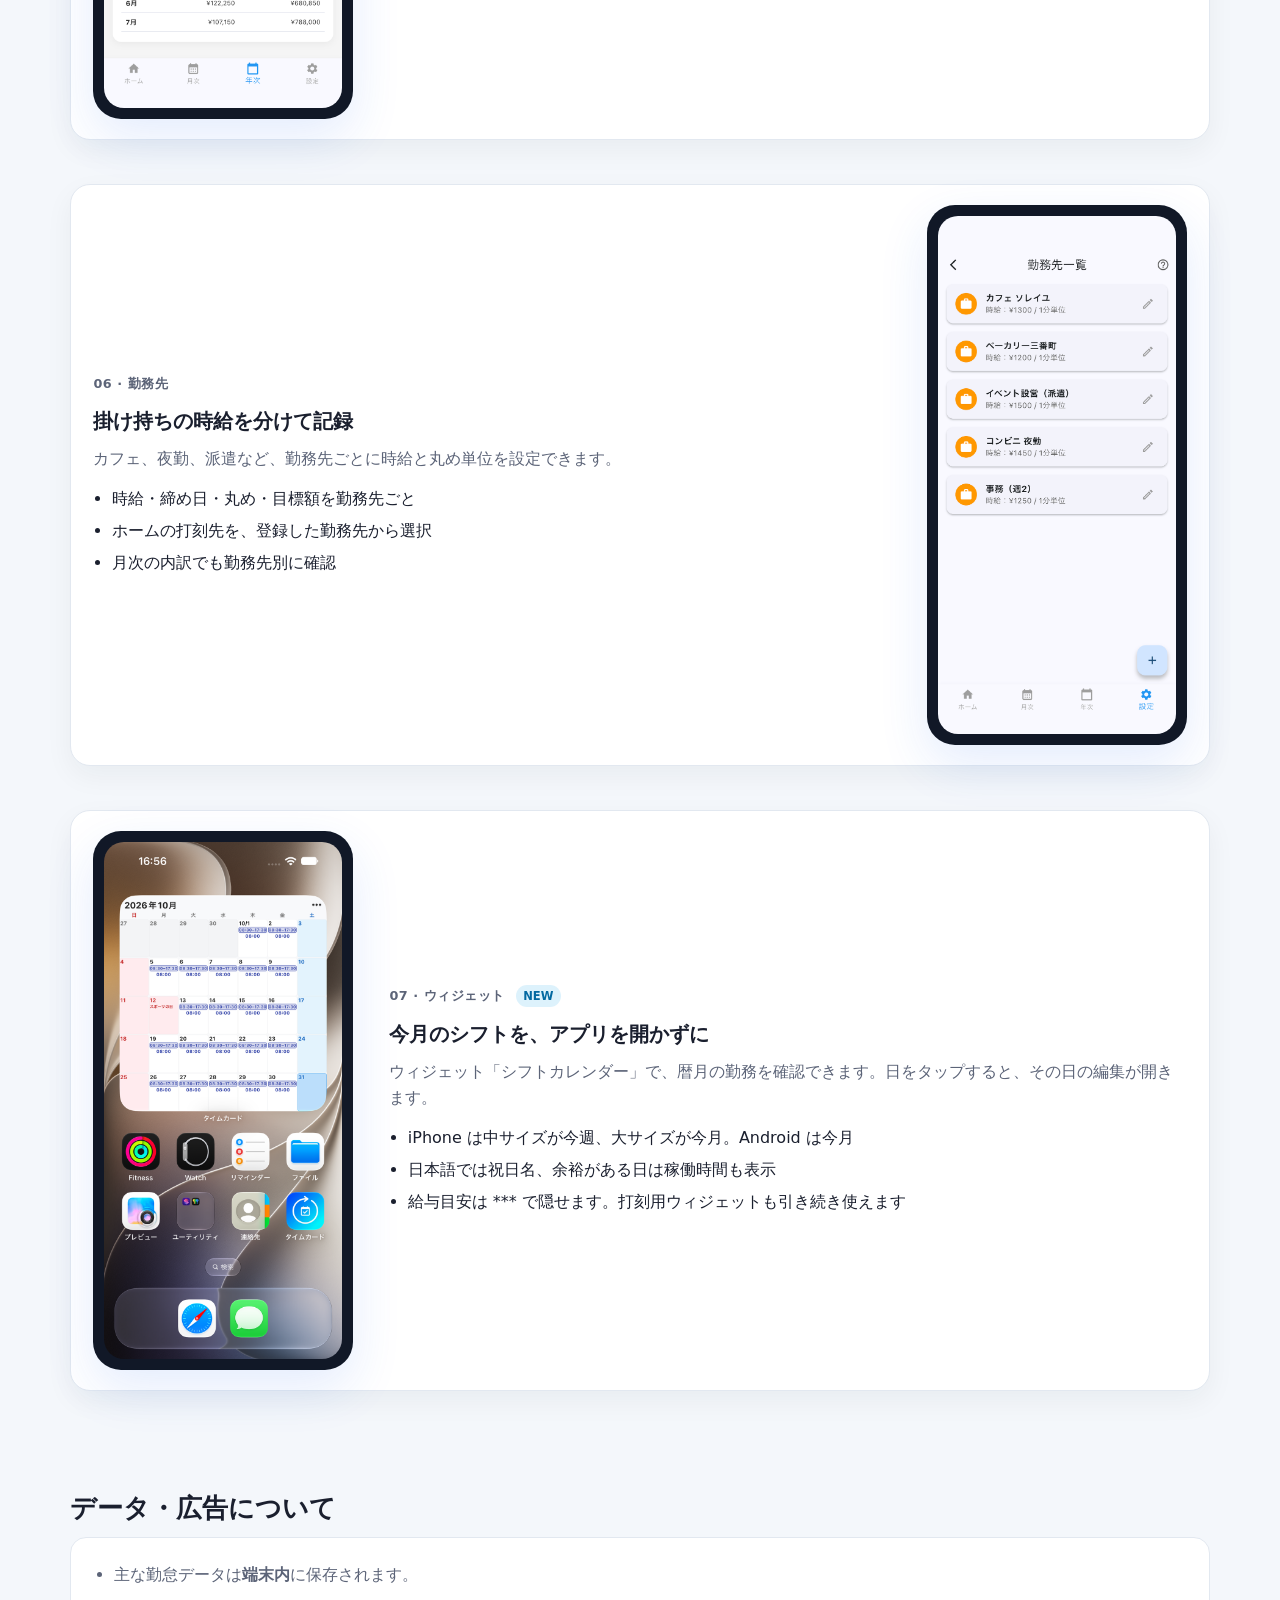
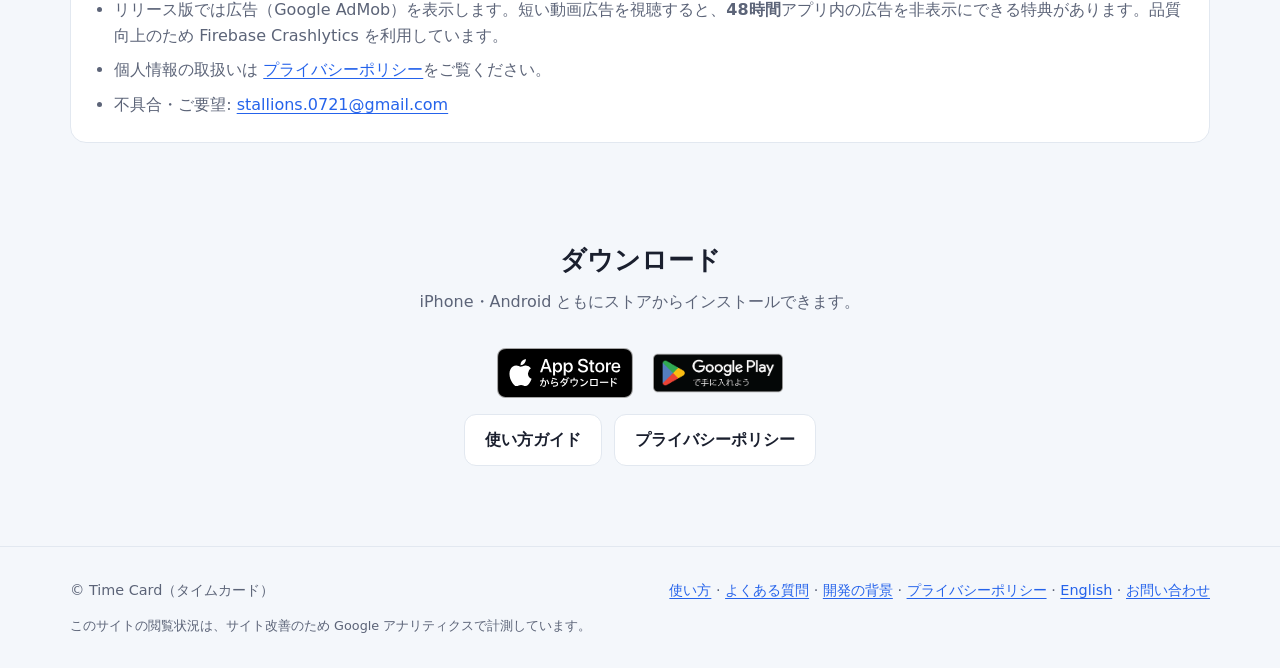
==== commit 078607aa: "公式サイトの閲覧を計測しサイトマップの更新日を直す 公開ページに Google アナリティクスを入れ、サイトマップの更新日を2026年11月1日にした。  Co-authored-by: Cursor" ====
--- a/index.html
+++ b/index.html
@@ -772,7 +772,11 @@
           ·
           <a href="mailto:stallions.0721@gmail.com">お問い合わせ</a>
         </span>
+        <p class="site-analytics-note">
+          このサイトの閲覧状況は、サイト改善のため Google アナリティクスで計測しています。
+        </p>
       </div>
     </footer>
+    <script src="ga.js"></script>
   </body>
 </html>
--- a/styles.css
+++ b/styles.css
@@ -630,6 +630,12 @@
   justify-content: space-between;
 }
 
+.site-analytics-note {
+  flex-basis: 100%;
+  margin: 0;
+  font-size: 0.8rem;
+}
+
 /* 使い方ガイド */
 .guide-page {
   padding: 2rem 0 4rem;
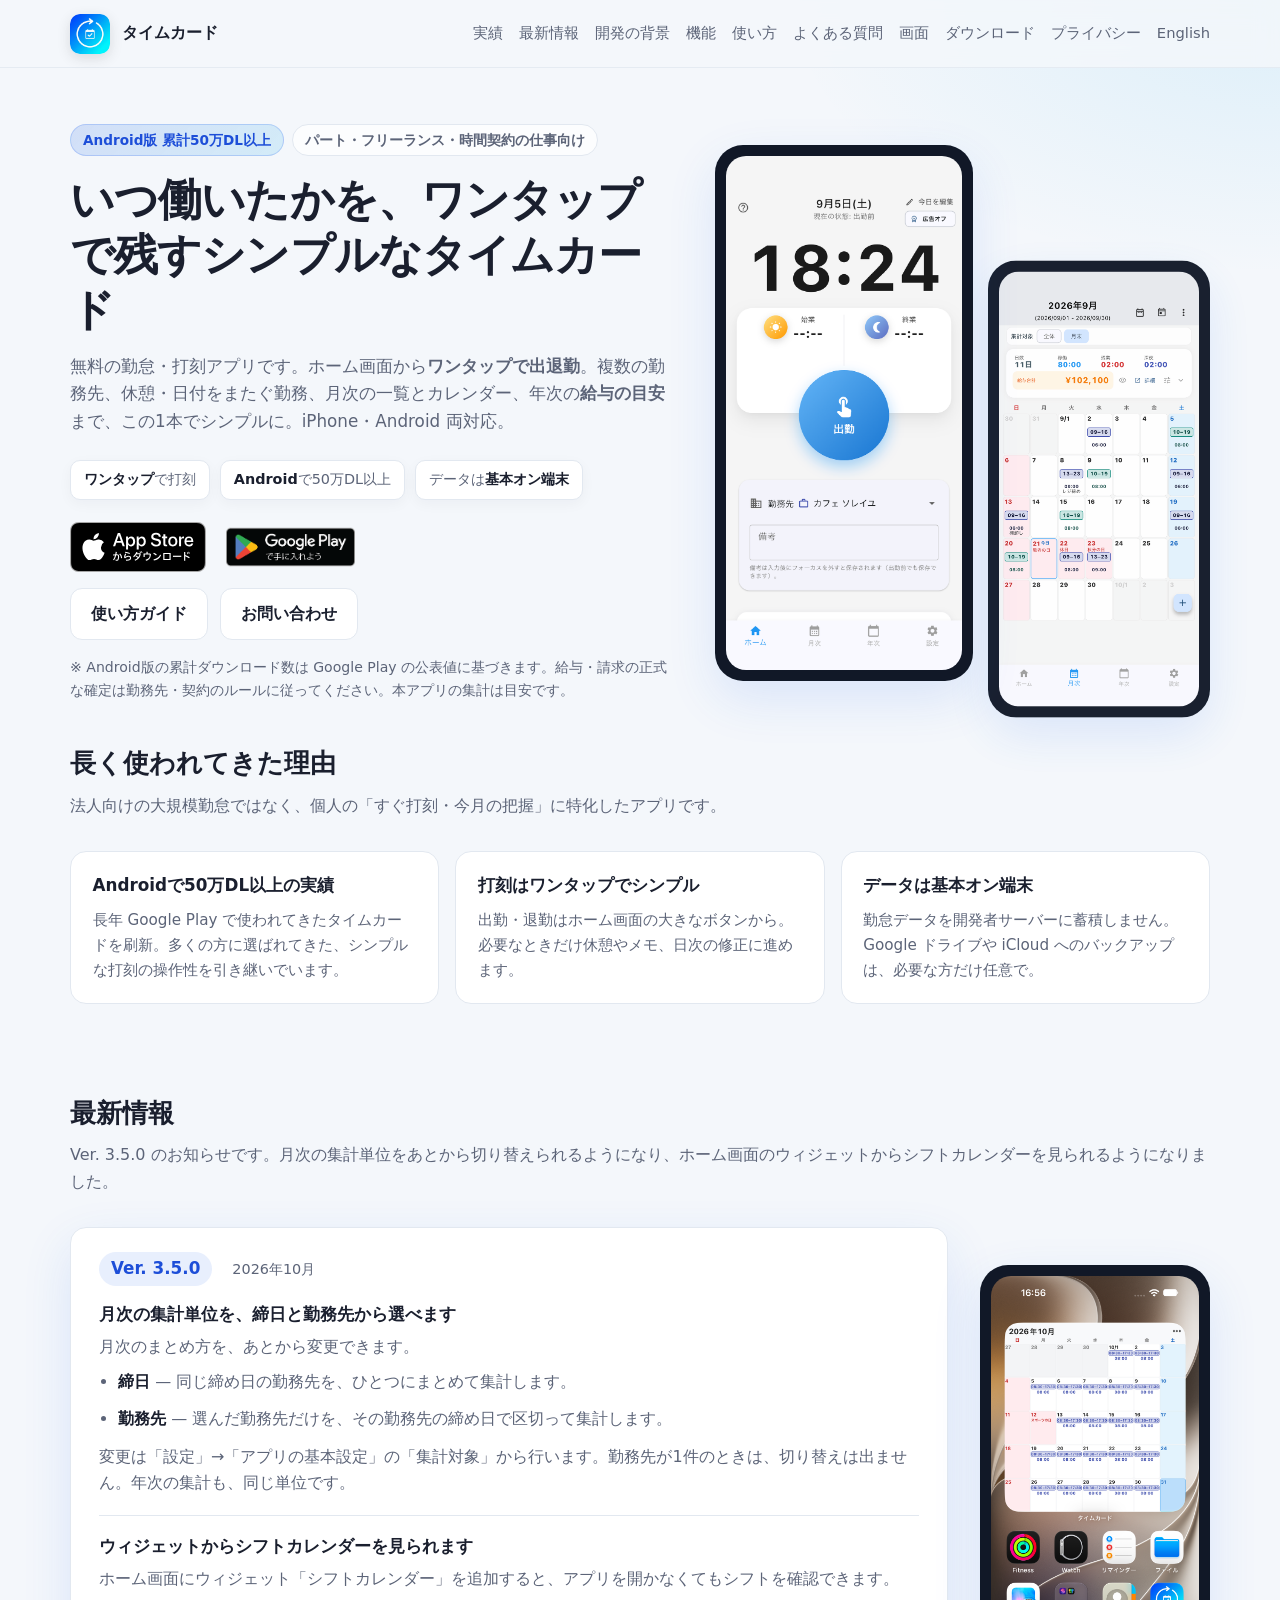
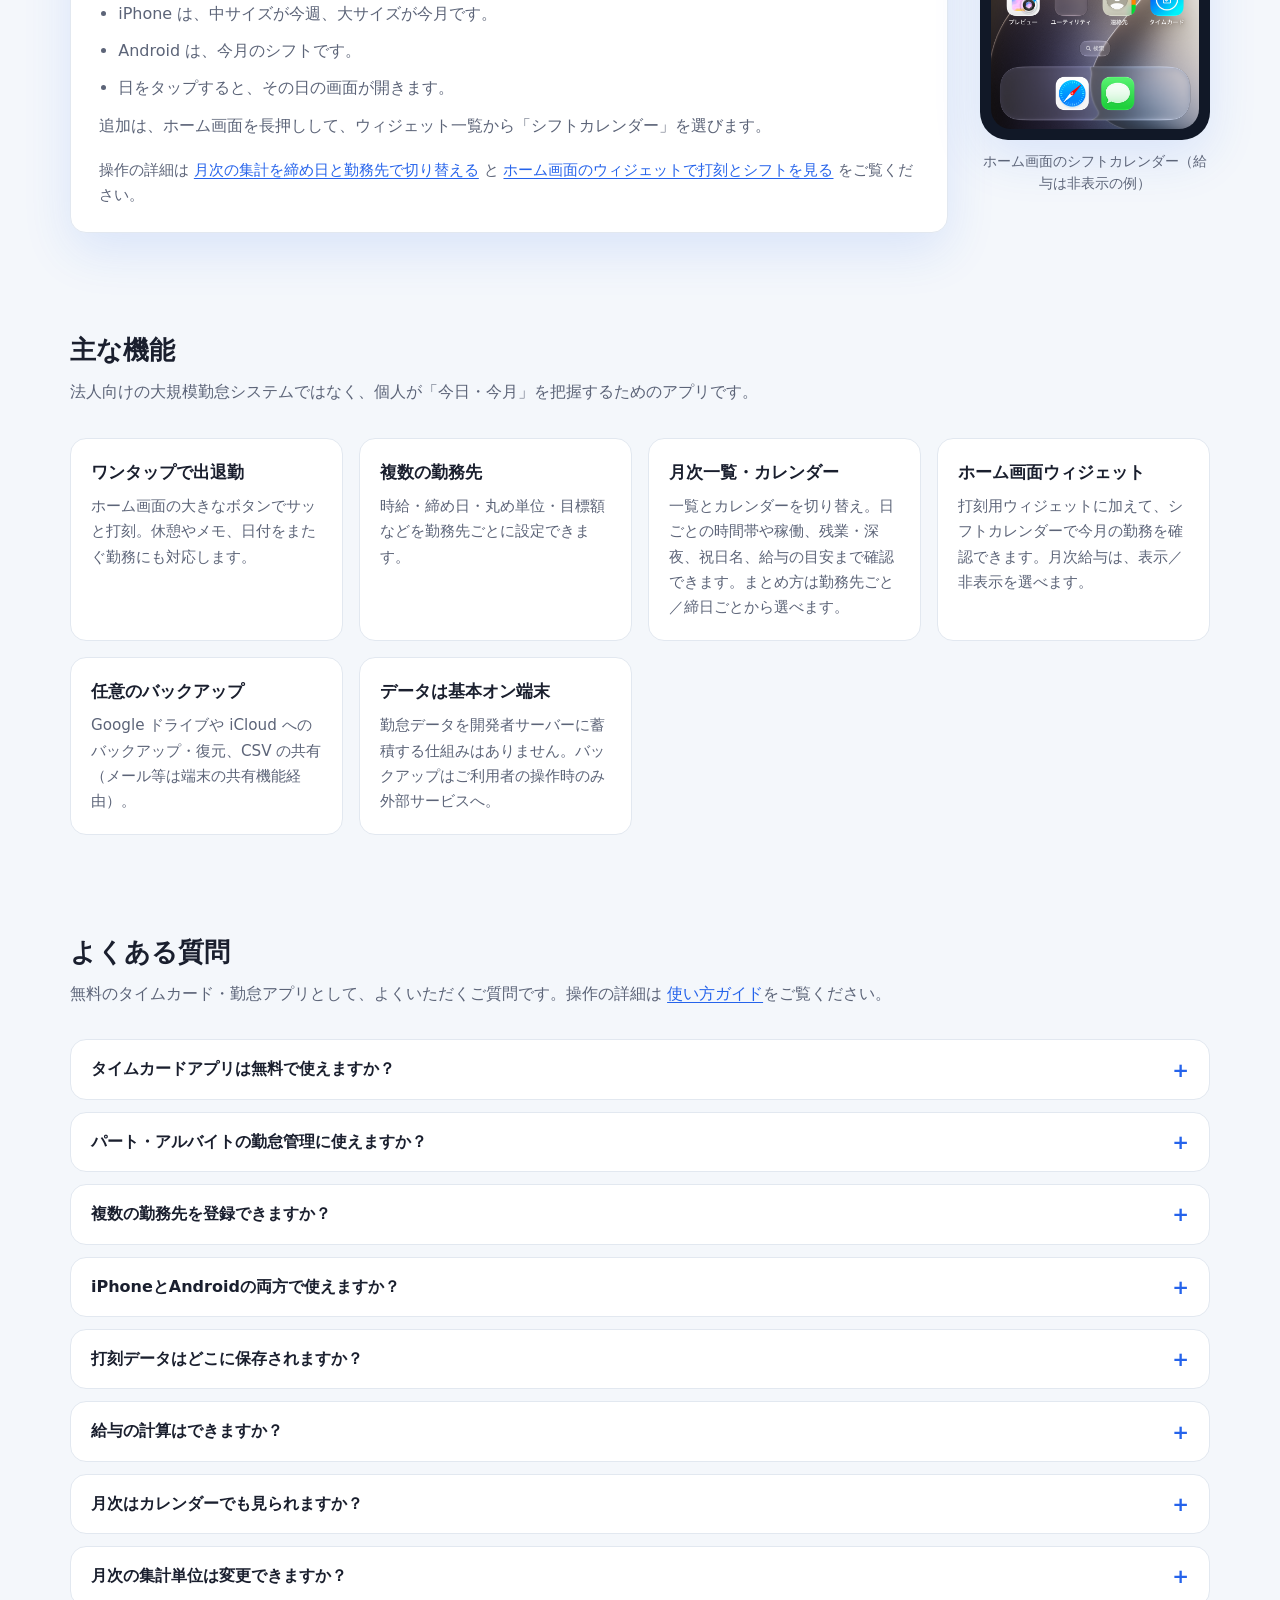
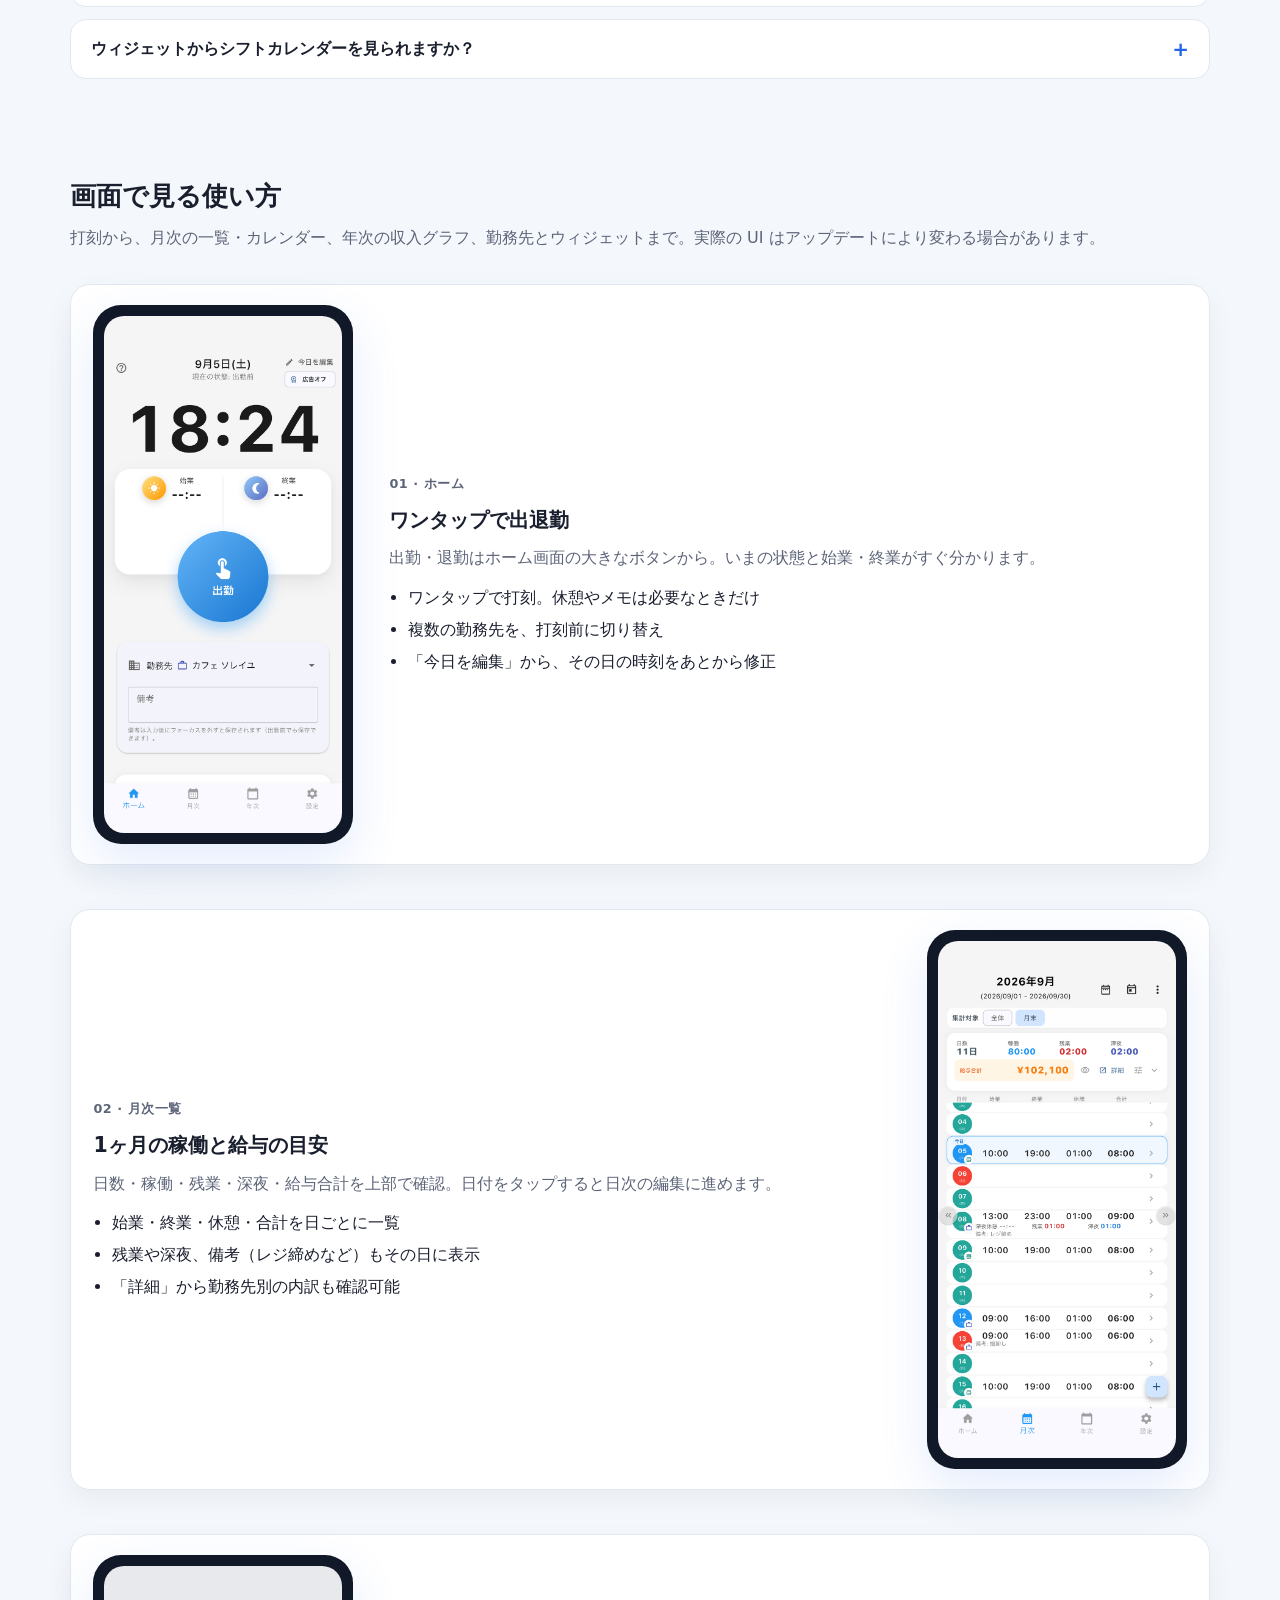
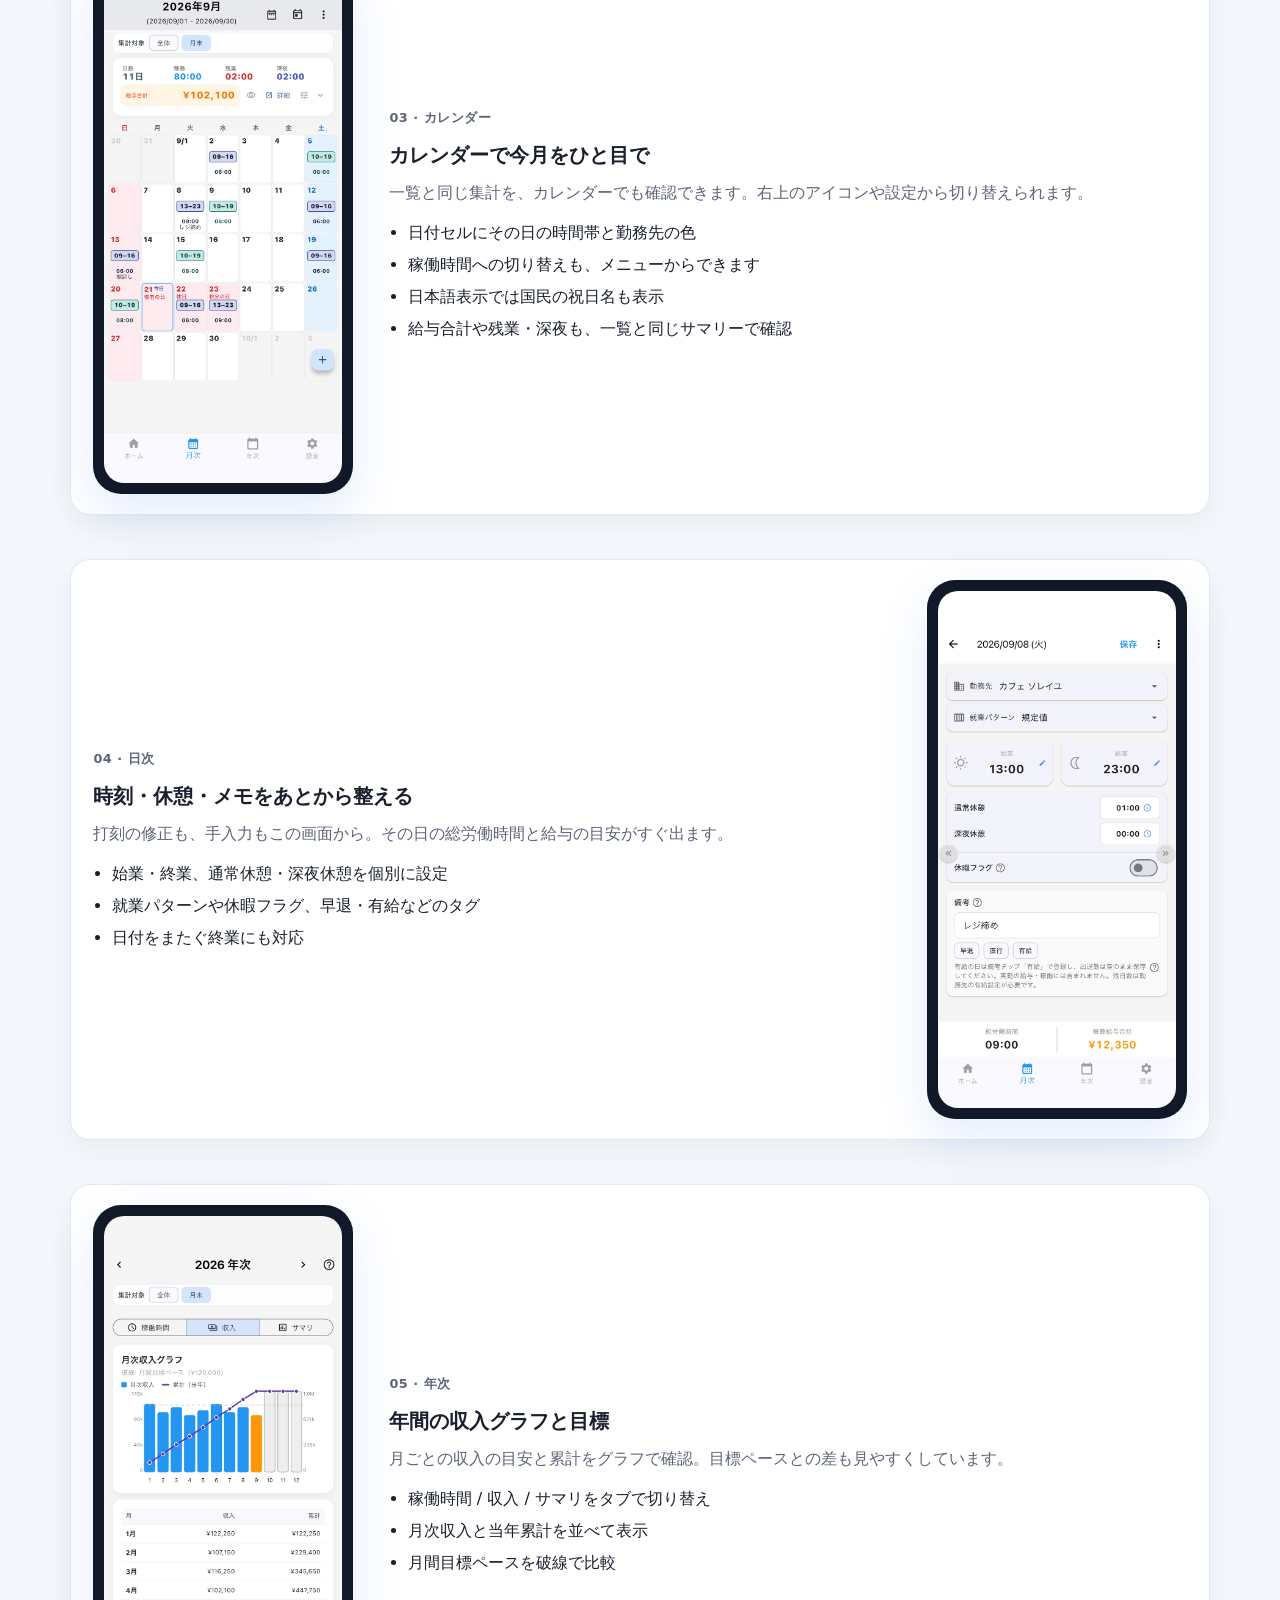
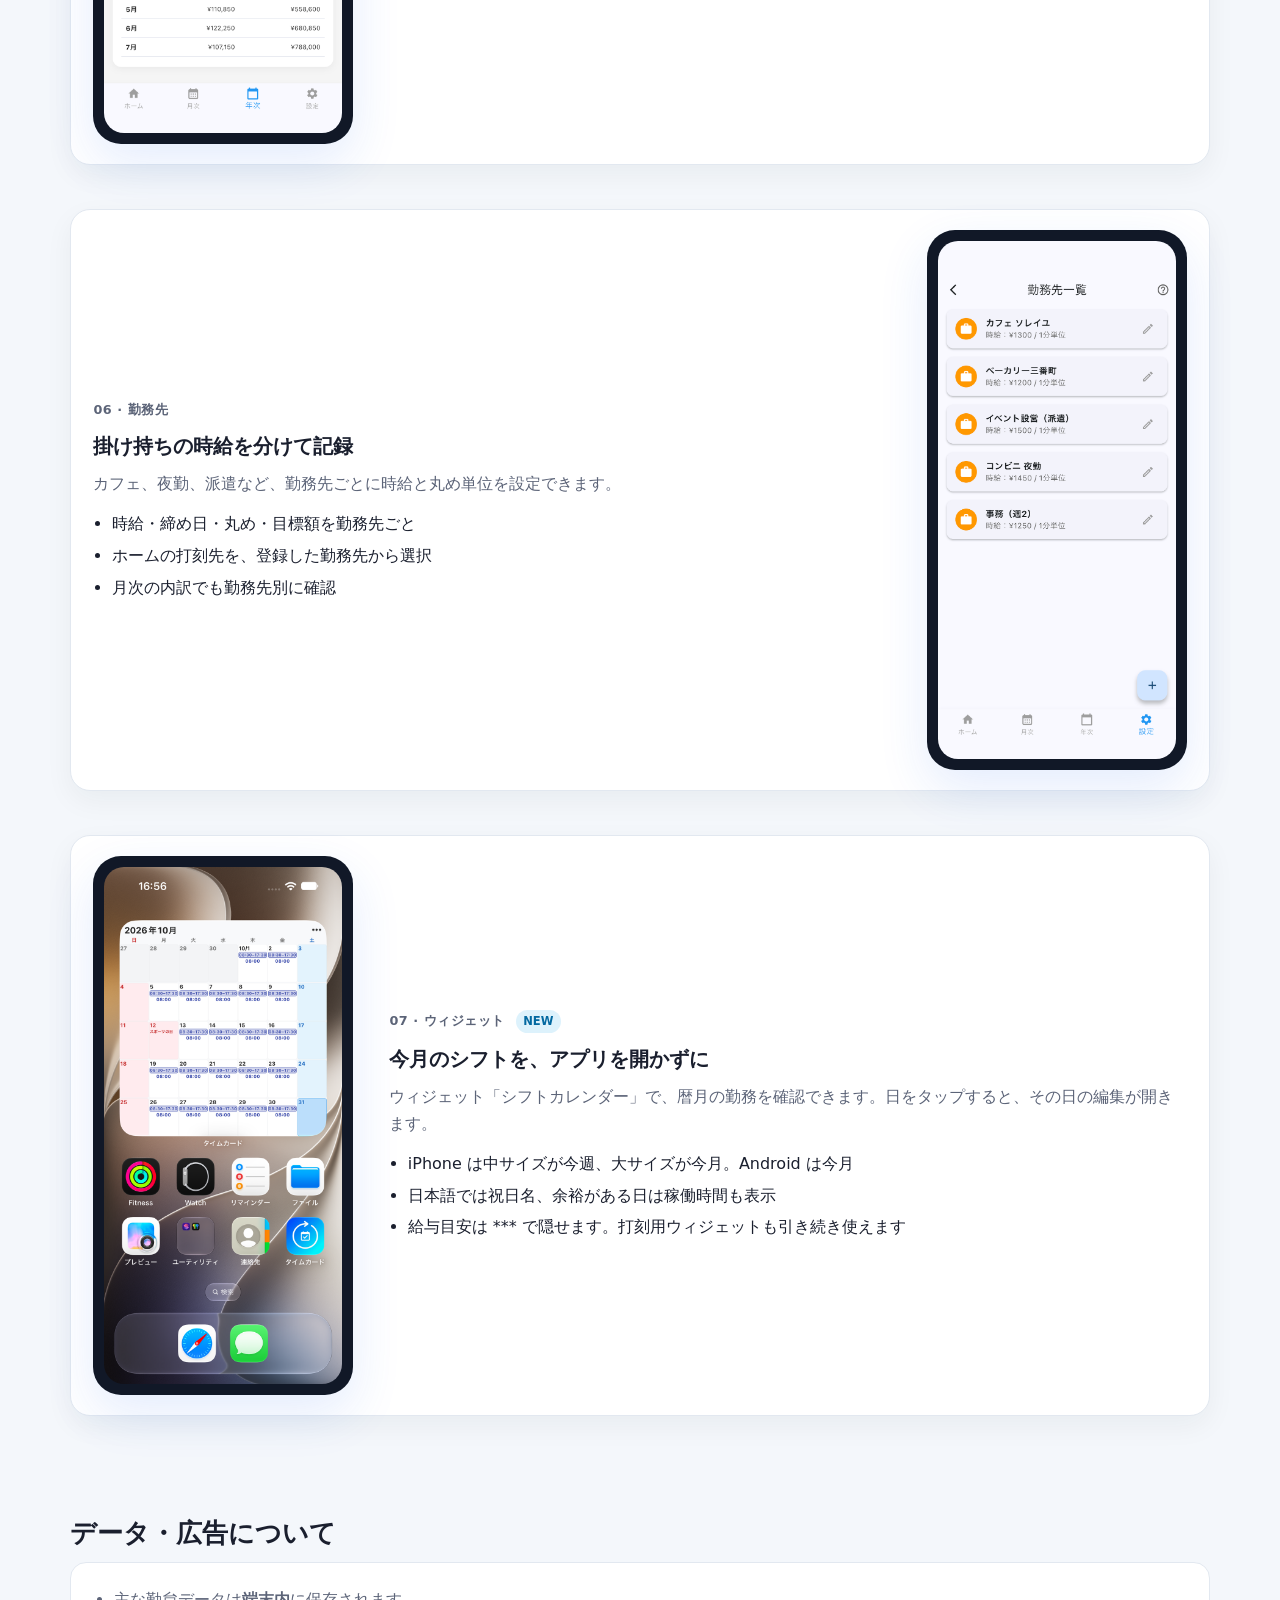
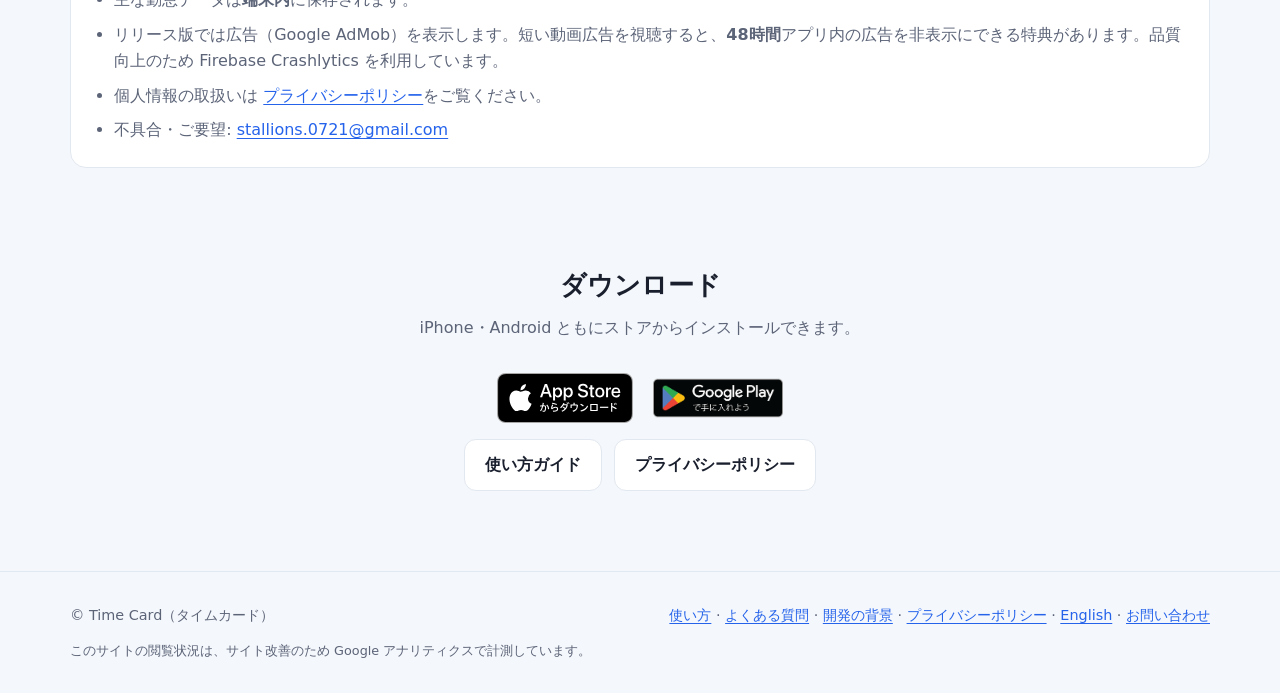
==== commit 2de5cc92: "機能案内ページを追加し英語ページの日本語表記を直す ウィジェットと月次集計の案内ページを日英で追加した。 英語ページに残っていたウィジェット名を英語表記にした。  Co-authored-by: Cu" ====
--- a/index.html
+++ b/index.html
@@ -377,9 +377,9 @@
               </div>
               <p class="whats-new-more">
                 操作の詳細は
-                <a href="help.html#month">使い方ガイド（月次）</a>
+                <a href="monthly-totals.html">月次の集計を締め日と勤務先で切り替える</a>
                 と
-                <a href="help.html#widget">ウィジェット</a>
+                <a href="widget-shift.html">ホーム画面のウィジェットで打刻とシフトを見る</a>
                 をご覧ください。
               </p>
             </article>
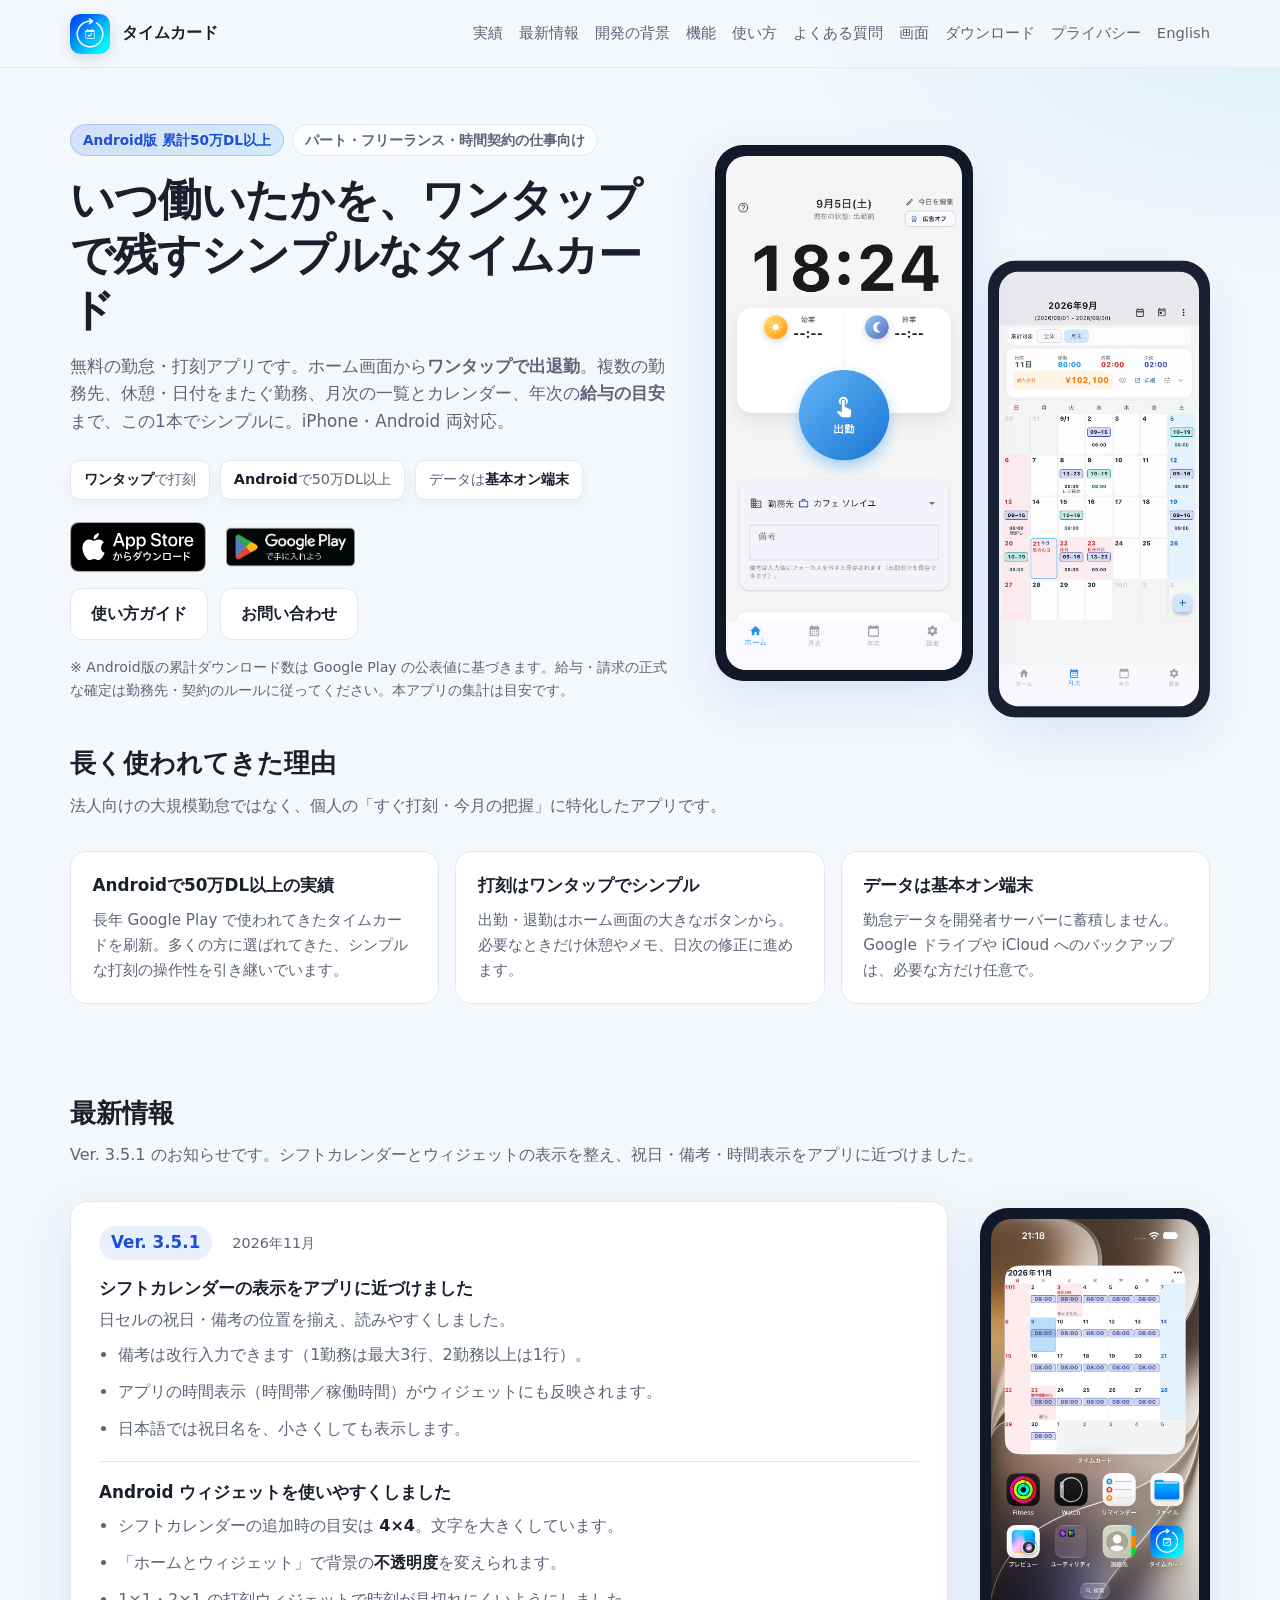
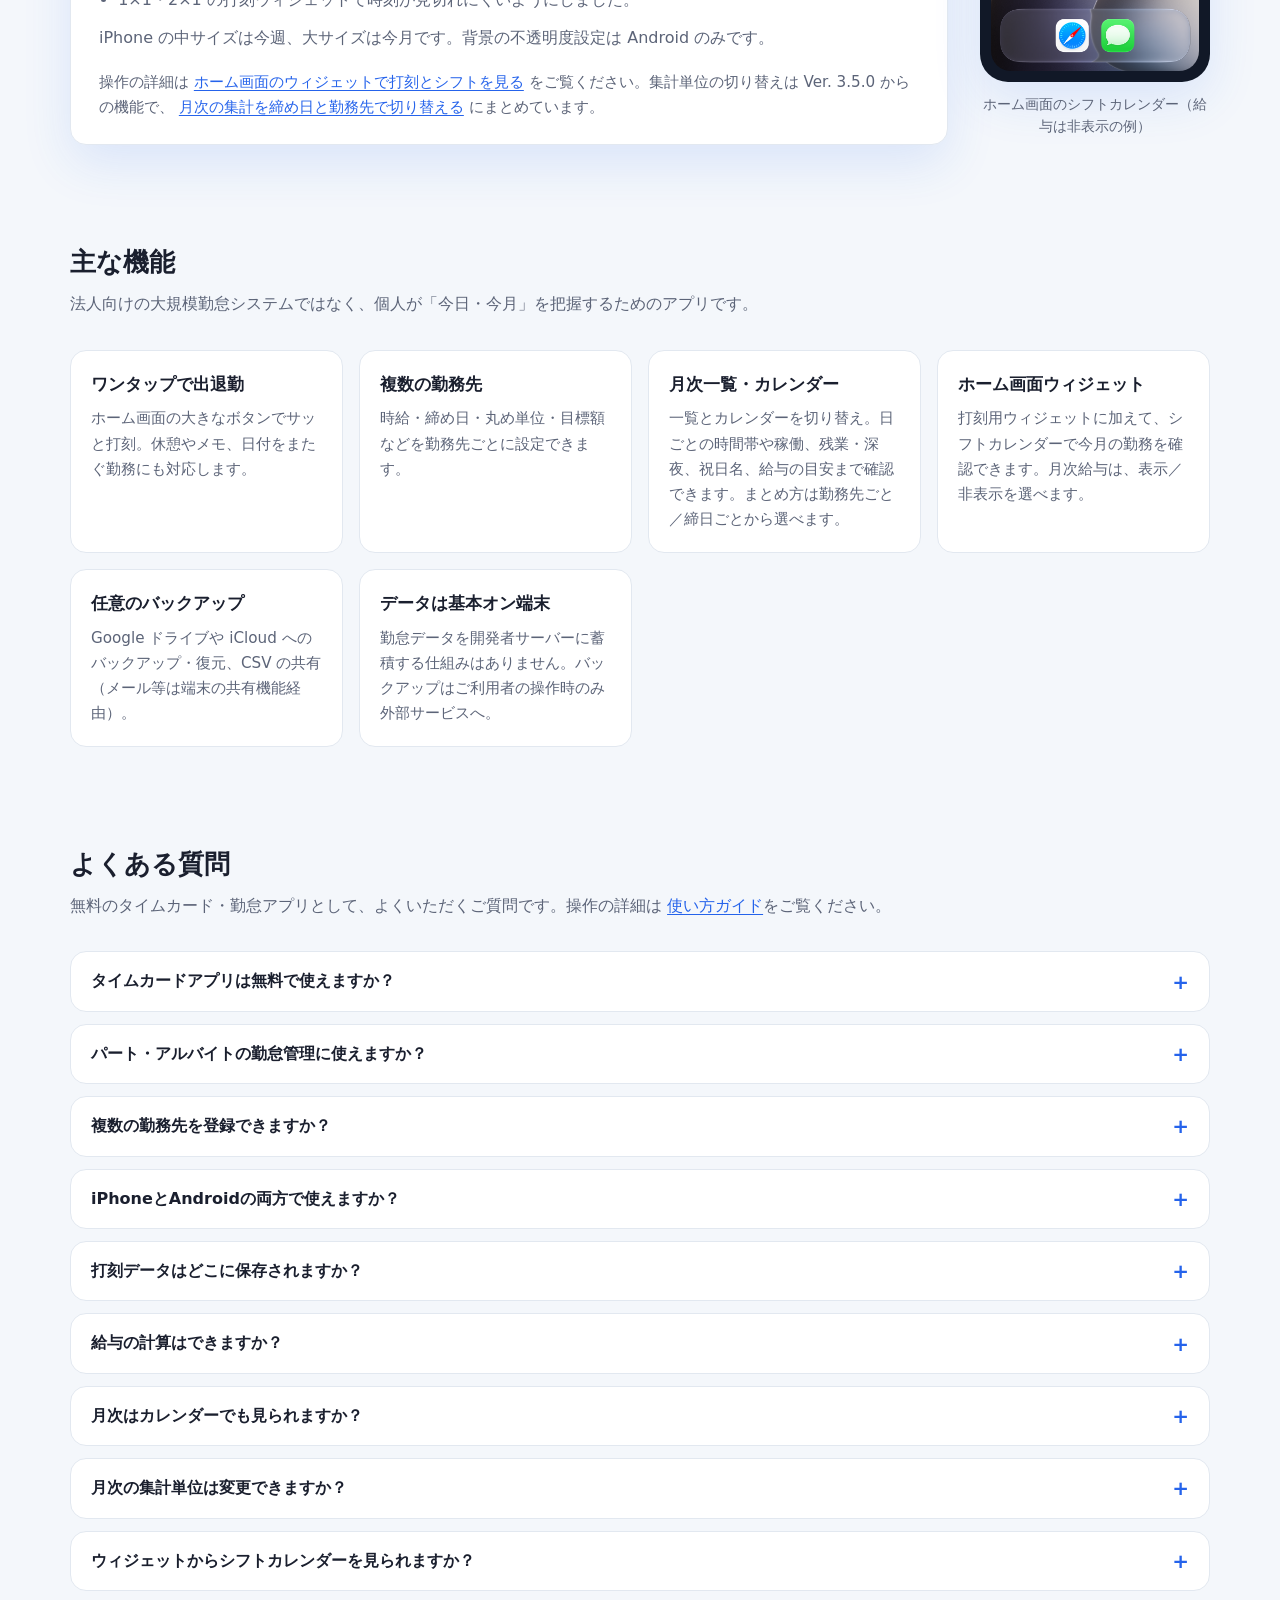
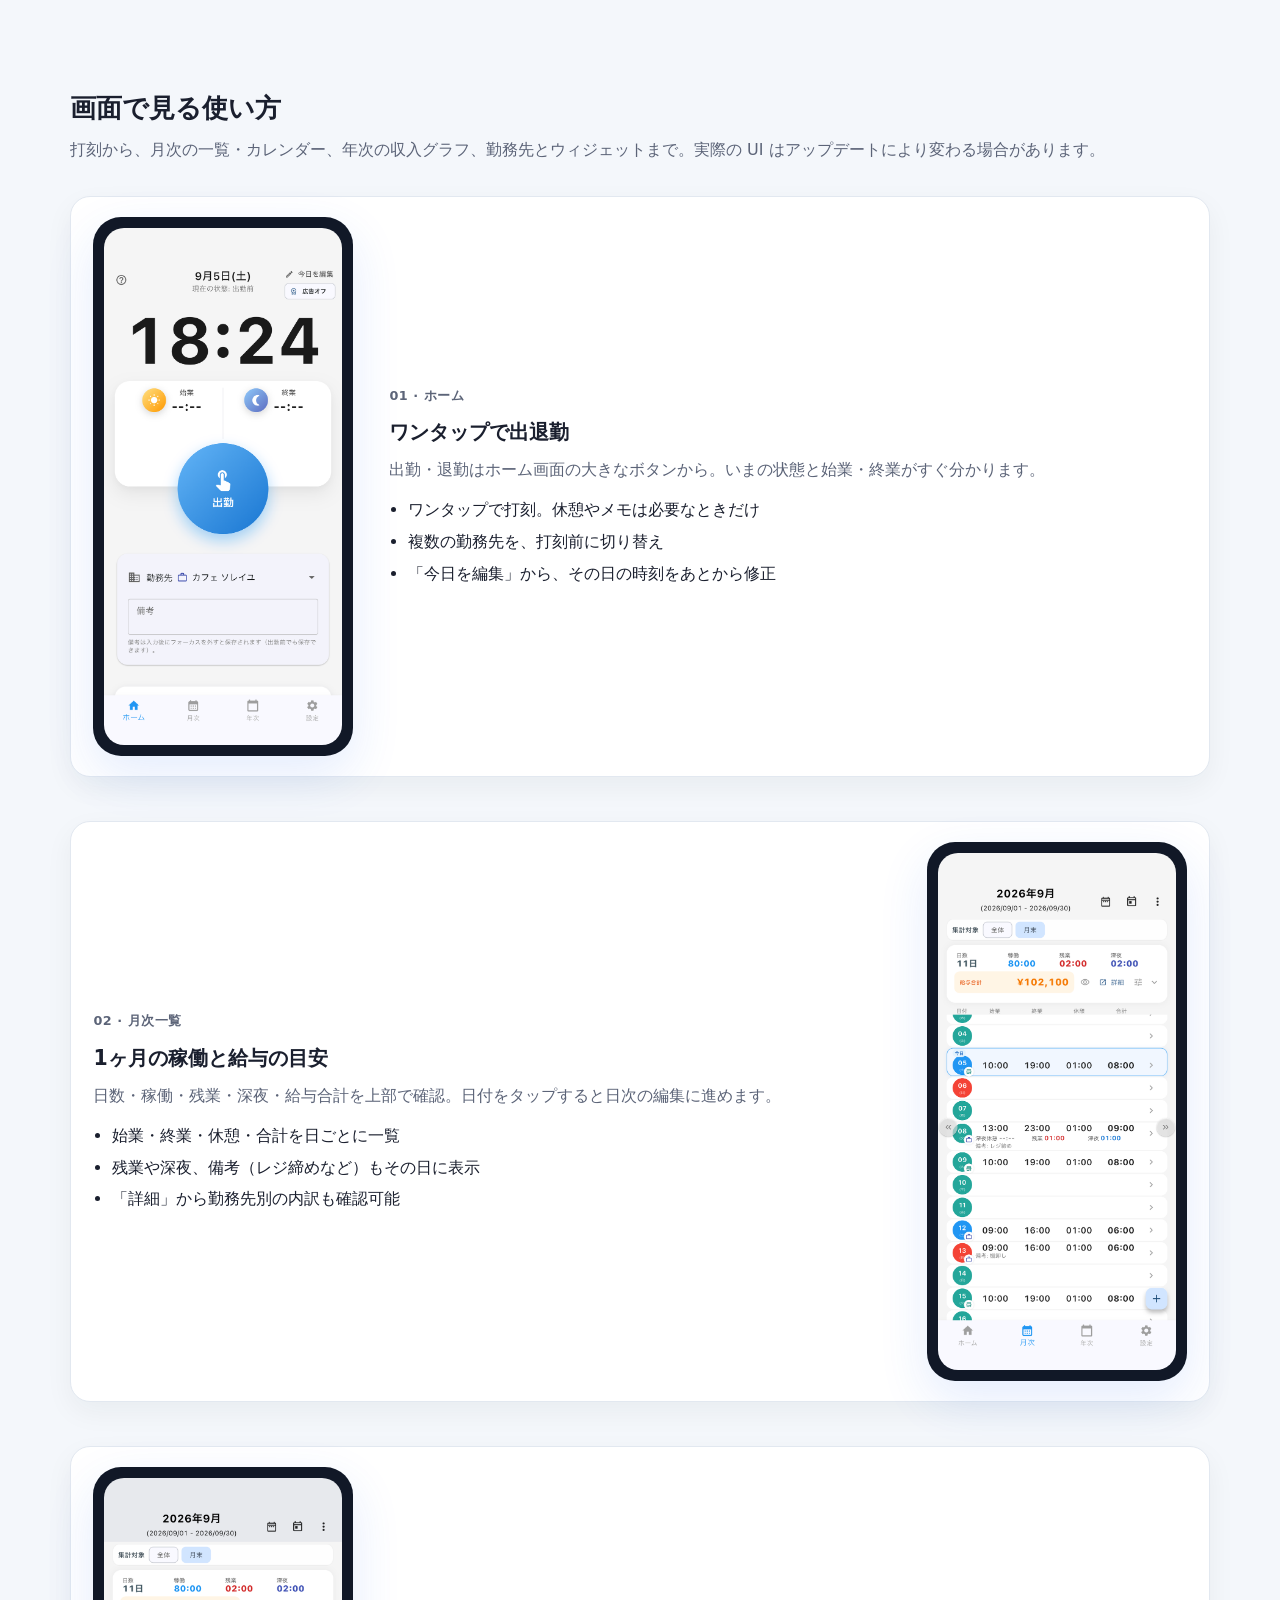
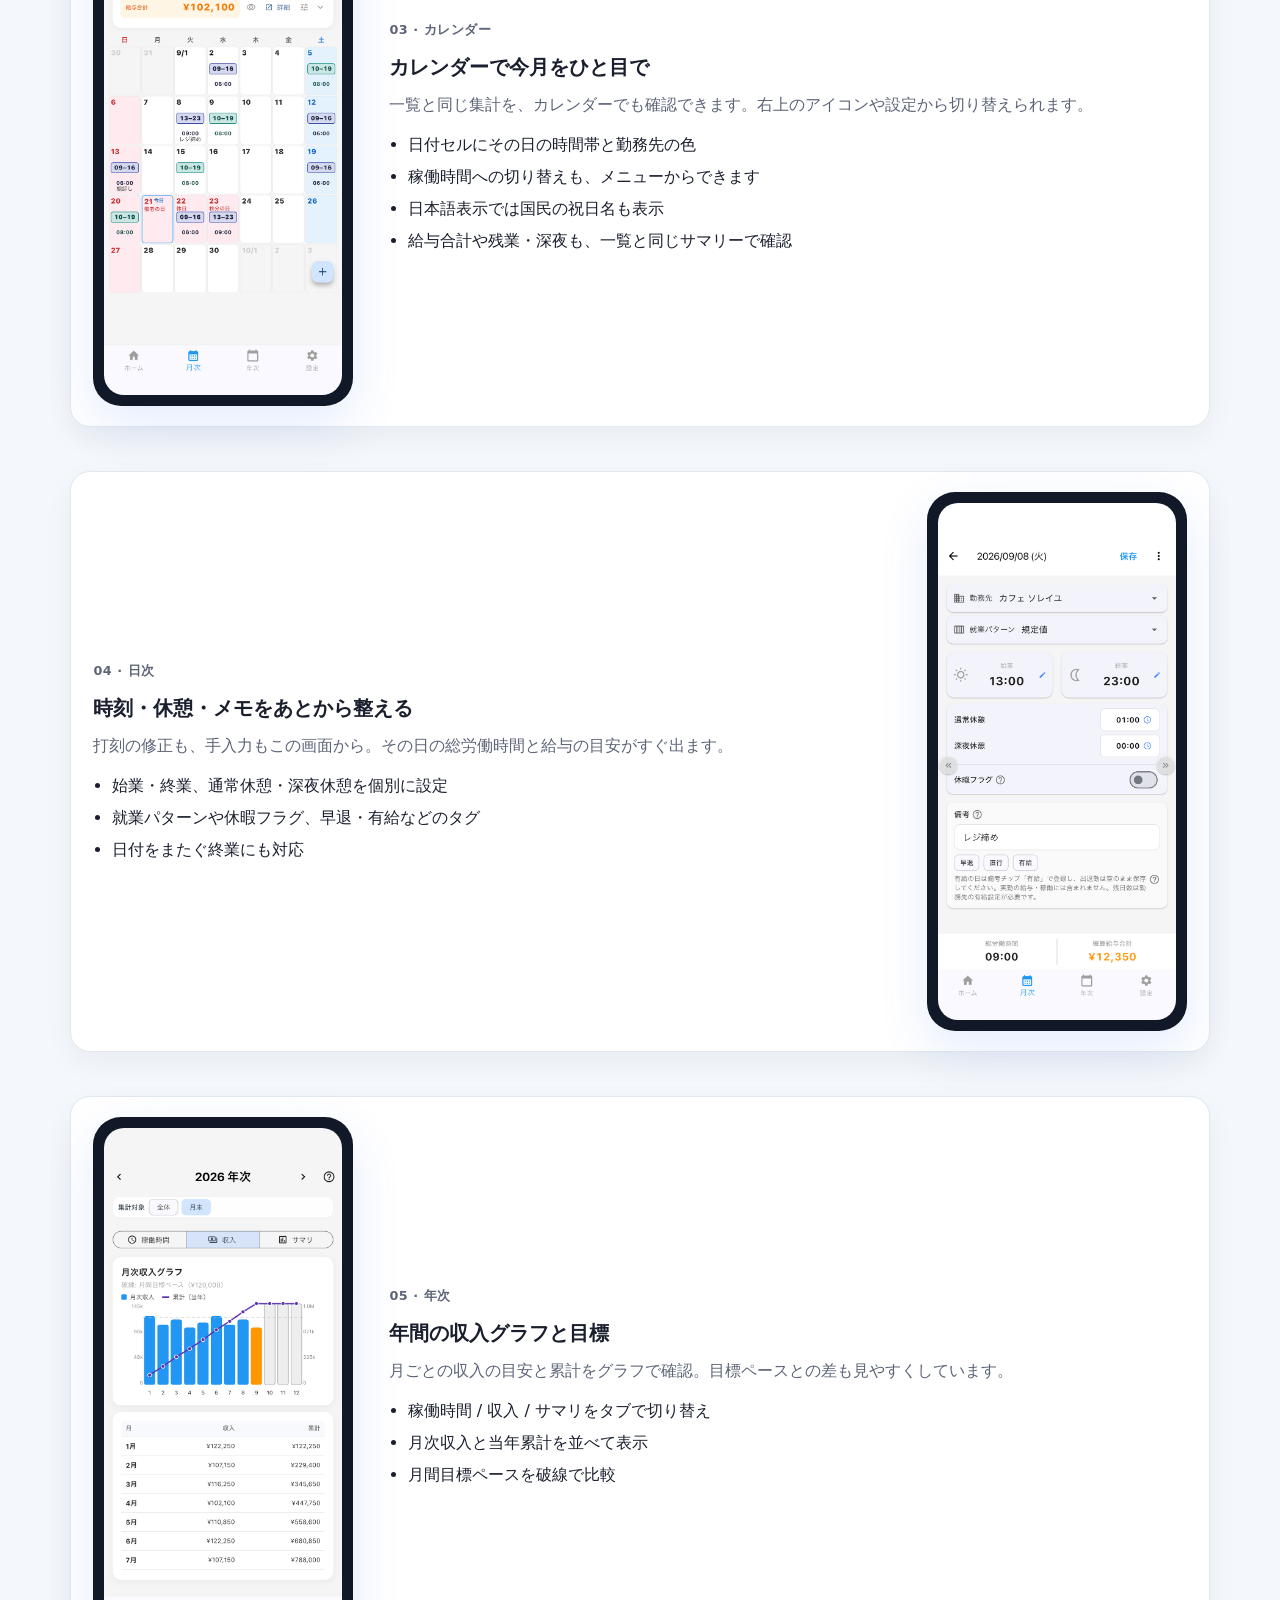
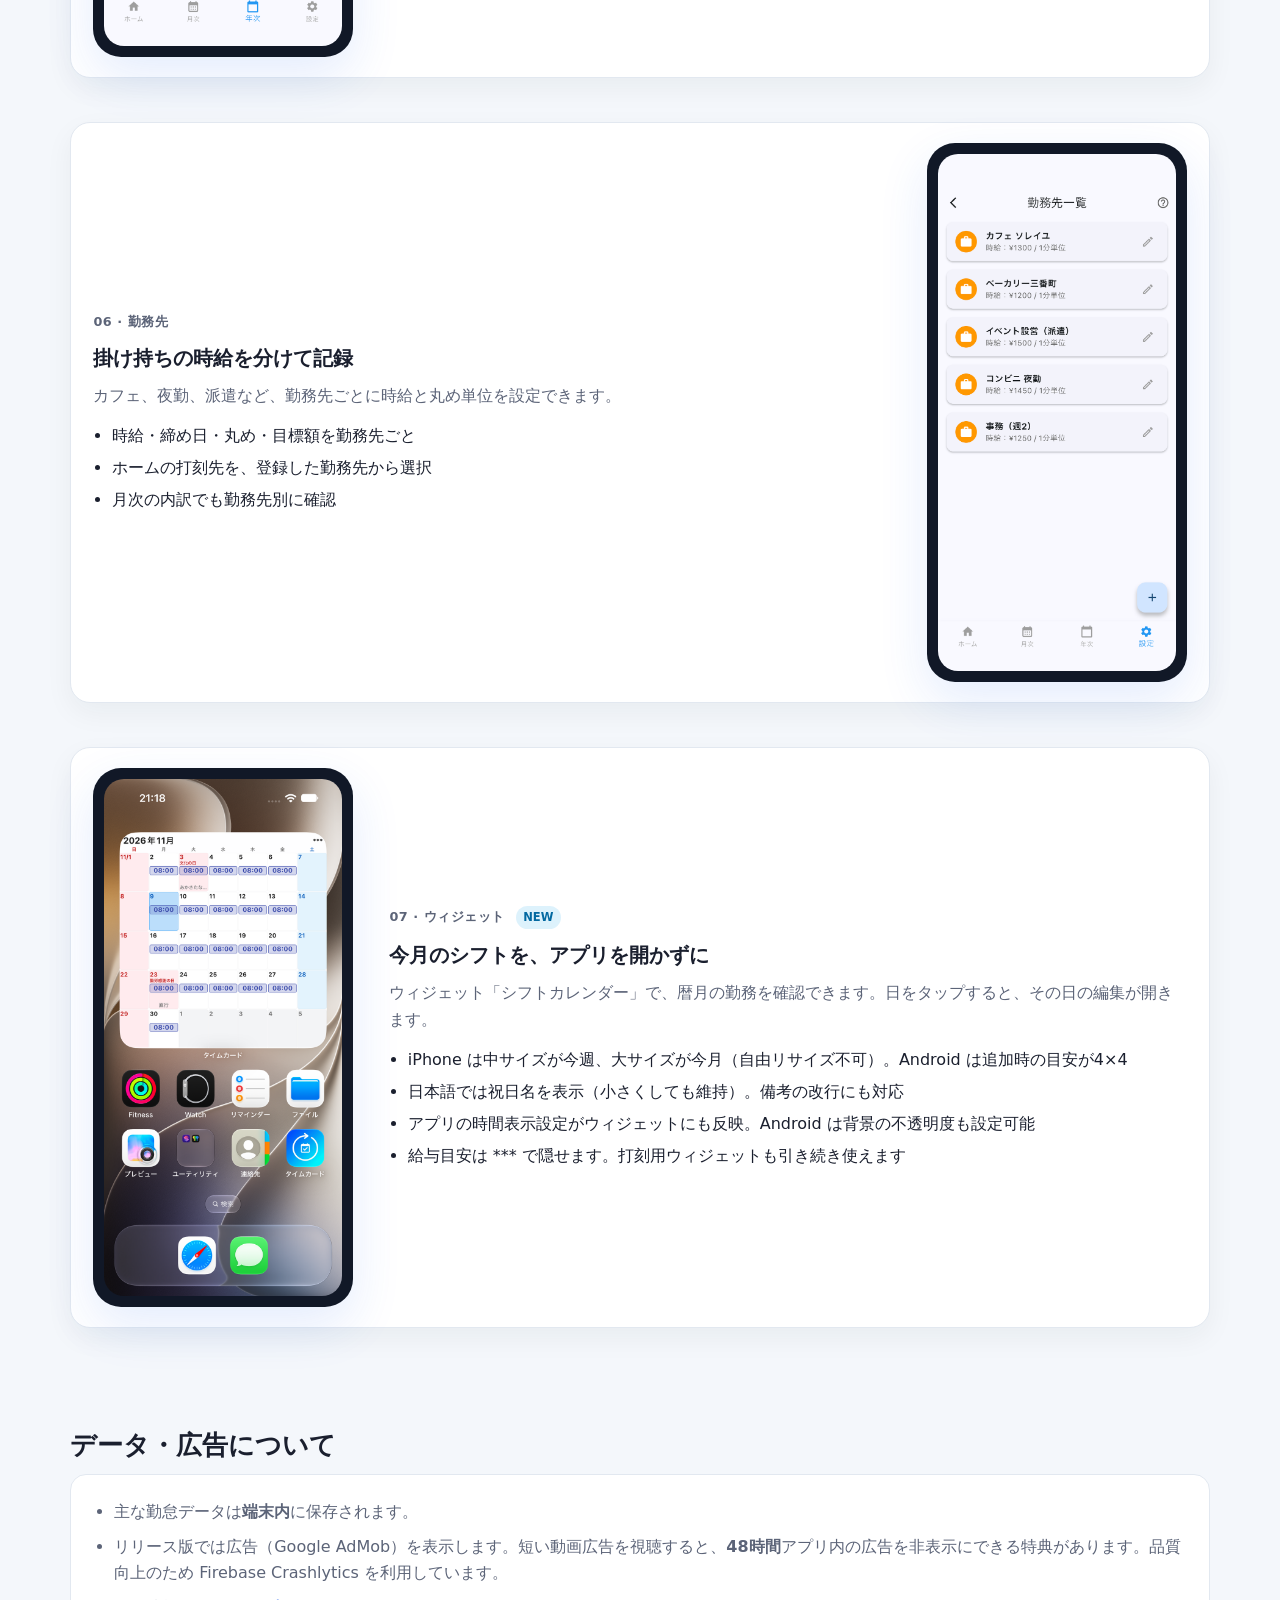
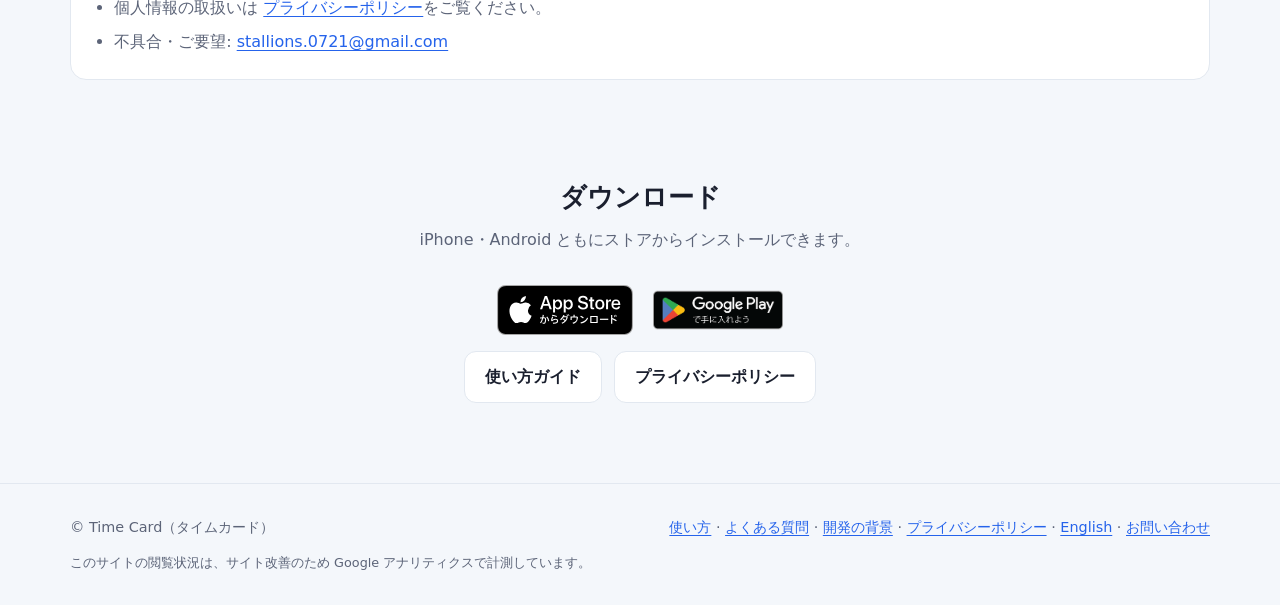
==== commit 1890c12b: "3.5.1の内容を公式サイトに反映する 最新情報・FAQ・ウィジェット案内とシフトカレンダースクショを更新。 Co-authored-by: Cursor <cursoragent@cursor.co" ====
--- a/index.html
+++ b/index.html
@@ -194,7 +194,7 @@
                 "name": "ウィジェットからシフトカレンダーを見られますか？",
                 "acceptedAnswer": {
                   "@type": "Answer",
-                  "text": "はい。Ver. 3.5.0 以降、ホーム画面にウィジェット「シフトカレンダー」を追加すると、アプリを開かなくてもシフトを確認できます。iPhone は中サイズが今週、大サイズが今月です。Android は今月です。日をタップすると、その日が開きます。"
+                  "text": "はい。Ver. 3.5.0 以降、ホーム画面にウィジェット「シフトカレンダー」を追加すると、アプリを開かなくてもシフトを確認できます。iPhone は中サイズが今週、大サイズが今月です（自由な縦リサイズはできません）。Android は今月で、追加時の目安は4×4です。小さくすると補助の時間表示などを省略しますが、祝日名と備考は表示します。日をタップすると、その日が開きます。Ver. 3.5.1 では表示の揃えと Android の不透明度設定などに対応しています。"
                 }
               }
             ]
@@ -334,53 +334,42 @@
         <div class="container">
           <h2 class="section-title">最新情報</h2>
           <p class="section-lead">
-            Ver. 3.5.0 のお知らせです。月次の集計単位をあとから切り替えられるようになり、ホーム画面のウィジェットからシフトカレンダーを見られるようになりました。
+            Ver. 3.5.1 のお知らせです。シフトカレンダーとウィジェットの表示を整え、祝日・備考・時間表示をアプリに近づけました。
           </p>
           <div class="whats-new-grid">
             <article class="whats-new-card">
               <header class="whats-new-header">
-                <span class="whats-new-version">Ver. 3.5.0</span>
-                <span class="whats-new-date">2026年10月</span>
+                <span class="whats-new-version">Ver. 3.5.1</span>
+                <span class="whats-new-date">2026年11月</span>
               </header>
               <div class="whats-new-point">
-                <h3>月次の集計単位を、締日と勤務先から選べます</h3>
-                <p>
-                  月次のまとめ方を、あとから変更できます。
+                <h3>シフトカレンダーの表示をアプリに近づけました</h3>
+                <p>
+                  日セルの祝日・備考の位置を揃え、読みやすくしました。
                 </p>
                 <ul class="whats-new-list">
-                  <li>
-                    <strong>締日</strong>
-                    — 同じ締め日の勤務先を、ひとつにまとめて集計します。
-                  </li>
-                  <li>
-                    <strong>勤務先</strong>
-                    — 選んだ勤務先だけを、その勤務先の締め日で区切って集計します。
-                  </li>
-                </ul>
-                <p>
-                  変更は「設定」→「アプリの基本設定」の「集計対象」から行います。勤務先が1件のときは、切り替えは出ません。年次の集計も、同じ単位です。
-                </p>
+                  <li>備考は改行入力できます（1勤務は最大3行、2勤務以上は1行）。</li>
+                  <li>アプリの時間表示（時間帯／稼働時間）がウィジェットにも反映されます。</li>
+                  <li>日本語では祝日名を、小さくしても表示します。</li>
+                </ul>
               </div>
               <div class="whats-new-point">
-                <h3>ウィジェットからシフトカレンダーを見られます</h3>
-                <p>
-                  ホーム画面にウィジェット「シフトカレンダー」を追加すると、アプリを開かなくてもシフトを確認できます。
-                </p>
+                <h3>Android ウィジェットを使いやすくしました</h3>
                 <ul class="whats-new-list">
-                  <li>iPhone は、中サイズが今週、大サイズが今月です。</li>
-                  <li>Android は、今月のシフトです。</li>
-                  <li>日をタップすると、その日の画面が開きます。</li>
-                </ul>
-                <p>
-                  追加は、ホーム画面を長押しして、ウィジェット一覧から「シフトカレンダー」を選びます。
+                  <li>シフトカレンダーの追加時の目安は <strong>4×4</strong>。文字を大きくしています。</li>
+                  <li>「ホームとウィジェット」で背景の<strong>不透明度</strong>を変えられます。</li>
+                  <li>1×1・2×1 の打刻ウィジェットで時刻が見切れにくいようにしました。</li>
+                </ul>
+                <p>
+                  iPhone の中サイズは今週、大サイズは今月です。背景の不透明度設定は Android のみです。
                 </p>
               </div>
               <p class="whats-new-more">
                 操作の詳細は
+                <a href="widget-shift.html">ホーム画面のウィジェットで打刻とシフトを見る</a>
+                をご覧ください。集計単位の切り替えは Ver. 3.5.0 からの機能で、
                 <a href="monthly-totals.html">月次の集計を締め日と勤務先で切り替える</a>
-                と
-                <a href="widget-shift.html">ホーム画面のウィジェットで打刻とシフトを見る</a>
-                をご覧ください。
+                にまとめています。
               </p>
             </article>
             <figure class="whats-new-shot">
@@ -505,7 +494,7 @@
             <details class="faq-item">
               <summary>ウィジェットからシフトカレンダーを見られますか？</summary>
               <p>
-                はい。Ver. 3.5.0 以降、ホーム画面にウィジェット<strong>「シフトカレンダー」</strong>を追加すると、アプリを開かなくてもシフトを確認できます。iPhone は中サイズが今週、大サイズが今月です。Android は今月です。日をタップすると、その日が開きます。
+                はい。Ver. 3.5.0 以降、ホーム画面にウィジェット<strong>「シフトカレンダー」</strong>を追加すると、アプリを開かなくてもシフトを確認できます。iPhone は中サイズが今週、大サイズが今月です（自由な縦リサイズはできません）。Android は今月で、追加時の目安は<strong>4×4</strong>です。小さくすると補助の時間表示などを省略しますが、<strong>祝日名と備考は表示</strong>します。日をタップすると、その日が開きます。Ver. 3.5.1 では表示の揃えと、Android の背景不透明度設定などに対応しています。
               </p>
             </details>
           </div>
@@ -681,8 +670,9 @@
                   ウィジェット「シフトカレンダー」で、暦月の勤務を確認できます。日をタップすると、その日の編集が開きます。
                 </p>
                 <ul>
-                  <li>iPhone は中サイズが今週、大サイズが今月。Android は今月</li>
-                  <li>日本語では祝日名、余裕がある日は稼働時間も表示</li>
+                  <li>iPhone は中サイズが今週、大サイズが今月（自由リサイズ不可）。Android は追加時の目安が4×4</li>
+                  <li>日本語では祝日名を表示（小さくしても維持）。備考の改行にも対応</li>
+                  <li>アプリの時間表示設定がウィジェットにも反映。Android は背景の不透明度も設定可能</li>
                   <li>給与目安は *** で隠せます。打刻用ウィジェットも引き続き使えます</li>
                 </ul>
               </div>
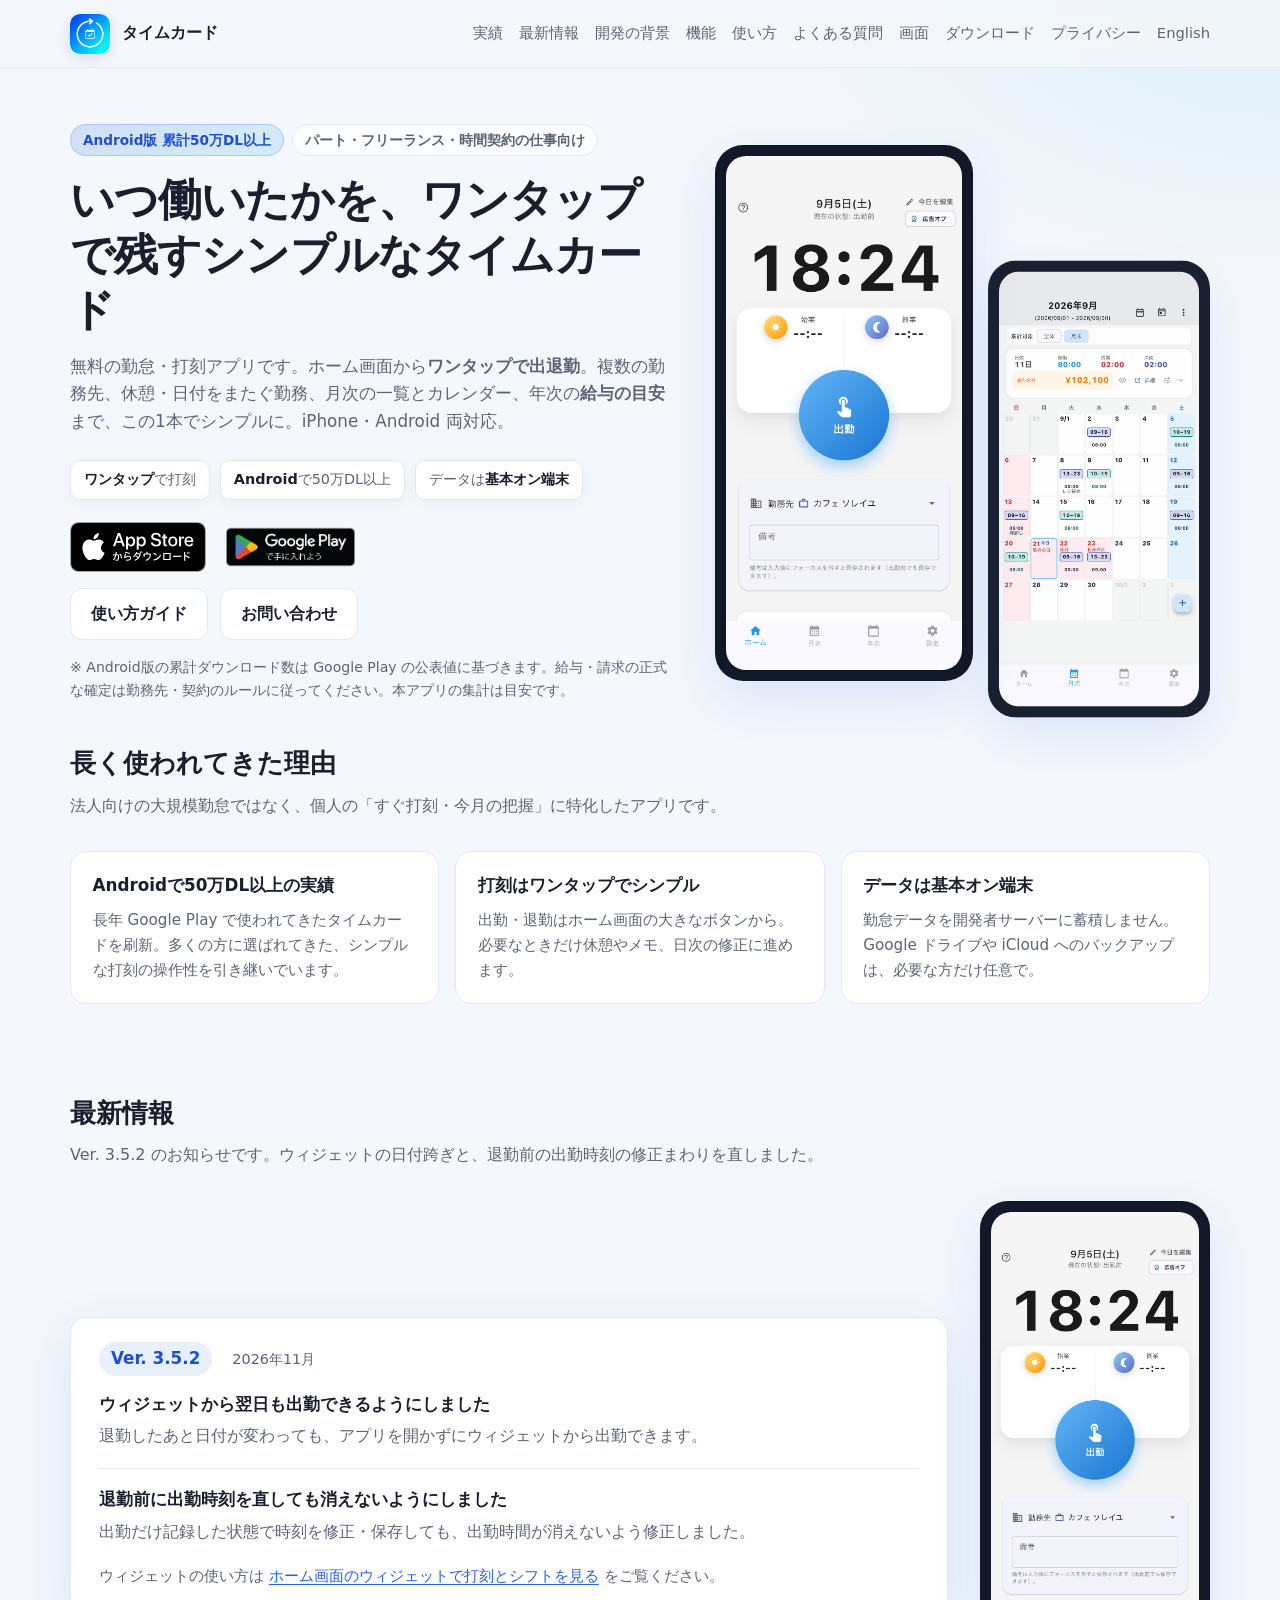
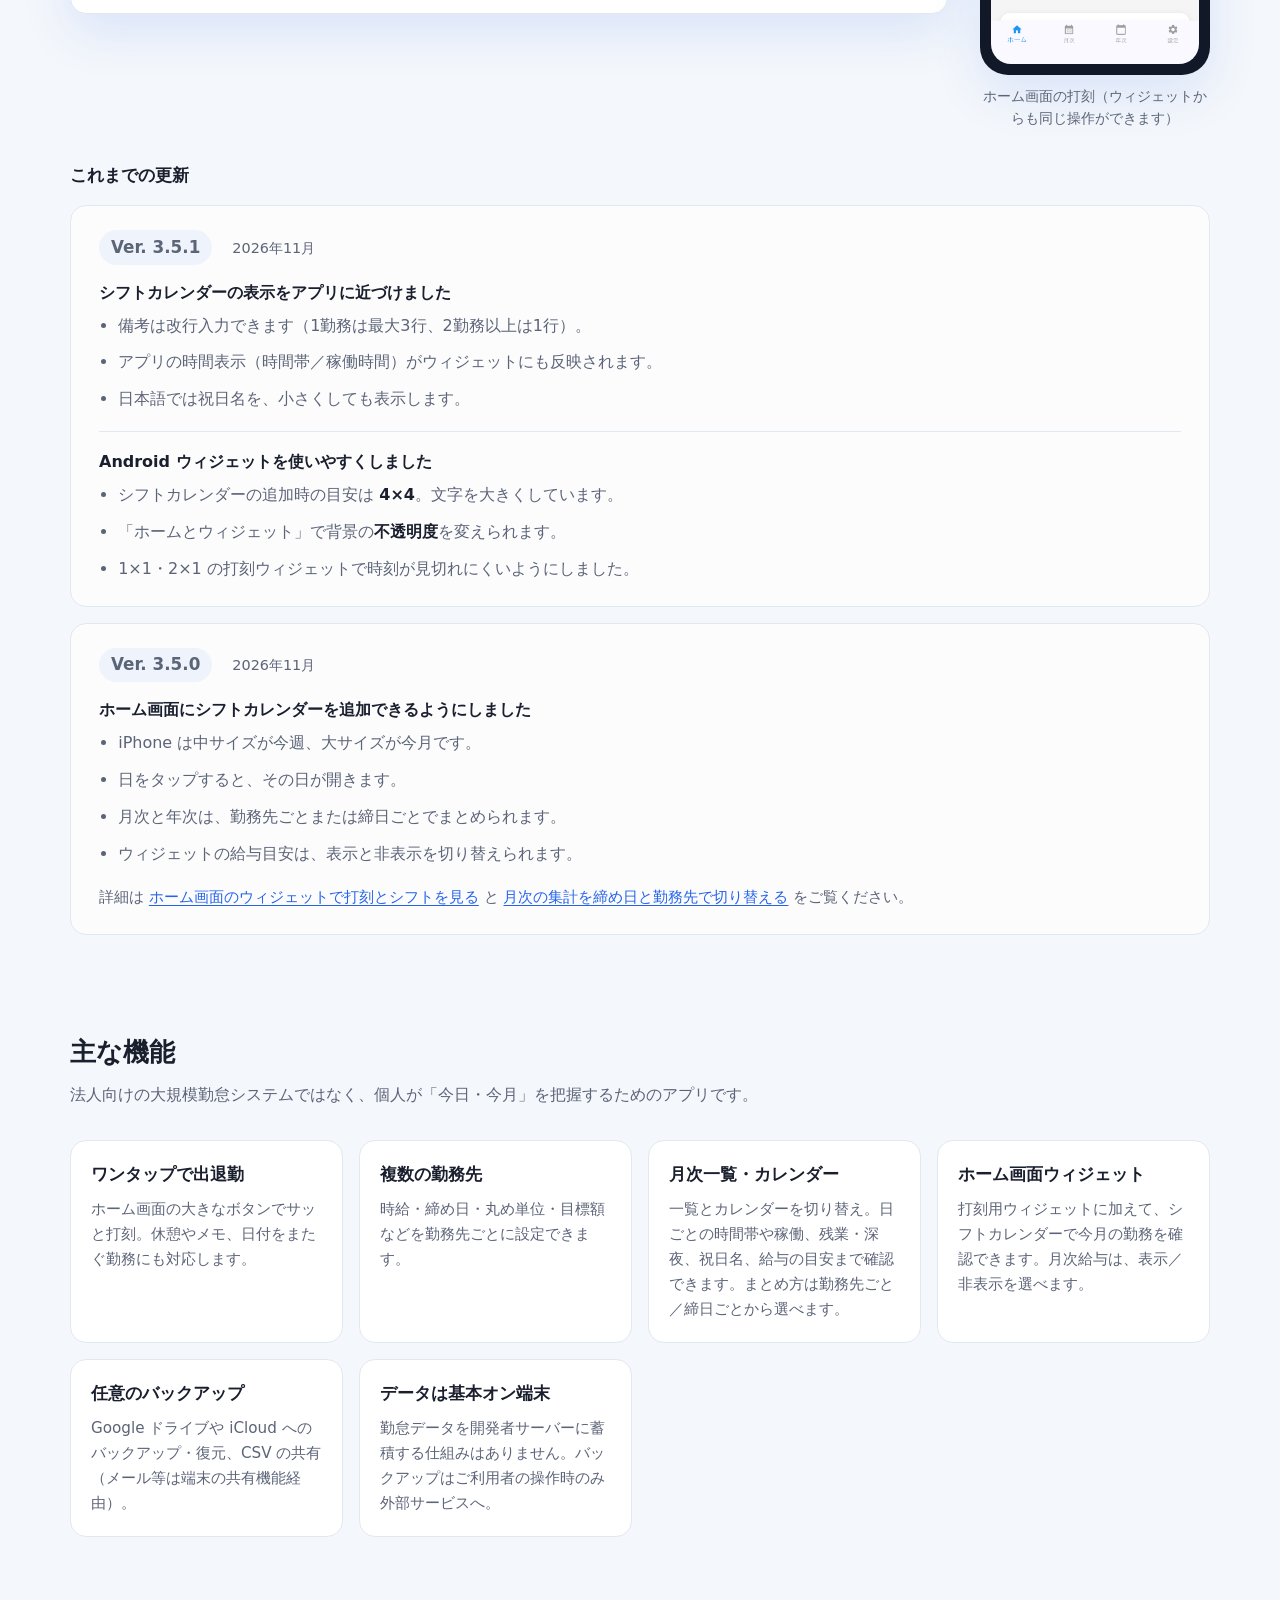
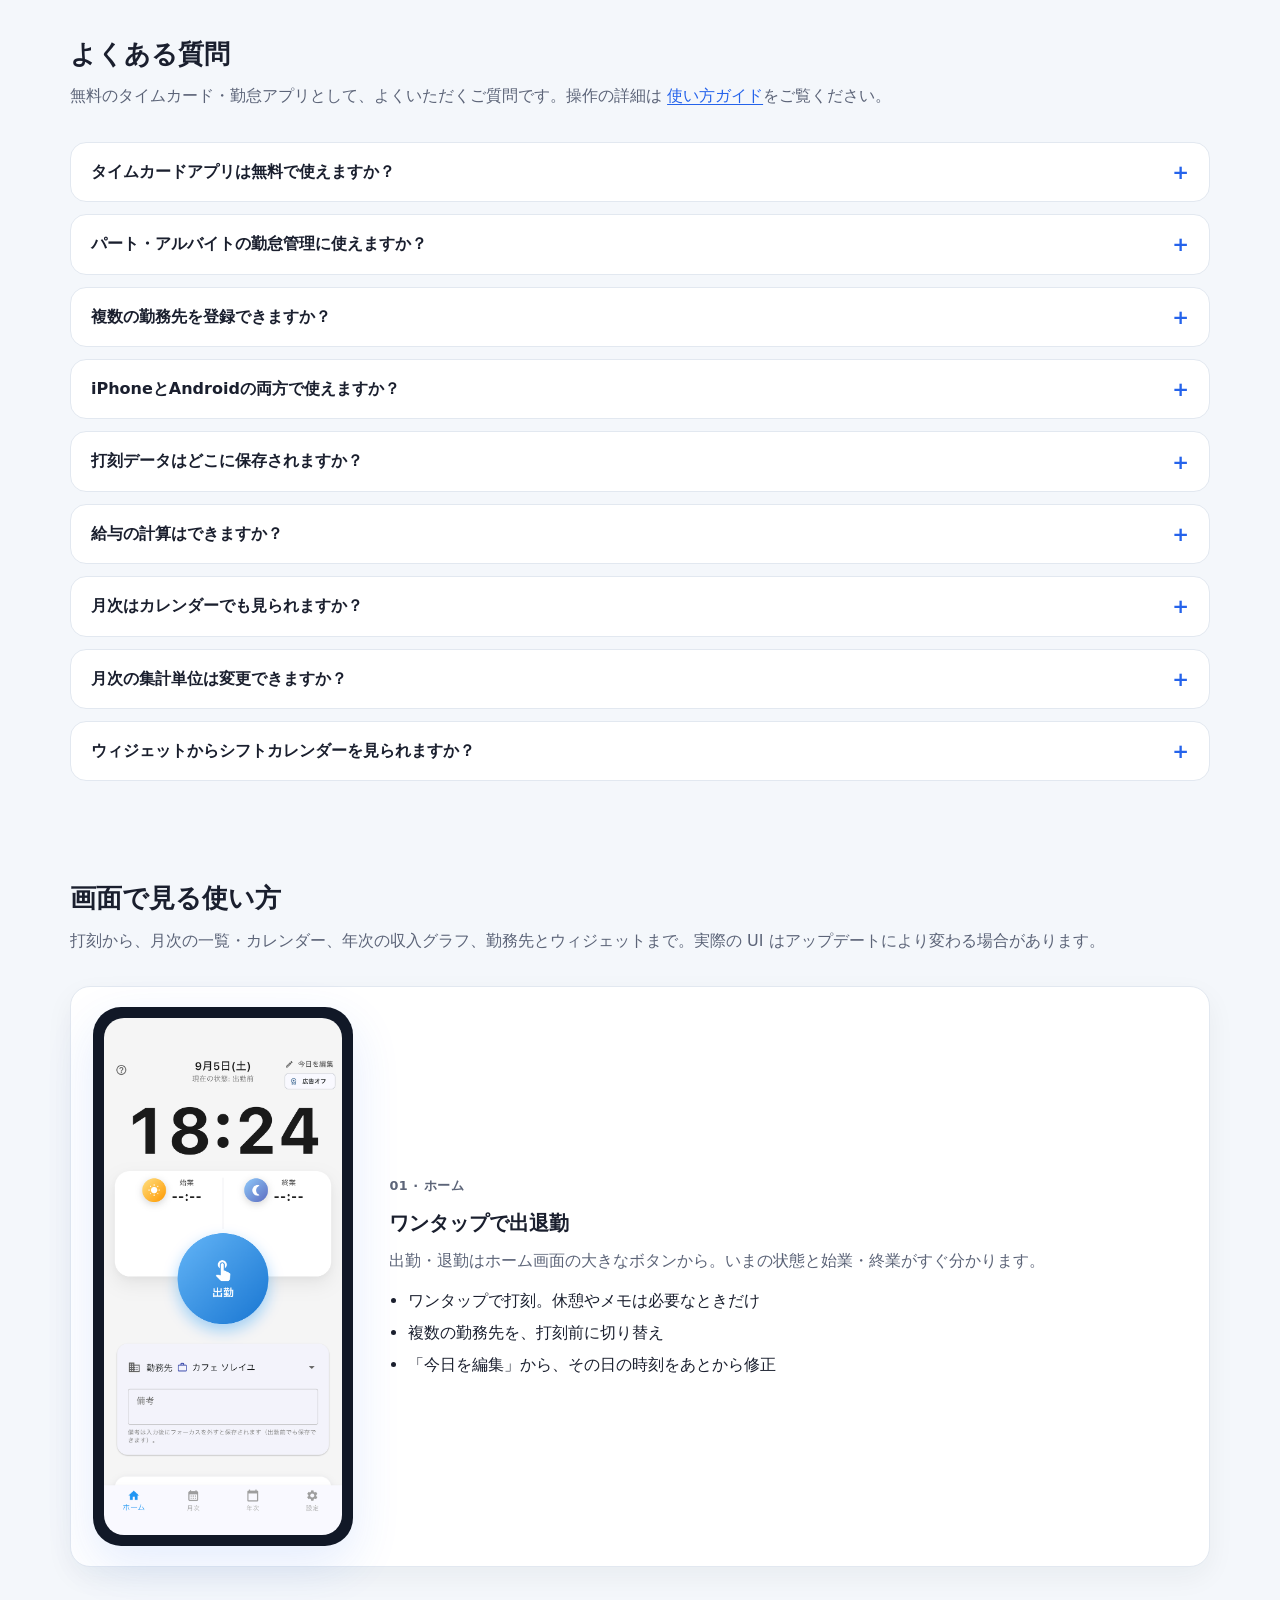
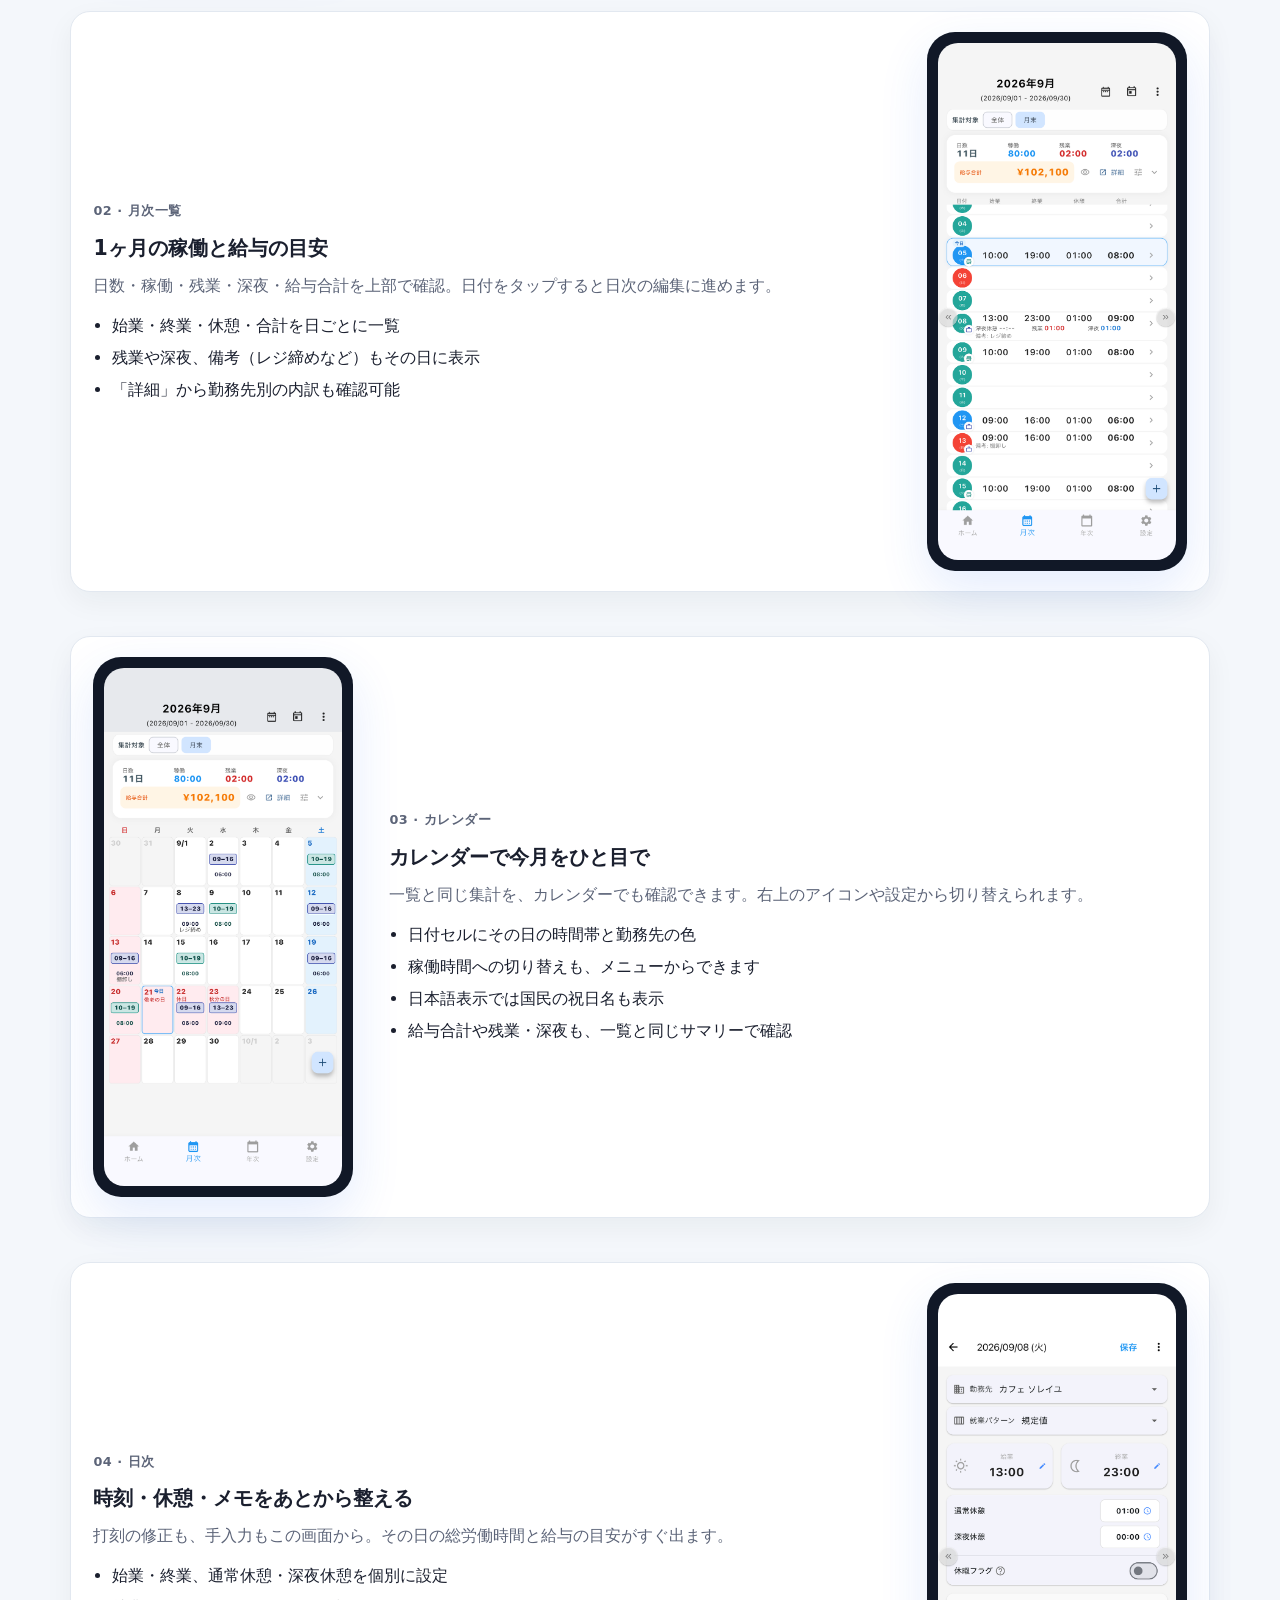
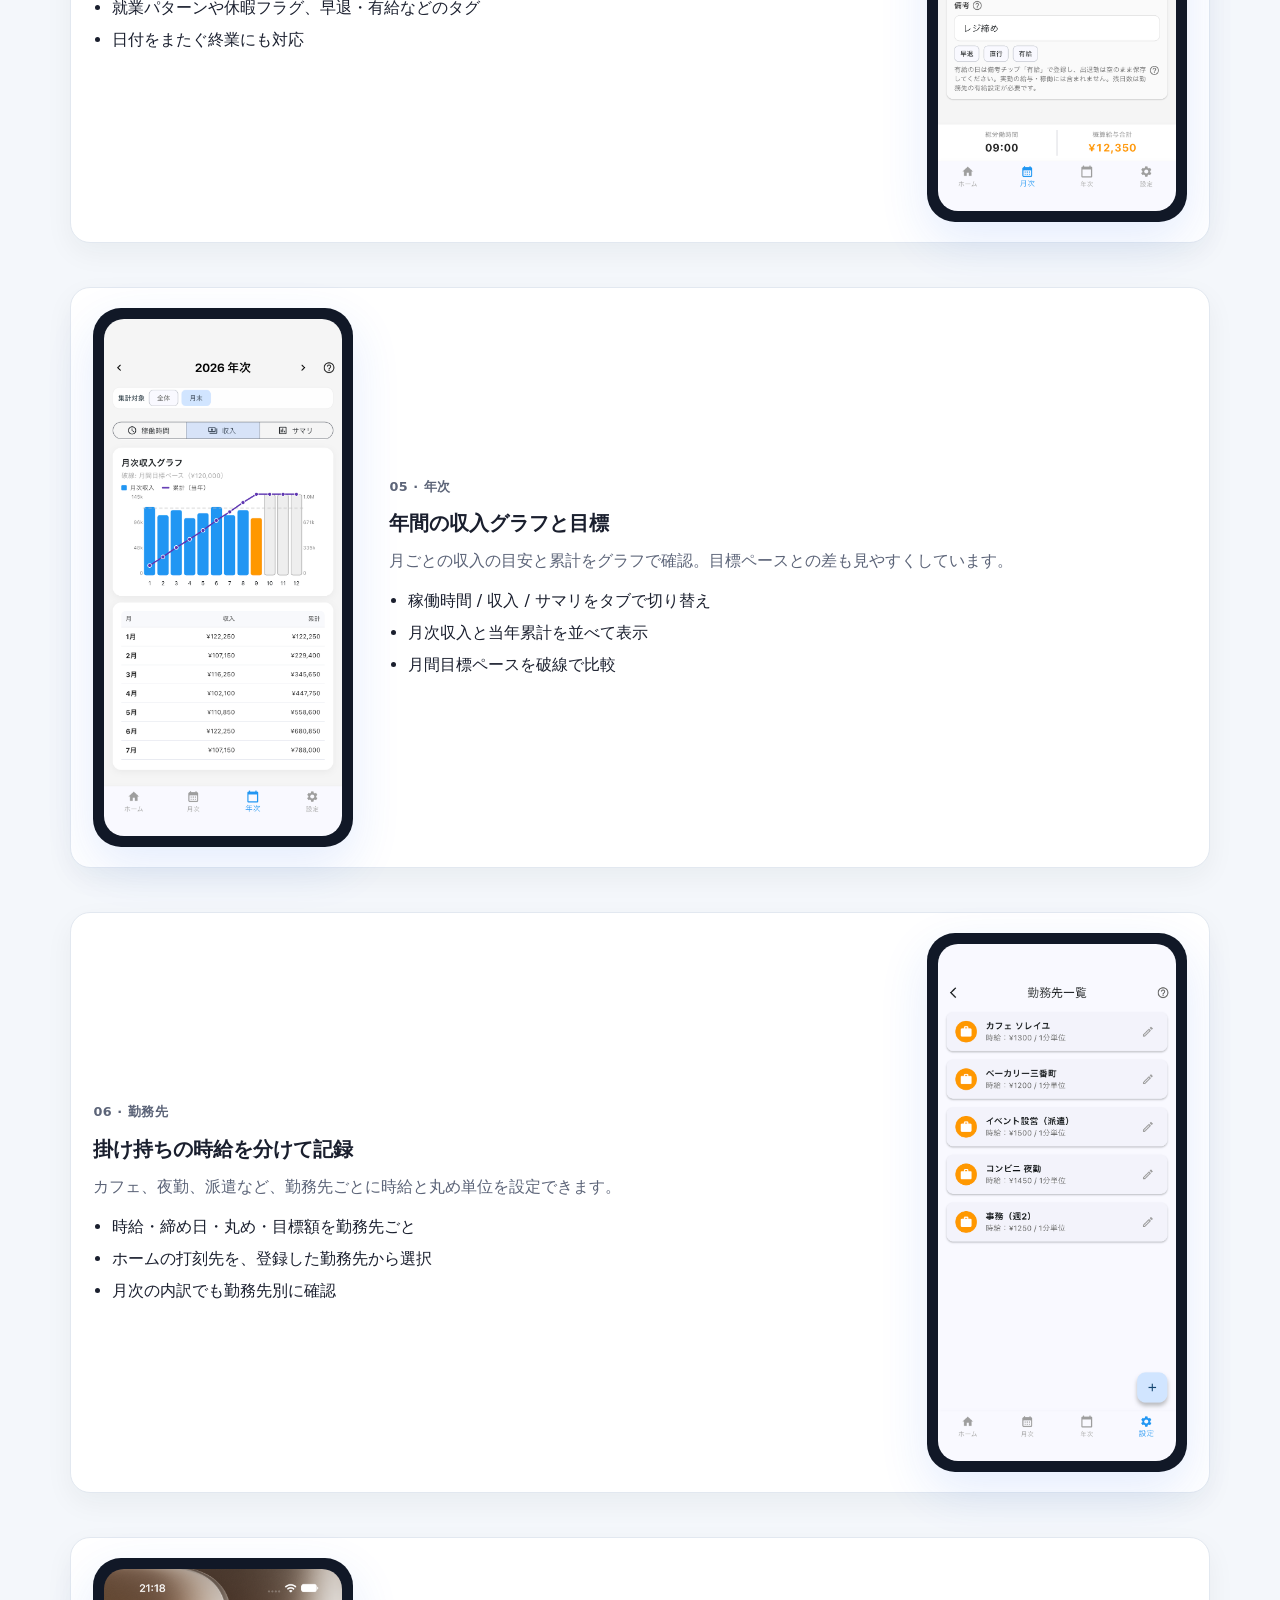
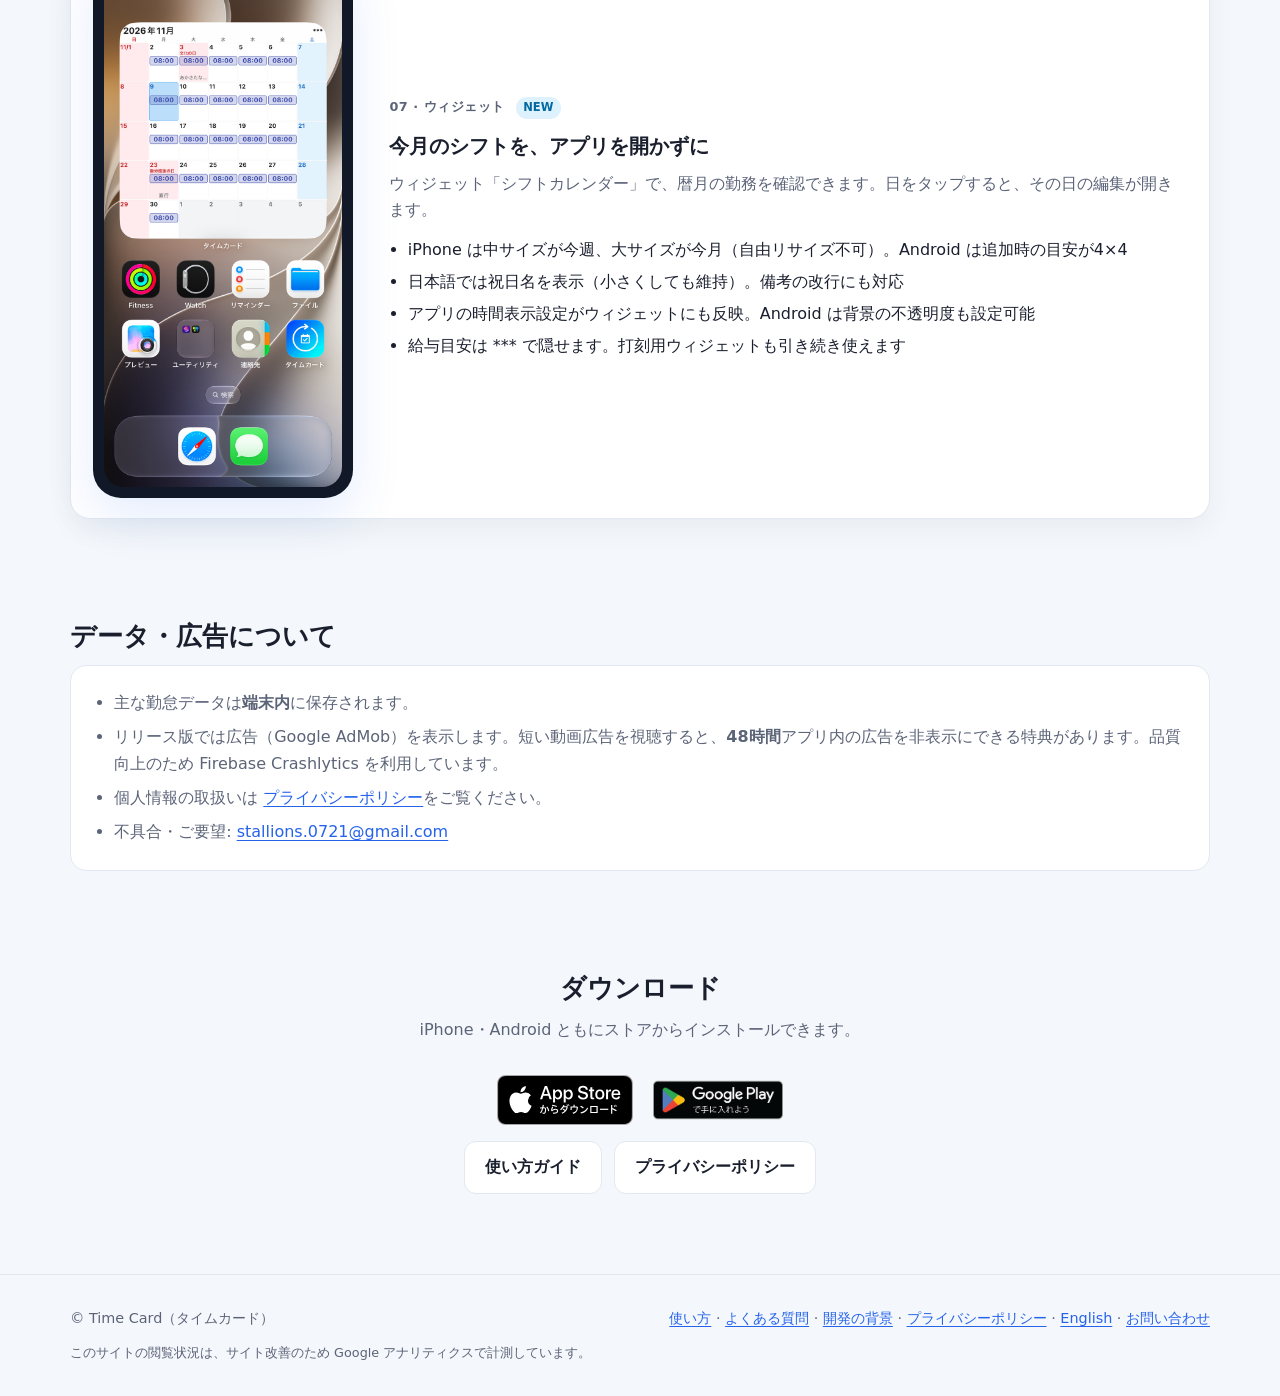
==== commit 3e7e1992: "3.5.2の修正内容を掲載し過去版を履歴として残す Co-authored-by: Cursor <cursoragent@cursor.com>" ====
--- a/index.html
+++ b/index.html
@@ -334,19 +334,55 @@
         <div class="container">
           <h2 class="section-title">最新情報</h2>
           <p class="section-lead">
-            Ver. 3.5.1 のお知らせです。シフトカレンダーとウィジェットの表示を整え、祝日・備考・時間表示をアプリに近づけました。
+            Ver. 3.5.2 のお知らせです。ウィジェットの日付跨ぎと、退勤前の出勤時刻の修正まわりを直しました。
           </p>
           <div class="whats-new-grid">
             <article class="whats-new-card">
+              <header class="whats-new-header">
+                <span class="whats-new-version">Ver. 3.5.2</span>
+                <span class="whats-new-date">2026年11月</span>
+              </header>
+              <div class="whats-new-point">
+                <h3>ウィジェットから翌日も出勤できるようにしました</h3>
+                <p>
+                  退勤したあと日付が変わっても、アプリを開かずにウィジェットから出勤できます。
+                </p>
+              </div>
+              <div class="whats-new-point">
+                <h3>退勤前に出勤時刻を直しても消えないようにしました</h3>
+                <p>
+                  出勤だけ記録した状態で時刻を修正・保存しても、出勤時間が消えないよう修正しました。
+                </p>
+              </div>
+              <p class="whats-new-more">
+                ウィジェットの使い方は
+                <a href="widget-shift.html">ホーム画面のウィジェットで打刻とシフトを見る</a>
+                をご覧ください。
+              </p>
+            </article>
+            <figure class="whats-new-shot">
+              <div class="phone-frame">
+                <img
+                  src="assets/screenshots/ja/home.png"
+                  width="230"
+                  height="500"
+                  alt="タイムカードのホーム画面。出勤・退勤ボタンと本日の時刻表示"
+                  loading="lazy"
+                />
+              </div>
+              <figcaption>ホーム画面の打刻（ウィジェットからも同じ操作ができます）</figcaption>
+            </figure>
+          </div>
+
+          <div class="whats-new-history">
+            <h3 class="whats-new-history-title">これまでの更新</h3>
+            <article class="whats-new-card whats-new-card--past">
               <header class="whats-new-header">
                 <span class="whats-new-version">Ver. 3.5.1</span>
                 <span class="whats-new-date">2026年11月</span>
               </header>
               <div class="whats-new-point">
                 <h3>シフトカレンダーの表示をアプリに近づけました</h3>
-                <p>
-                  日セルの祝日・備考の位置を揃え、読みやすくしました。
-                </p>
                 <ul class="whats-new-list">
                   <li>備考は改行入力できます（1勤務は最大3行、2勤務以上は1行）。</li>
                   <li>アプリの時間表示（時間帯／稼働時間）がウィジェットにも反映されます。</li>
@@ -360,30 +396,30 @@
                   <li>「ホームとウィジェット」で背景の<strong>不透明度</strong>を変えられます。</li>
                   <li>1×1・2×1 の打刻ウィジェットで時刻が見切れにくいようにしました。</li>
                 </ul>
-                <p>
-                  iPhone の中サイズは今週、大サイズは今月です。背景の不透明度設定は Android のみです。
-                </p>
+              </div>
+            </article>
+            <article class="whats-new-card whats-new-card--past">
+              <header class="whats-new-header">
+                <span class="whats-new-version">Ver. 3.5.0</span>
+                <span class="whats-new-date">2026年11月</span>
+              </header>
+              <div class="whats-new-point">
+                <h3>ホーム画面にシフトカレンダーを追加できるようにしました</h3>
+                <ul class="whats-new-list">
+                  <li>iPhone は中サイズが今週、大サイズが今月です。</li>
+                  <li>日をタップすると、その日が開きます。</li>
+                  <li>月次と年次は、勤務先ごとまたは締日ごとでまとめられます。</li>
+                  <li>ウィジェットの給与目安は、表示と非表示を切り替えられます。</li>
+                </ul>
               </div>
               <p class="whats-new-more">
-                操作の詳細は
+                詳細は
                 <a href="widget-shift.html">ホーム画面のウィジェットで打刻とシフトを見る</a>
-                をご覧ください。集計単位の切り替えは Ver. 3.5.0 からの機能で、
+                と
                 <a href="monthly-totals.html">月次の集計を締め日と勤務先で切り替える</a>
-                にまとめています。
-              </p>
-            </article>
-            <figure class="whats-new-shot">
-              <div class="phone-frame">
-                <img
-                  src="assets/screenshots/ja/shift-calendar.png"
-                  width="230"
-                  height="500"
-                  alt="ホーム画面のシフトカレンダー。2026年10月の時間帯と稼働時間。給与は非表示で右上は***。12日はスポーツの日"
-                  loading="lazy"
-                />
-              </div>
-              <figcaption>ホーム画面のシフトカレンダー（給与は非表示の例）</figcaption>
-            </figure>
+                をご覧ください。
+              </p>
+            </article>
           </div>
         </div>
       </section>
--- a/styles.css
+++ b/styles.css
@@ -601,6 +601,34 @@
   color: var(--muted);
 }
 
+.whats-new-history {
+  margin-top: 2rem;
+  display: grid;
+  gap: 1rem;
+}
+
+.whats-new-history-title {
+  margin: 0;
+  font-size: 1.05rem;
+  font-weight: 700;
+  color: var(--text);
+}
+
+.whats-new-card--past {
+  box-shadow: none;
+  background: color-mix(in srgb, var(--surface) 88%, var(--border));
+}
+
+.whats-new-card--past .whats-new-version {
+  background: rgba(37, 99, 235, 0.06);
+  color: var(--muted);
+  font-weight: 600;
+}
+
+.whats-new-card--past .whats-new-point h3 {
+  font-size: 1rem;
+}
+
 .download {
   text-align: center;
   padding-bottom: 4rem;
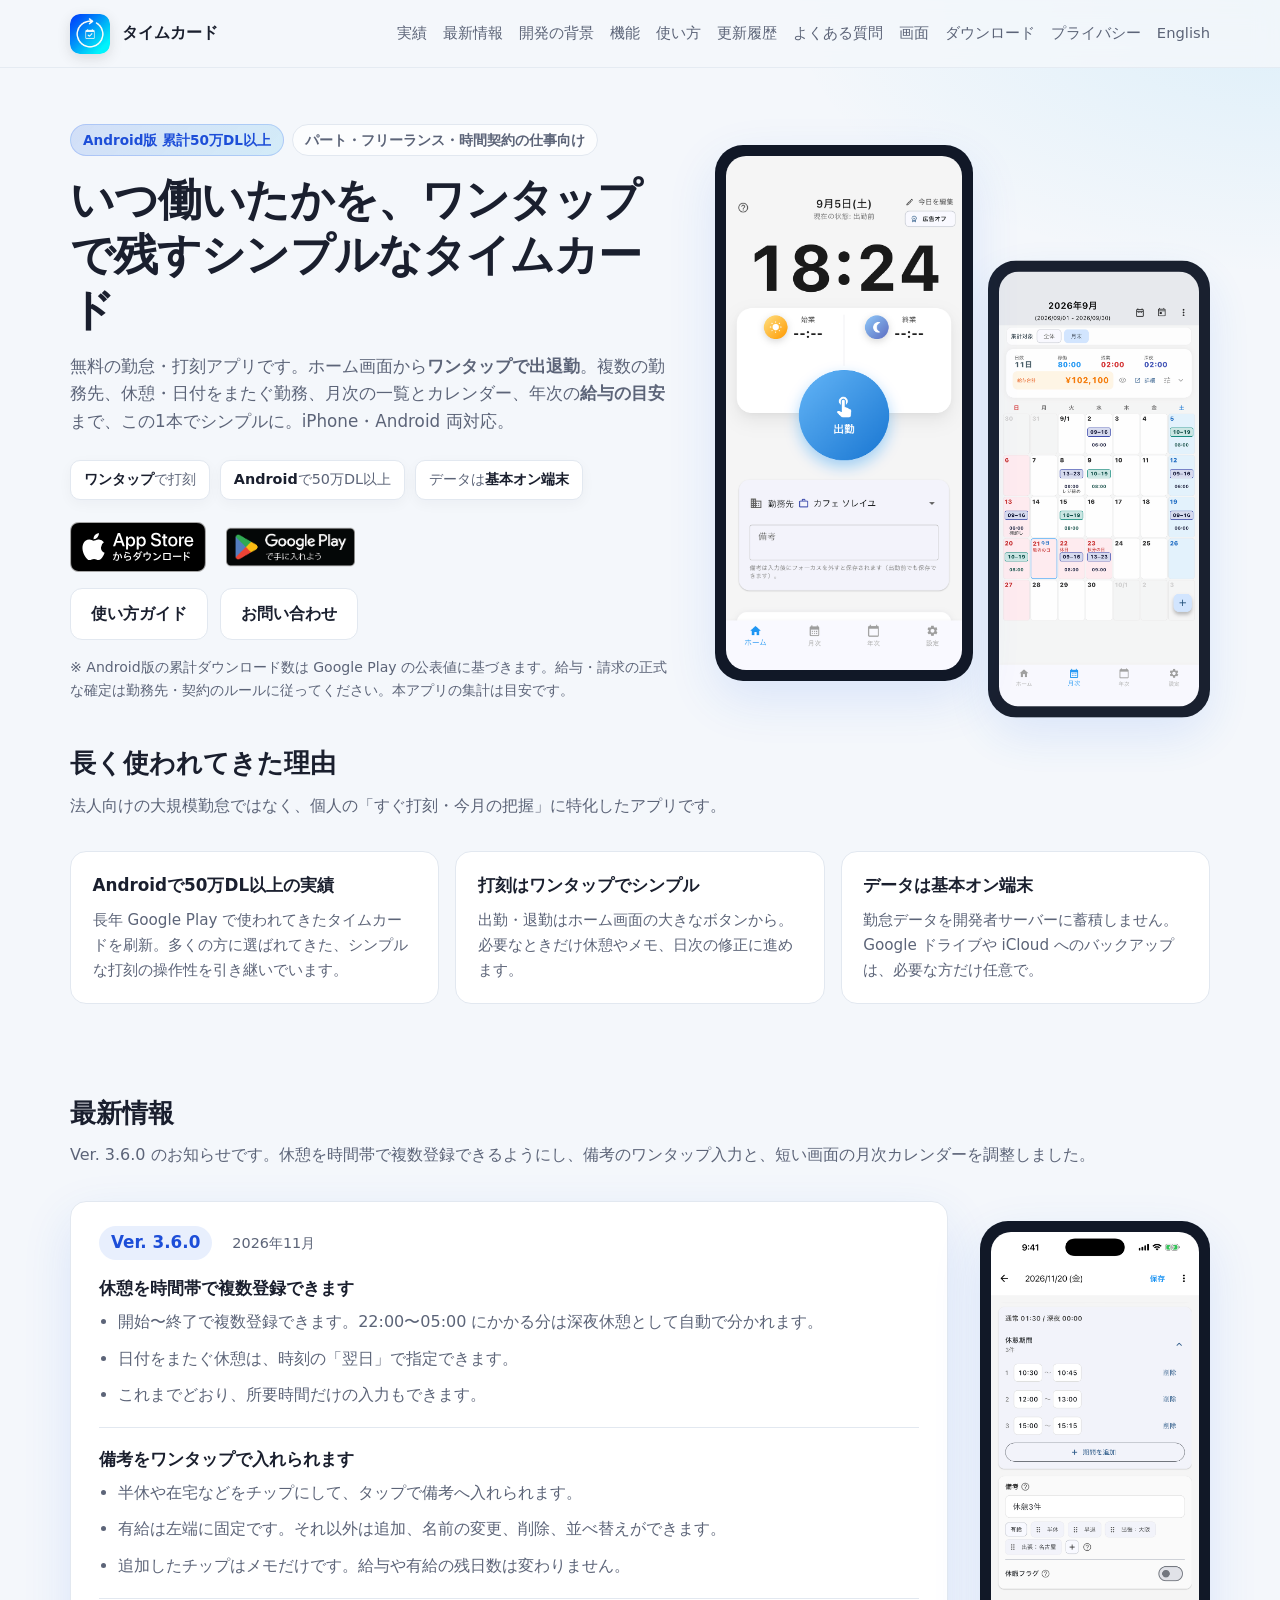
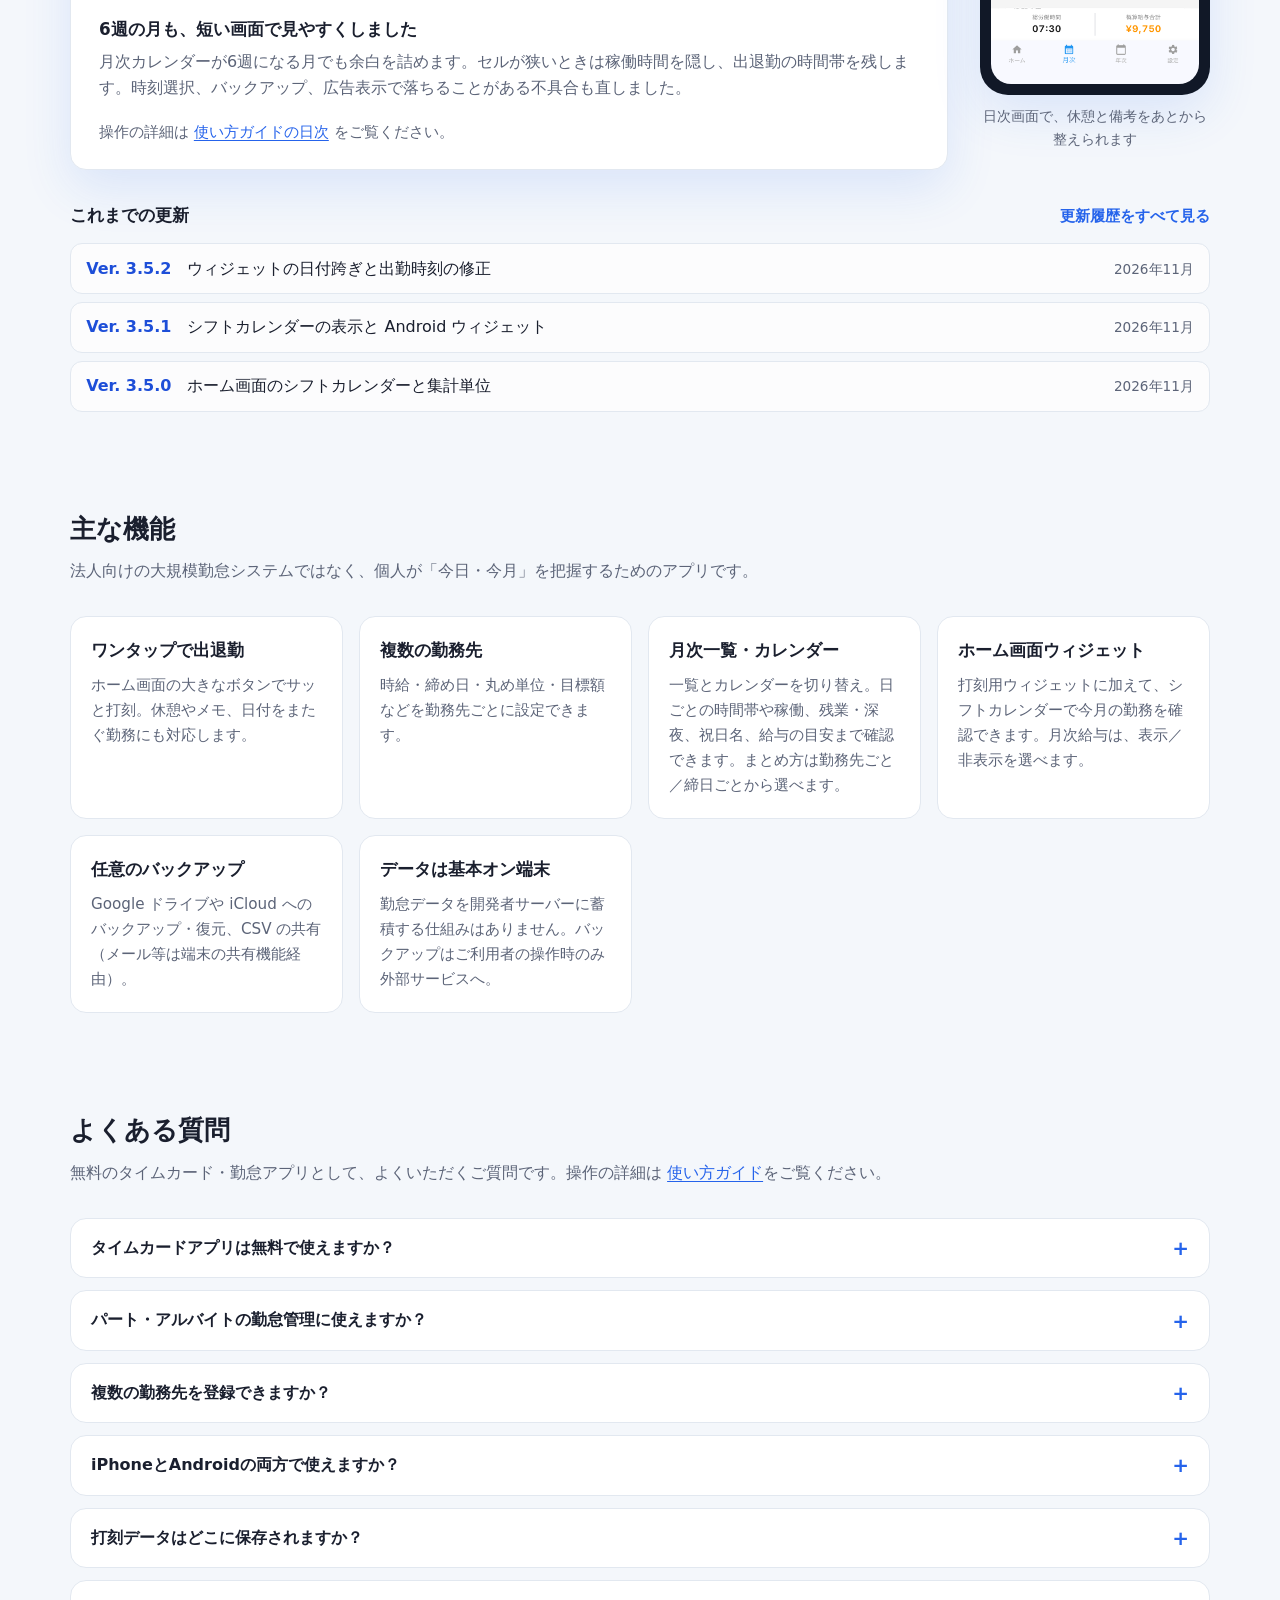
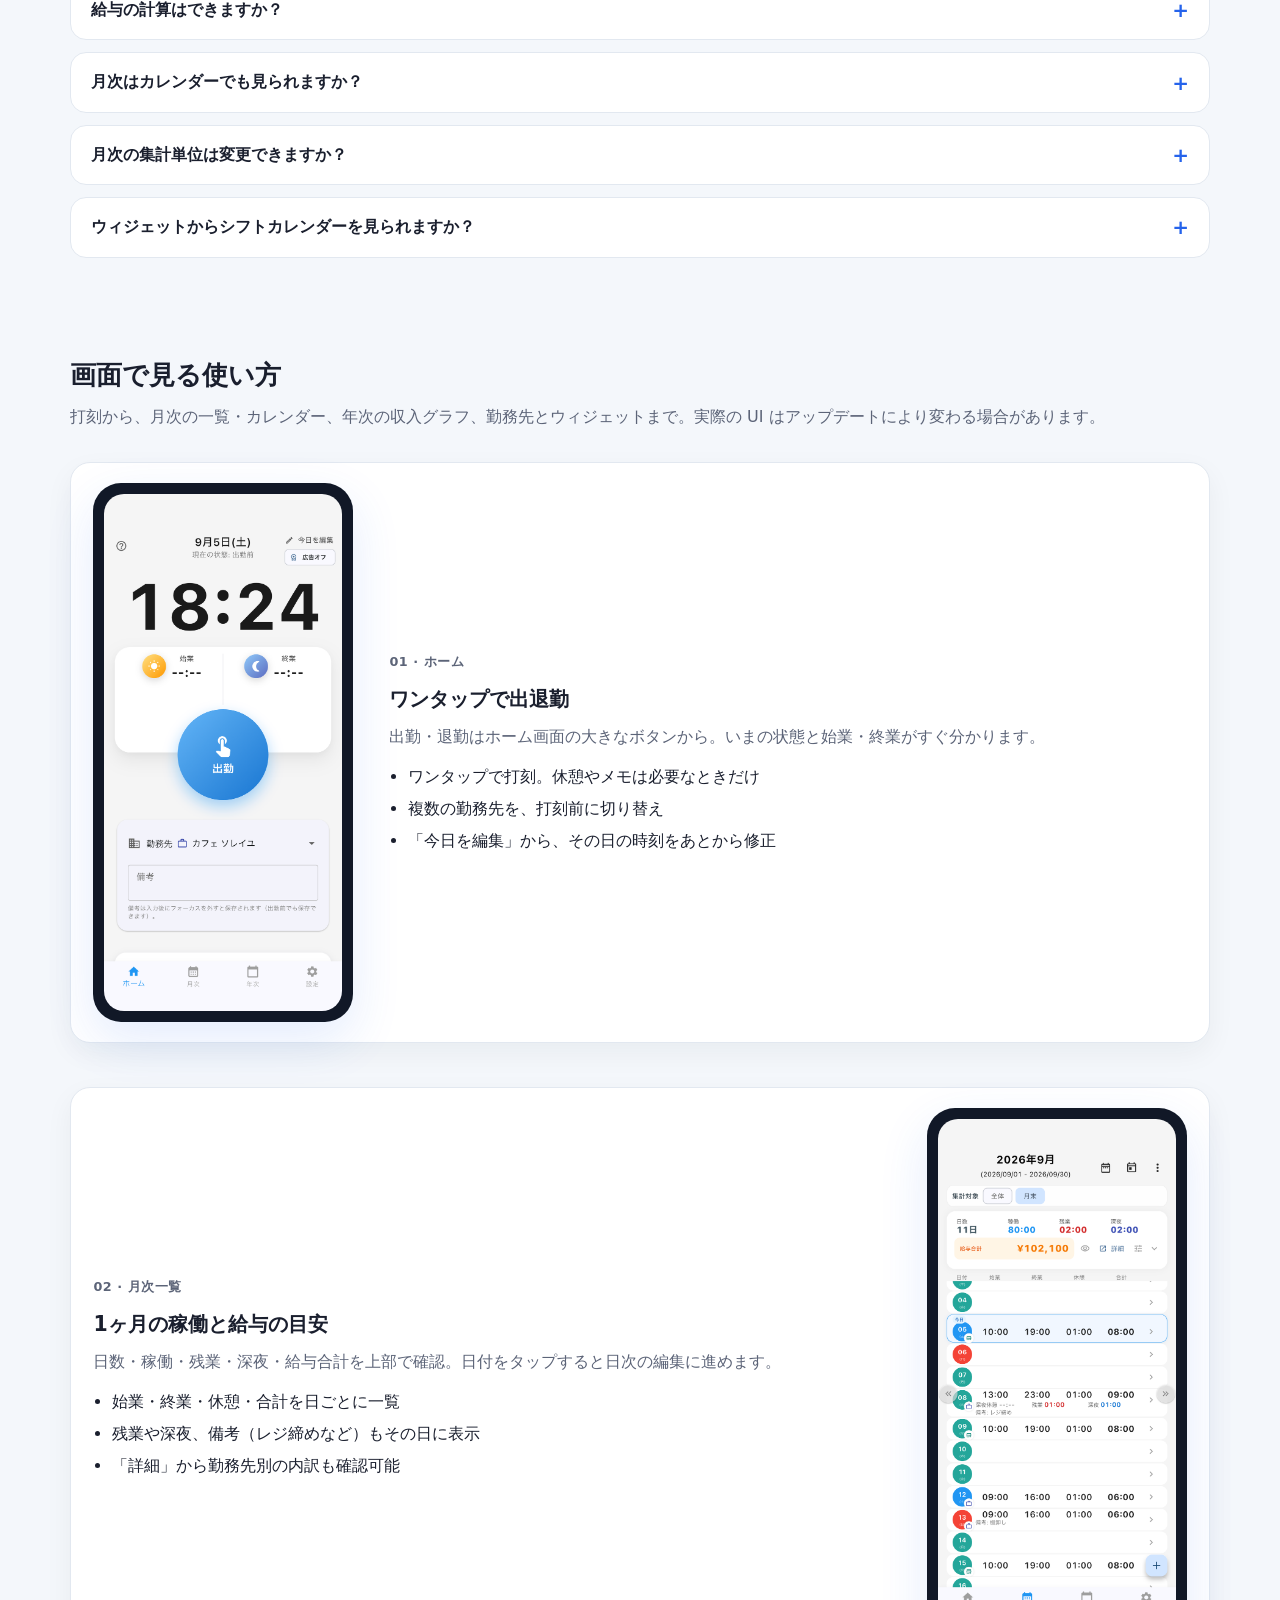
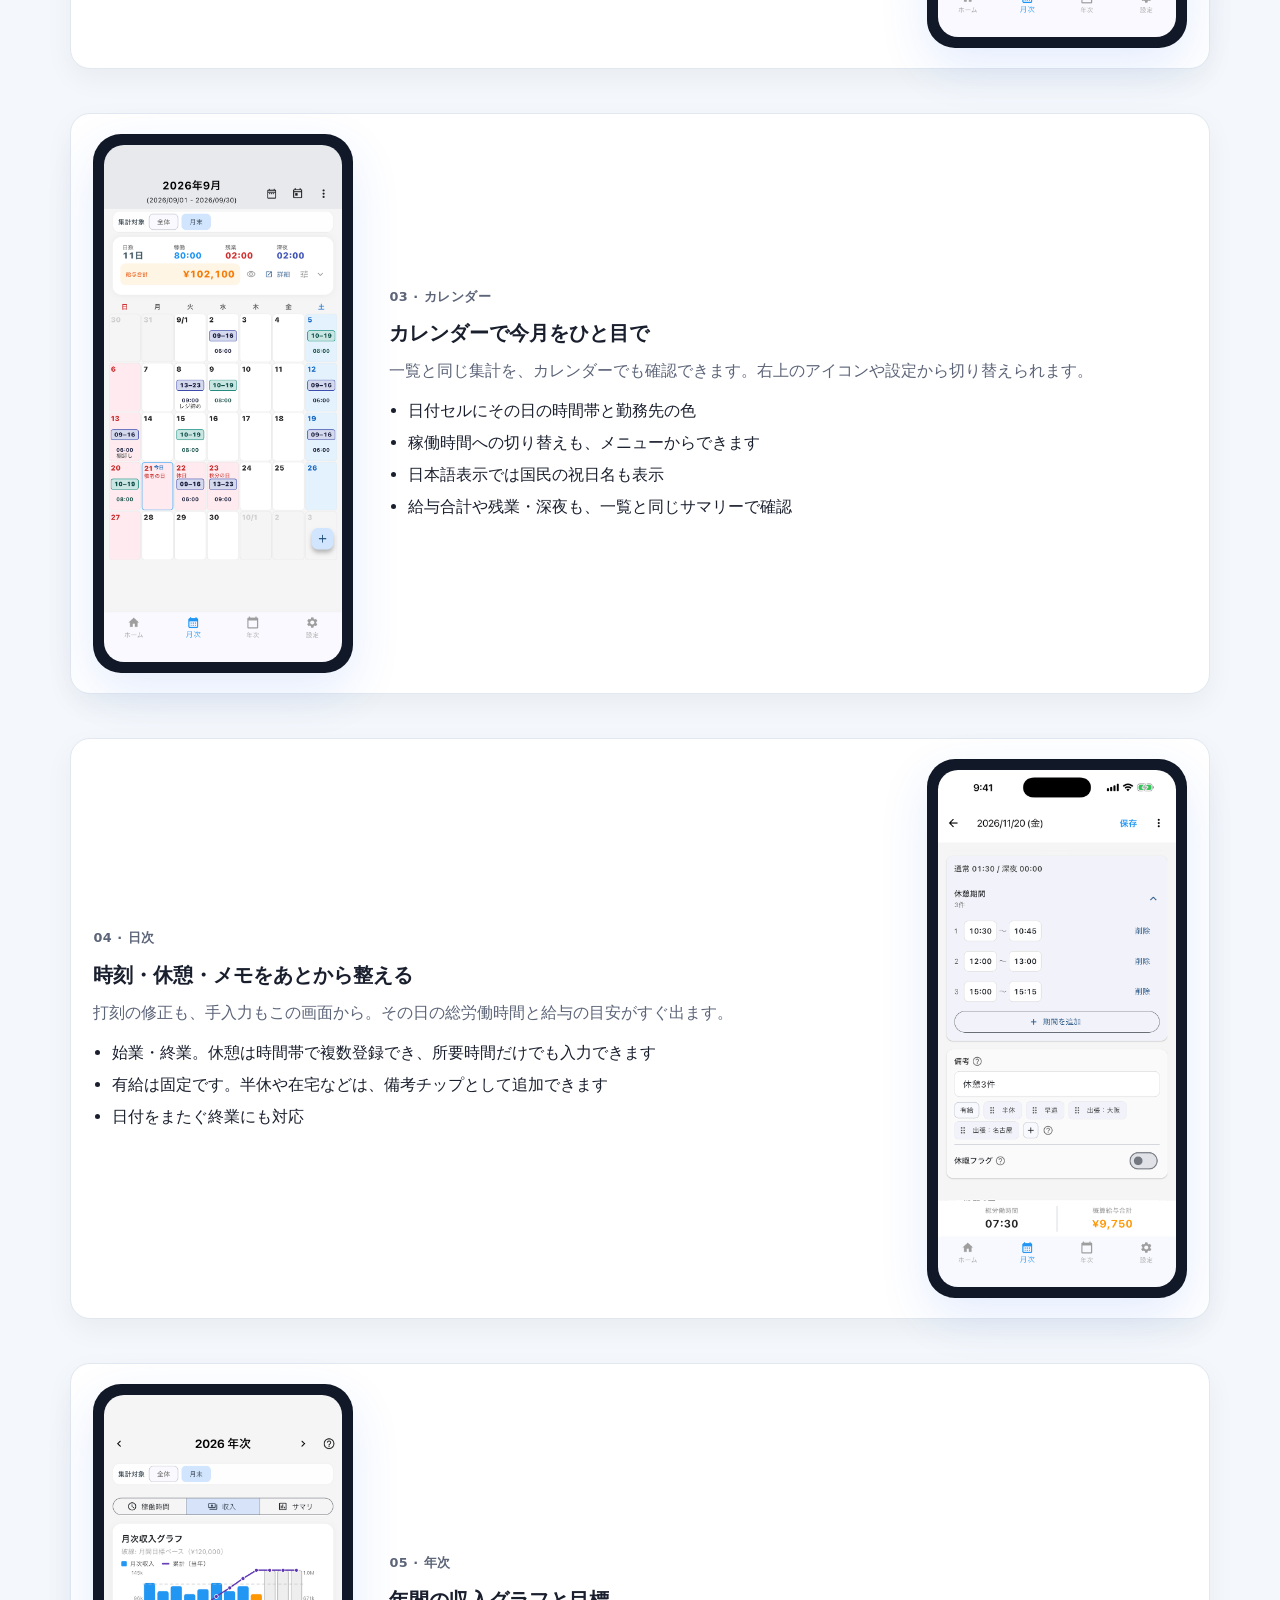
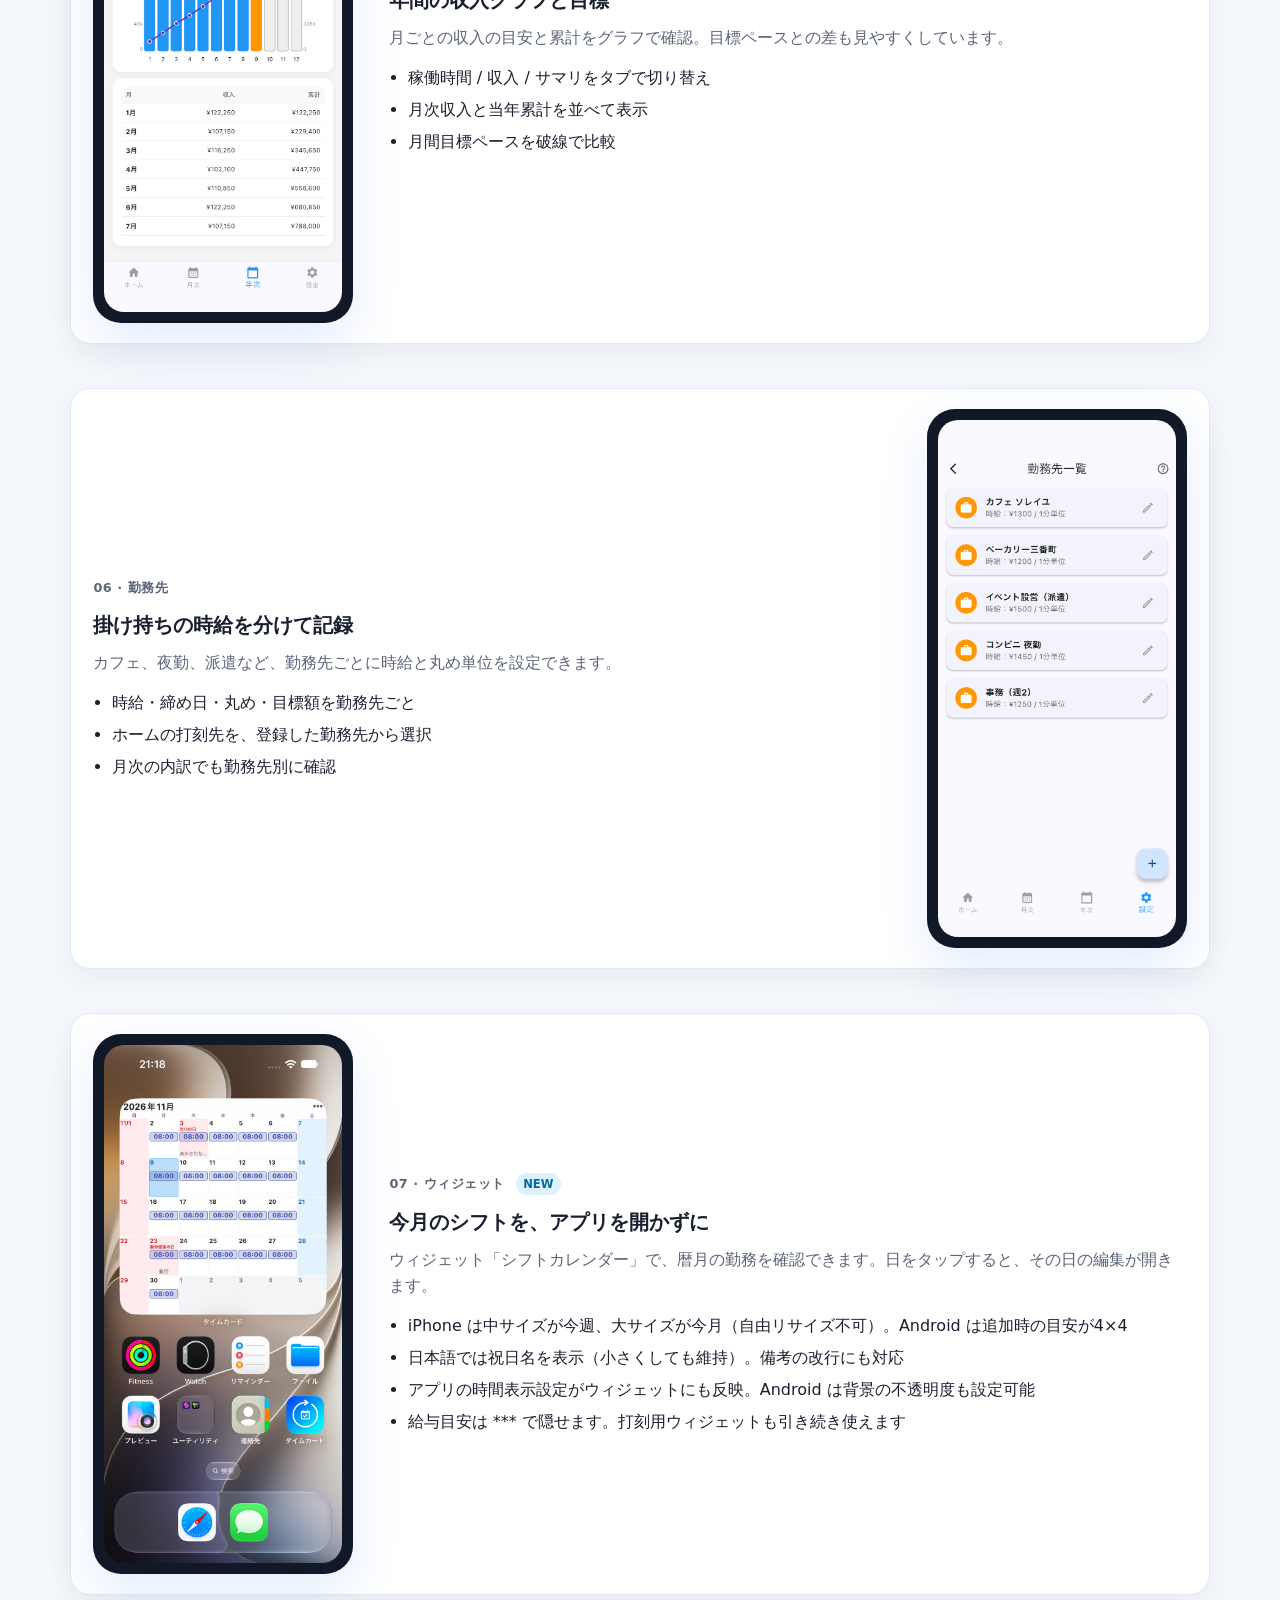
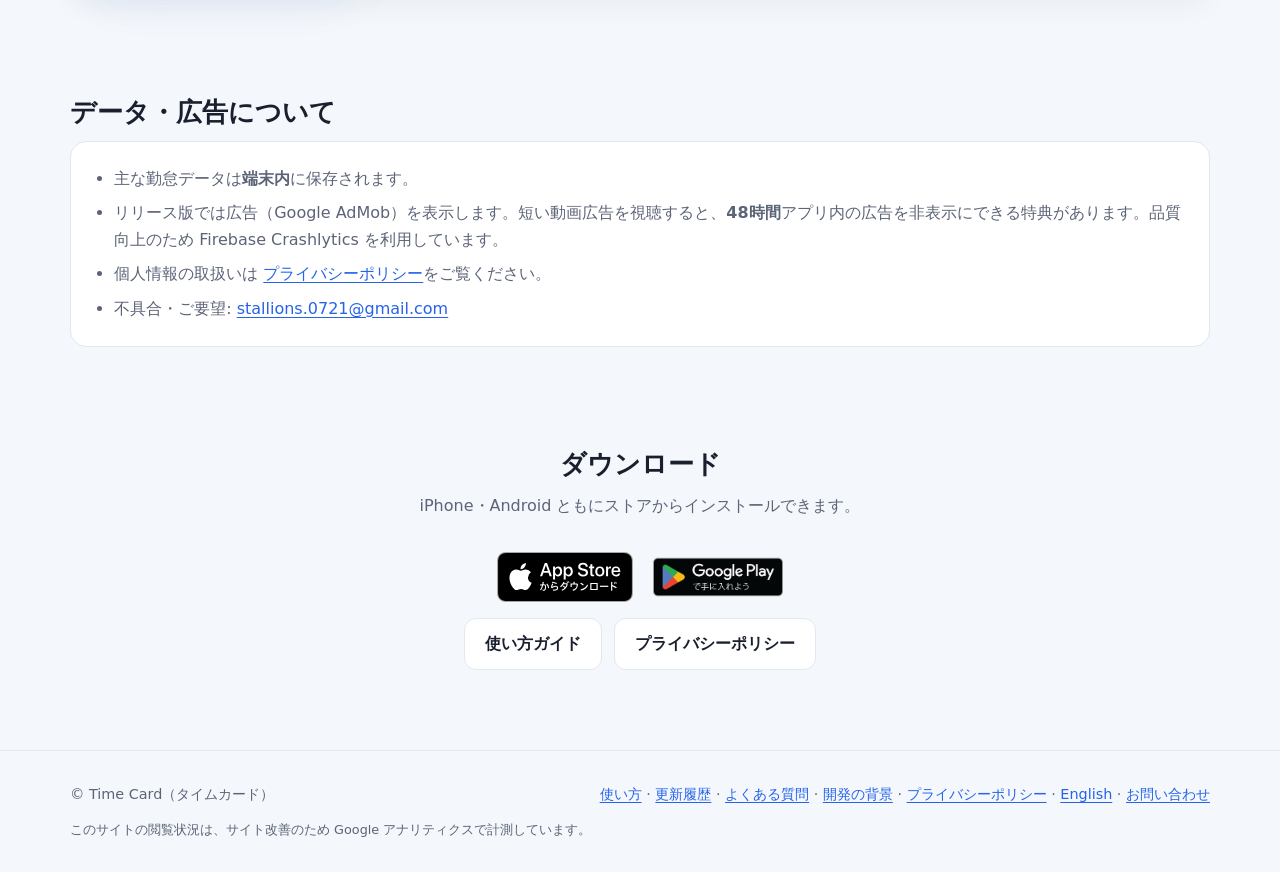
==== commit 251a97e9: "公式サイトに3.6.0の案内と3.0.0以降の更新履歴を載せる 最新情報と使い方を休憩・備考チップに合わせ、過去版は更新履歴ページへ移した。  Co-authored-by: Cursor <curs" ====
--- a/index.html
+++ b/index.html
@@ -216,6 +216,7 @@
           <a href="https://stallions0721.blogspot.com/2026/05/2013flutterko.html" rel="noopener noreferrer">開発の背景</a>
           <a href="#features">機能</a>
           <a href="help.html">使い方</a>
+          <a href="changelog.html">更新履歴</a>
           <a href="#faq">よくある質問</a>
           <a href="#screenshots">画面</a>
           <a href="#download">ダウンロード</a>
@@ -334,92 +335,84 @@
         <div class="container">
           <h2 class="section-title">最新情報</h2>
           <p class="section-lead">
-            Ver. 3.5.2 のお知らせです。ウィジェットの日付跨ぎと、退勤前の出勤時刻の修正まわりを直しました。
+            Ver. 3.6.0 のお知らせです。休憩を時間帯で複数登録できるようにし、備考のワンタップ入力と、短い画面の月次カレンダーを調整しました。
           </p>
           <div class="whats-new-grid">
             <article class="whats-new-card">
               <header class="whats-new-header">
-                <span class="whats-new-version">Ver. 3.5.2</span>
+                <span class="whats-new-version">Ver. 3.6.0</span>
                 <span class="whats-new-date">2026年11月</span>
               </header>
               <div class="whats-new-point">
-                <h3>ウィジェットから翌日も出勤できるようにしました</h3>
+                <h3>休憩を時間帯で複数登録できます</h3>
+                <ul class="whats-new-list">
+                  <li>開始〜終了で複数登録できます。22:00〜05:00 にかかる分は深夜休憩として自動で分かれます。</li>
+                  <li>日付をまたぐ休憩は、時刻の「翌日」で指定できます。</li>
+                  <li>これまでどおり、所要時間だけの入力もできます。</li>
+                </ul>
+              </div>
+              <div class="whats-new-point">
+                <h3>備考をワンタップで入れられます</h3>
+                <ul class="whats-new-list">
+                  <li>半休や在宅などをチップにして、タップで備考へ入れられます。</li>
+                  <li>有給は左端に固定です。それ以外は追加、名前の変更、削除、並べ替えができます。</li>
+                  <li>追加したチップはメモだけです。給与や有給の残日数は変わりません。</li>
+                </ul>
+              </div>
+              <div class="whats-new-point">
+                <h3>6週の月も、短い画面で見やすくしました</h3>
                 <p>
-                  退勤したあと日付が変わっても、アプリを開かずにウィジェットから出勤できます。
+                  月次カレンダーが6週になる月でも余白を詰めます。セルが狭いときは稼働時間を隠し、出退勤の時間帯を残します。時刻選択、バックアップ、広告表示で落ちることがある不具合も直しました。
                 </p>
               </div>
-              <div class="whats-new-point">
-                <h3>退勤前に出勤時刻を直しても消えないようにしました</h3>
-                <p>
-                  出勤だけ記録した状態で時刻を修正・保存しても、出勤時間が消えないよう修正しました。
-                </p>
-              </div>
               <p class="whats-new-more">
-                ウィジェットの使い方は
-                <a href="widget-shift.html">ホーム画面のウィジェットで打刻とシフトを見る</a>
+                操作の詳細は
+                <a href="help.html#daily">使い方ガイドの日次</a>
                 をご覧ください。
               </p>
             </article>
             <figure class="whats-new-shot">
               <div class="phone-frame">
                 <img
-                  src="assets/screenshots/ja/home.png"
+                  src="assets/screenshots/ja/daily.png"
                   width="230"
                   height="500"
-                  alt="タイムカードのホーム画面。出勤・退勤ボタンと本日の時刻表示"
+                  alt="日次編集。休憩期間と備考チップ"
                   loading="lazy"
                 />
               </div>
-              <figcaption>ホーム画面の打刻（ウィジェットからも同じ操作ができます）</figcaption>
+              <figcaption>日次画面で、休憩と備考をあとから整えられます</figcaption>
             </figure>
           </div>
 
           <div class="whats-new-history">
-            <h3 class="whats-new-history-title">これまでの更新</h3>
-            <article class="whats-new-card whats-new-card--past">
-              <header class="whats-new-header">
-                <span class="whats-new-version">Ver. 3.5.1</span>
-                <span class="whats-new-date">2026年11月</span>
-              </header>
-              <div class="whats-new-point">
-                <h3>シフトカレンダーの表示をアプリに近づけました</h3>
-                <ul class="whats-new-list">
-                  <li>備考は改行入力できます（1勤務は最大3行、2勤務以上は1行）。</li>
-                  <li>アプリの時間表示（時間帯／稼働時間）がウィジェットにも反映されます。</li>
-                  <li>日本語では祝日名を、小さくしても表示します。</li>
-                </ul>
-              </div>
-              <div class="whats-new-point">
-                <h3>Android ウィジェットを使いやすくしました</h3>
-                <ul class="whats-new-list">
-                  <li>シフトカレンダーの追加時の目安は <strong>4×4</strong>。文字を大きくしています。</li>
-                  <li>「ホームとウィジェット」で背景の<strong>不透明度</strong>を変えられます。</li>
-                  <li>1×1・2×1 の打刻ウィジェットで時刻が見切れにくいようにしました。</li>
-                </ul>
-              </div>
-            </article>
-            <article class="whats-new-card whats-new-card--past">
-              <header class="whats-new-header">
-                <span class="whats-new-version">Ver. 3.5.0</span>
-                <span class="whats-new-date">2026年11月</span>
-              </header>
-              <div class="whats-new-point">
-                <h3>ホーム画面にシフトカレンダーを追加できるようにしました</h3>
-                <ul class="whats-new-list">
-                  <li>iPhone は中サイズが今週、大サイズが今月です。</li>
-                  <li>日をタップすると、その日が開きます。</li>
-                  <li>月次と年次は、勤務先ごとまたは締日ごとでまとめられます。</li>
-                  <li>ウィジェットの給与目安は、表示と非表示を切り替えられます。</li>
-                </ul>
-              </div>
-              <p class="whats-new-more">
-                詳細は
-                <a href="widget-shift.html">ホーム画面のウィジェットで打刻とシフトを見る</a>
-                と
-                <a href="monthly-totals.html">月次の集計を締め日と勤務先で切り替える</a>
-                をご覧ください。
-              </p>
-            </article>
+            <div class="whats-new-history-head">
+              <h3 class="whats-new-history-title">これまでの更新</h3>
+              <a class="whats-new-history-all" href="changelog.html">更新履歴をすべて見る</a>
+            </div>
+            <ul class="changelog-teasers">
+              <li>
+                <a href="changelog.html#v3-5-2">
+                  <span class="changelog-teaser-version">Ver. 3.5.2</span>
+                  <span class="changelog-teaser-text">ウィジェットの日付跨ぎと出勤時刻の修正</span>
+                  <time datetime="2026-11">2026年11月</time>
+                </a>
+              </li>
+              <li>
+                <a href="changelog.html#v3-5-1">
+                  <span class="changelog-teaser-version">Ver. 3.5.1</span>
+                  <span class="changelog-teaser-text">シフトカレンダーの表示と Android ウィジェット</span>
+                  <time datetime="2026-11">2026年11月</time>
+                </a>
+              </li>
+              <li>
+                <a href="changelog.html#v3-5-0">
+                  <span class="changelog-teaser-version">Ver. 3.5.0</span>
+                  <span class="changelog-teaser-text">ホーム画面のシフトカレンダーと集計単位</span>
+                  <time datetime="2026-11">2026年11月</time>
+                </a>
+              </li>
+            </ul>
           </div>
         </div>
       </section>
@@ -621,7 +614,7 @@
               <figure class="phone-frame">
                 <img
                   src="assets/screenshots/ja/daily.png"
-                  alt="日次編集。始業13時、終業23時、総労働9時間、概算給与1万2350円"
+                  alt="日次編集。休憩期間と備考チップ、総労働7時間30分、概算給与9750円"
                   loading="lazy"
                   width="390"
                   height="847"
@@ -634,8 +627,8 @@
                   打刻の修正も、手入力もこの画面から。その日の総労働時間と給与の目安がすぐ出ます。
                 </p>
                 <ul>
-                  <li>始業・終業、通常休憩・深夜休憩を個別に設定</li>
-                  <li>就業パターンや休暇フラグ、早退・有給などのタグ</li>
+                  <li>始業・終業。休憩は時間帯で複数登録でき、所要時間だけでも入力できます</li>
+                  <li>有給は固定です。半休や在宅などは、備考チップとして追加できます</li>
                   <li>日付をまたぐ終業にも対応</li>
                 </ul>
               </div>
@@ -788,6 +781,8 @@
         <span>
           <a href="help.html">使い方</a>
           ·
+          <a href="changelog.html">更新履歴</a>
+          ·
           <a href="#faq">よくある質問</a>
           ·
           <a href="https://stallions0721.blogspot.com/2026/05/2013flutterko.html" rel="noopener noreferrer">開発の背景</a>
--- a/styles.css
+++ b/styles.css
@@ -604,7 +604,15 @@
 .whats-new-history {
   margin-top: 2rem;
   display: grid;
-  gap: 1rem;
+  gap: 0.85rem;
+}
+
+.whats-new-history-head {
+  display: flex;
+  flex-wrap: wrap;
+  align-items: baseline;
+  justify-content: space-between;
+  gap: 0.35rem 1rem;
 }
 
 .whats-new-history-title {
@@ -612,6 +620,68 @@
   font-size: 1.05rem;
   font-weight: 700;
   color: var(--text);
+}
+
+.whats-new-history-all {
+  font-size: 0.95rem;
+  font-weight: 600;
+  text-decoration: none;
+}
+
+.whats-new-history-all:hover {
+  text-decoration: underline;
+}
+
+.changelog-teasers {
+  list-style: none;
+  margin: 0;
+  padding: 0;
+  display: grid;
+  gap: 0.5rem;
+}
+
+.changelog-teasers a {
+  display: grid;
+  grid-template-columns: auto minmax(0, 1fr) auto;
+  gap: 0.35rem 1rem;
+  align-items: baseline;
+  padding: 0.7rem 0.95rem;
+  border: 1px solid var(--border);
+  border-radius: 12px;
+  background: color-mix(in srgb, var(--surface) 88%, var(--border));
+  color: inherit;
+  text-decoration: none;
+}
+
+.changelog-teasers a:hover {
+  border-color: rgba(37, 99, 235, 0.35);
+  color: inherit;
+}
+
+.changelog-teaser-version {
+  font-weight: 700;
+  color: var(--primary-dark);
+  white-space: nowrap;
+}
+
+.changelog-teaser-text {
+  color: var(--text);
+}
+
+.changelog-teasers time {
+  color: var(--muted);
+  font-size: 0.85rem;
+  white-space: nowrap;
+}
+
+.changelog-list {
+  display: grid;
+  gap: 1rem;
+  max-width: 46rem;
+}
+
+.changelog-list .whats-new-card {
+  scroll-margin-top: 5.5rem;
 }
 
 .whats-new-card--past {
@@ -857,6 +927,22 @@
   }
 }
 
+@media (max-width: 640px) {
+  .whats-new-history-head {
+    flex-direction: column;
+    align-items: flex-start;
+  }
+
+  .changelog-teasers a {
+    grid-template-columns: minmax(0, 1fr);
+  }
+
+  .changelog-teaser-text,
+  .changelog-teasers time {
+    min-width: 0;
+  }
+}
+
 @media (max-width: 860px) {
   .hero-grid,
   .whats-new-grid,
